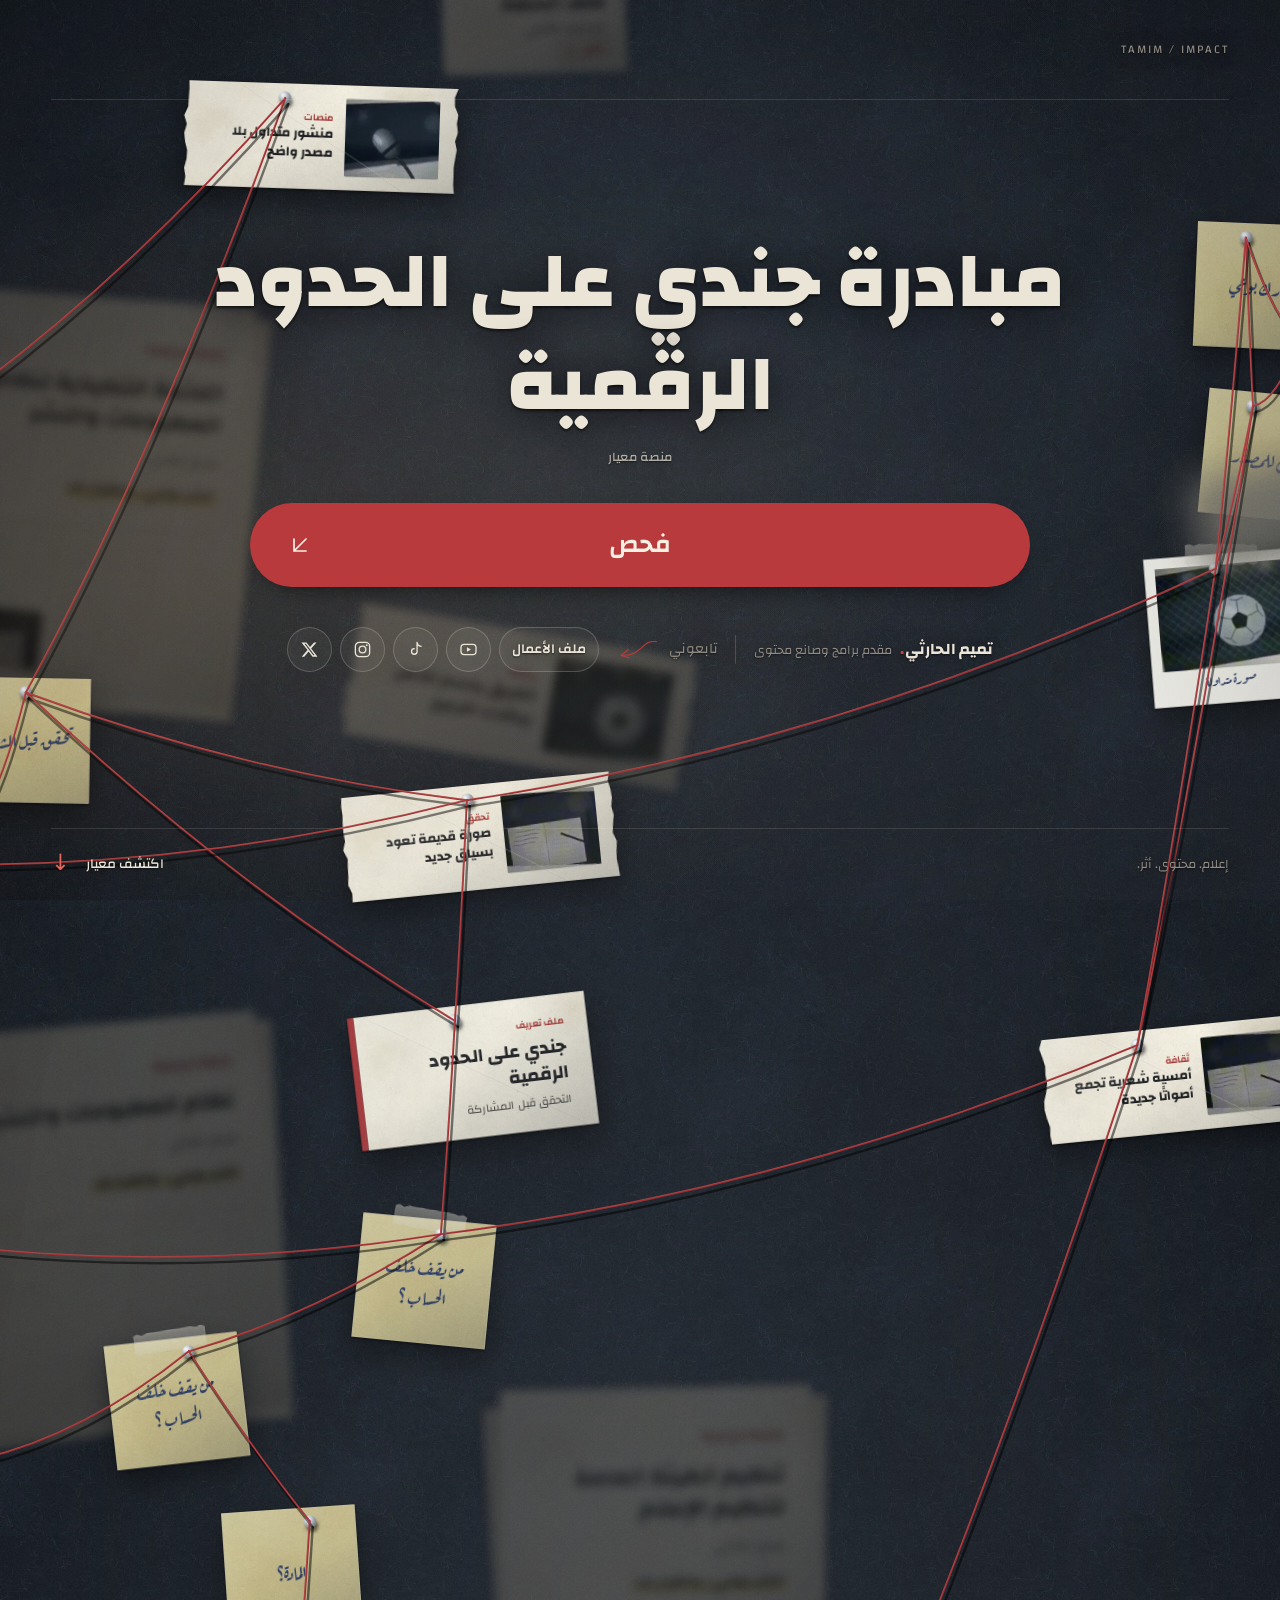
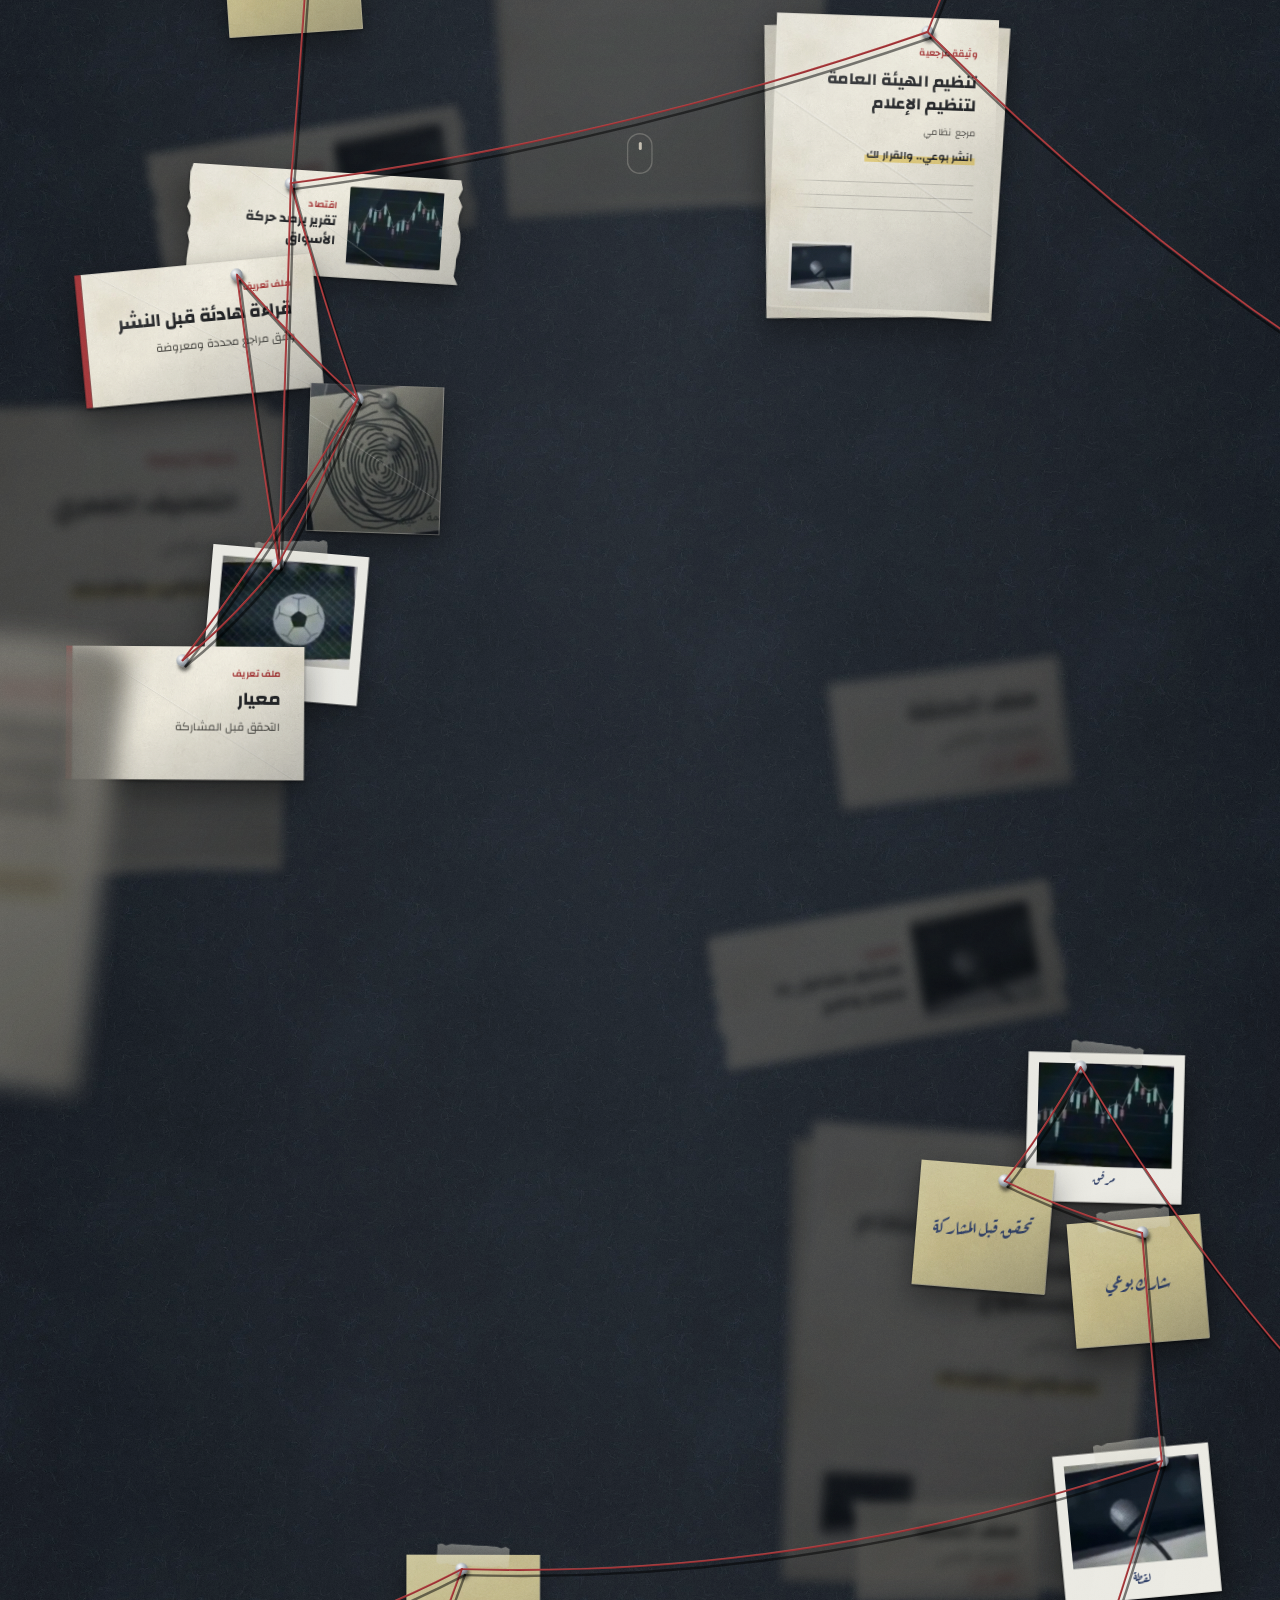
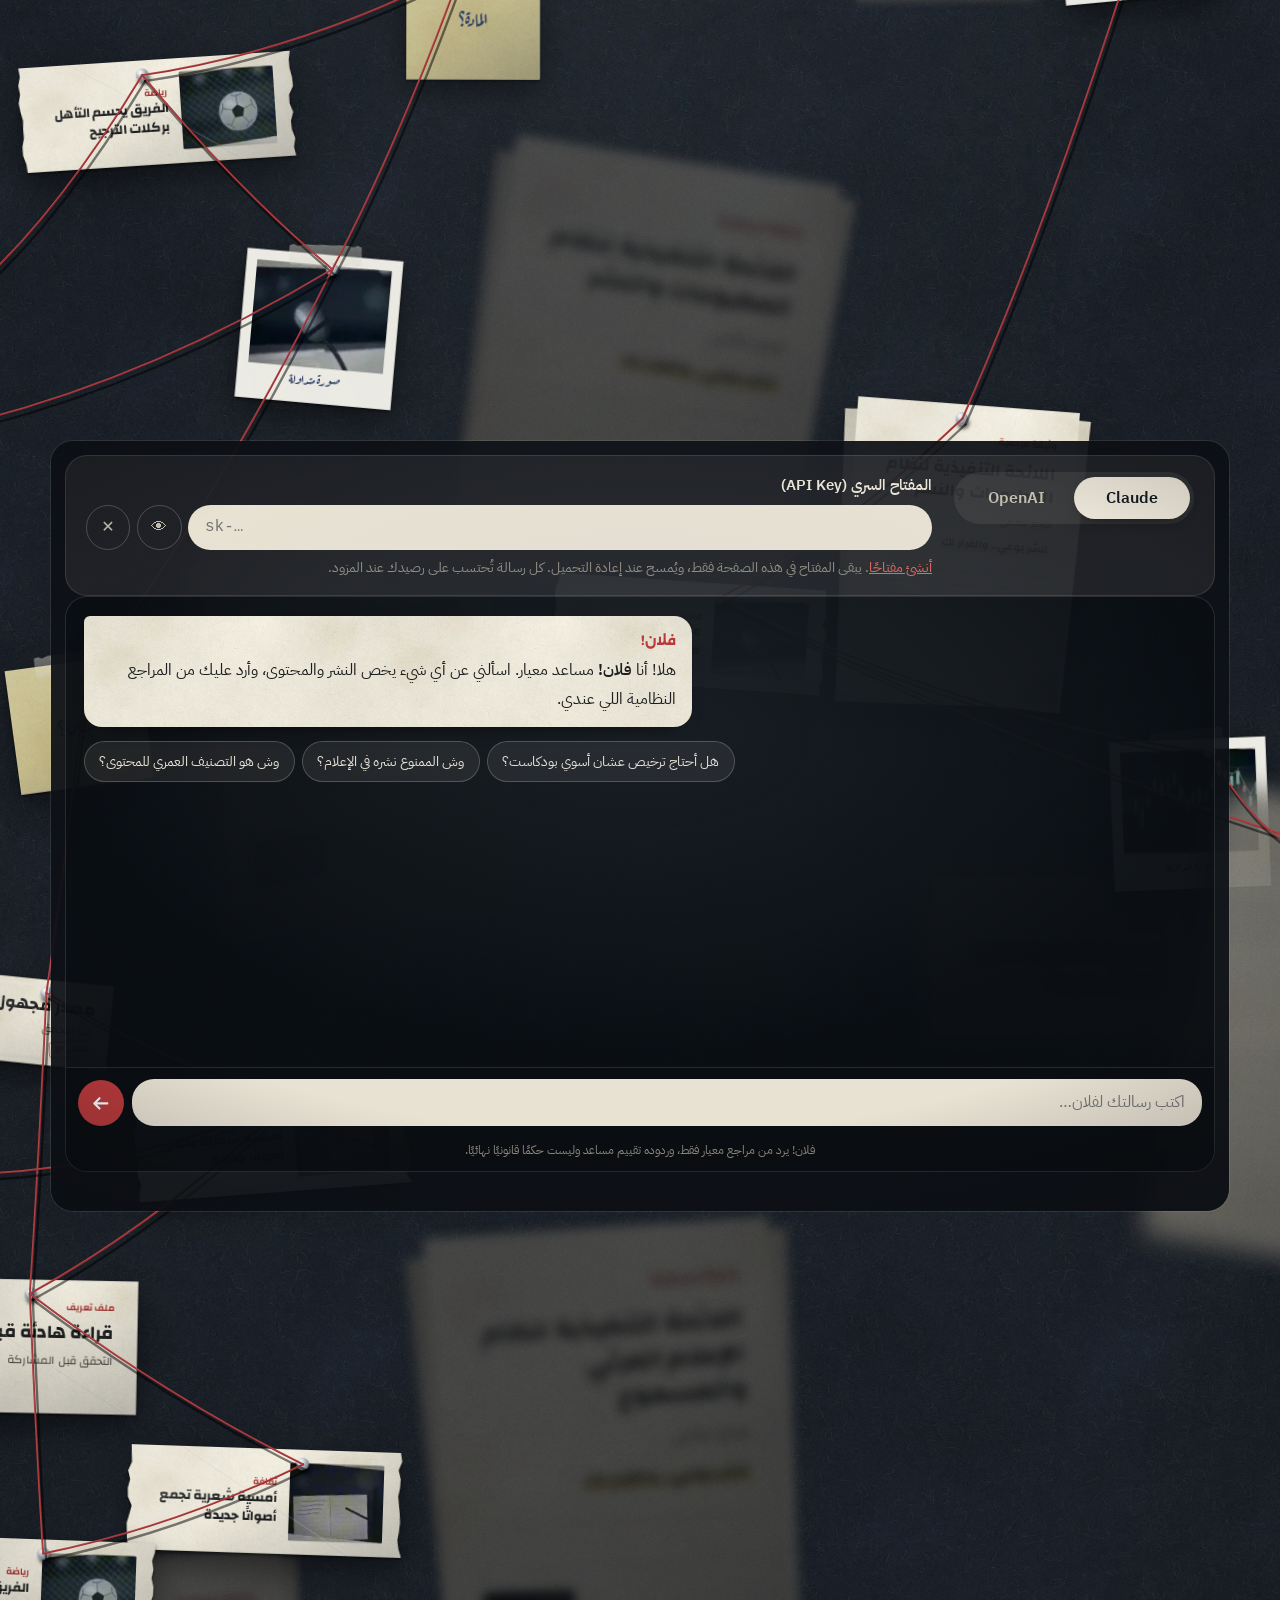
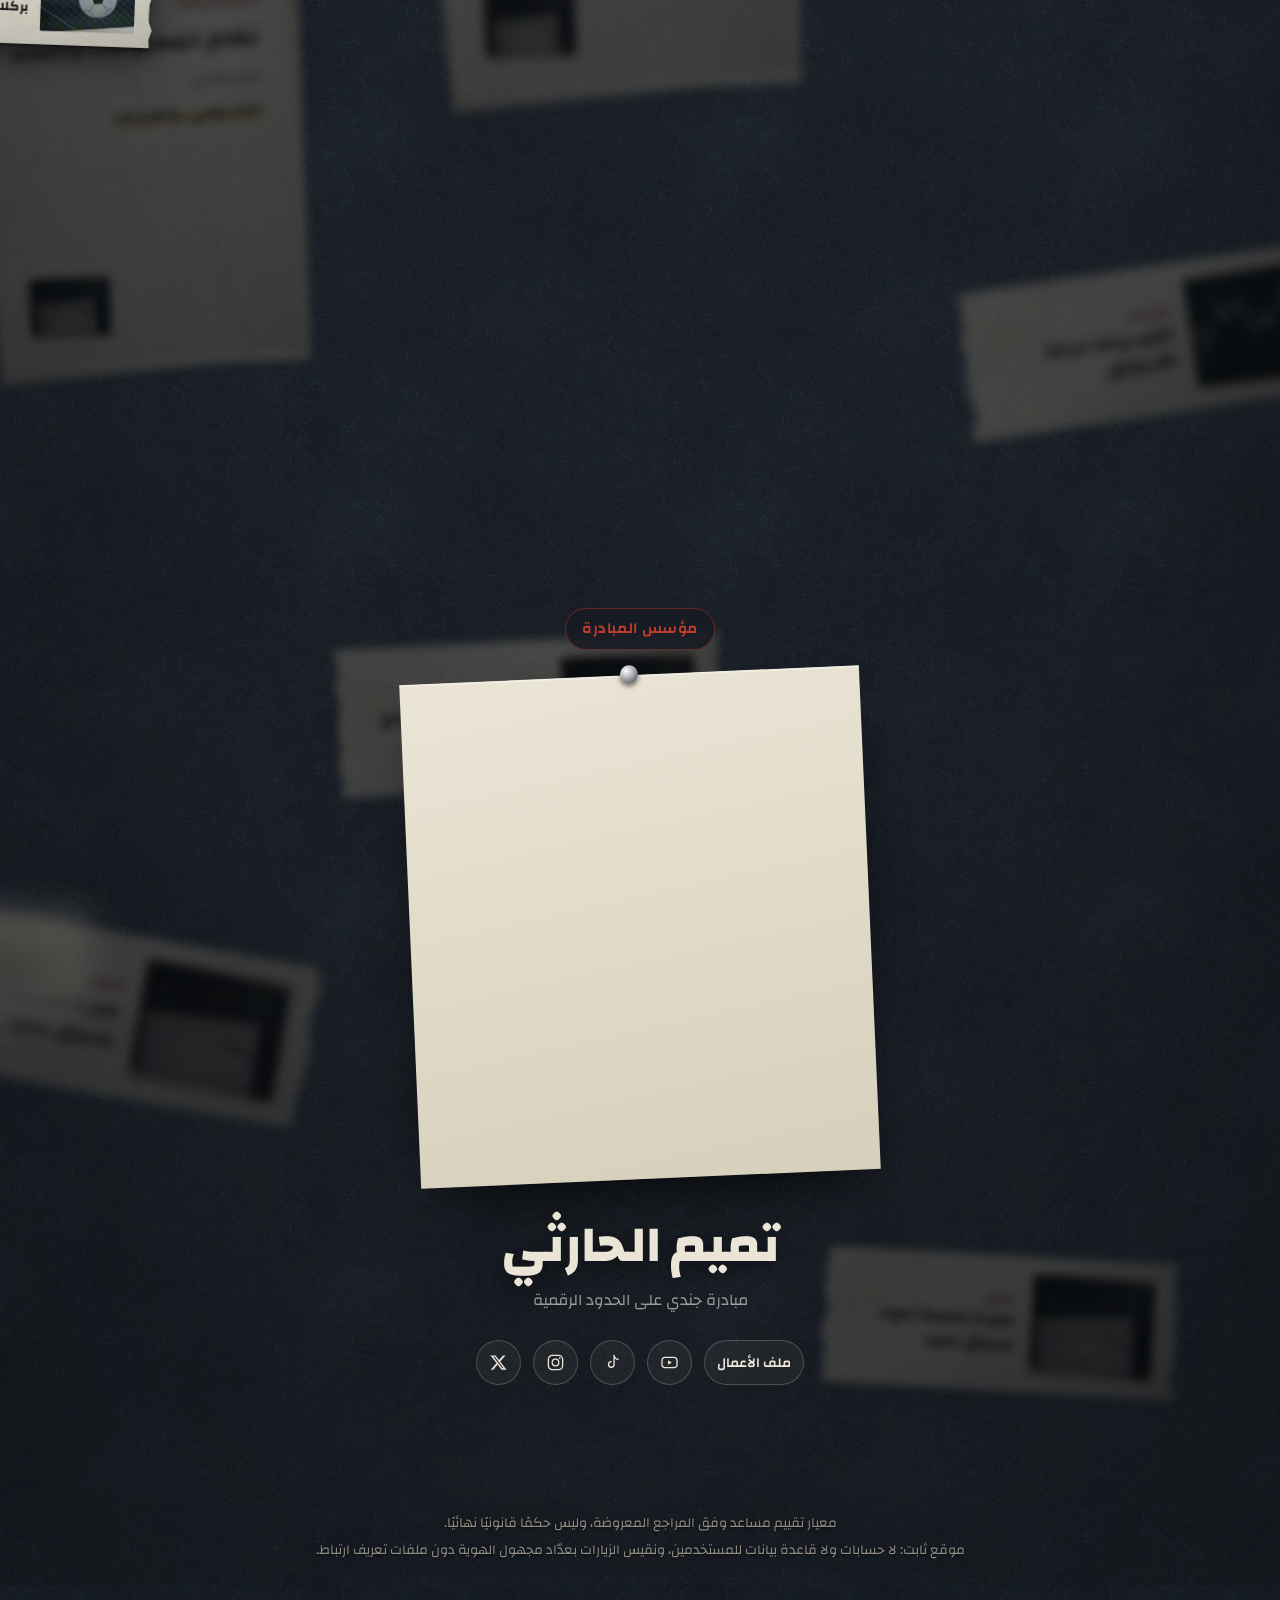
==== index.html @ b9c41e20 "معيار يقرأ ما وراء النص: الهاشتاقات المستهدفة للقيم، الإيحاءات، والنقد في السياق الحساس + حقل لوصف م" ====
<!doctype html>
<html lang="ar" dir="rtl">
  <head>
    <meta charset="UTF-8" />
    <meta name="viewport" content="width=device-width, initial-scale=1.0, viewport-fit=cover" />
    <meta http-equiv="Content-Security-Policy" content="default-src 'none'; script-src 'self'; style-src 'self'; img-src 'self' data: blob: https://tamim.goatcounter.com; font-src 'self'; connect-src 'self' https://api.anthropic.com https://api.openai.com; frame-src 'self'; media-src 'self'; object-src 'none'; base-uri 'none'; form-action 'none'">
    <meta name="referrer" content="no-referrer" />
    <meta name="color-scheme" content="light" />
    <meta name="theme-color" content="#141920" />
    <meta name="description" content="معيار: راجع نصك وافهم المراجع النظامية المرتبطة به قبل النشر. تقييم مساعد وفق مراجع محددة ومعروضة." />
    <title>معيار</title>
    <link rel="icon" type="image/svg+xml" href="./favicon.svg" />
    <link rel="preload" as="image" href="./media/gauge-poster.webp" type="image/webp" />
    <link rel="stylesheet" href="./tamim-intro.css" />
    <script src="./t.js" defer></script>
    <script src="./tamim-intro.js" defer></script>
    <script src="./ask-embed.js" defer></script>
    <link rel="stylesheet" href="./ask.css" />
    <script type="module" crossorigin src="./assets/index-Dm9rYr1c.js"></script>
    <link rel="stylesheet" crossorigin href="./assets/index-CPMTuU82.css">
  </head>
  <body>
    <a class="skip" href="#api">تخطَّ إلى أداة الفحص</a>

    <section class="tamim-intro" id="tamim-intro" aria-labelledby="tamim-intro-heading">
      <header class="tamim-masthead">
        <span class="tamim-edition" dir="ltr">TAMIM / IMPACT</span>
      </header>
      <div class="tamim-layout">
        <div class="tamim-copy">
          <h1 class="tamim-brand" id="tamim-intro-heading">مبادرة جندي على الحدود الرقمية</h1>
          <p class="tamim-initiative">منصة معيار</p>
          <div class="tamim-actions">
            <a class="tamim-action tamim-action-main" id="enter-miyaar" href="#top"><span>فحص</span><svg viewBox="0 0 24 24" aria-hidden="true"><path d="M18 6 6 18M6 6v12h12"/></svg></a>
          </div>
          <div class="tamim-follow">
            <span class="tamim-person">تميم الحارثي<em>.</em><small>مقدم برامج وصانع محتوى</small></span>
            <span class="tamim-follow-label">تابعوني<svg viewBox="0 0 52 28" aria-hidden="true"><path d="M49 5C30 2 32 23 6 22M14 15l-9 7 10 3"/></svg></span>
            <ul class="tamim-socials" aria-label="حسابات تميم">
              <li><a href="https://x.com/tamimimpact" target="_blank" rel="noopener noreferrer" aria-label="تميم على X"><svg viewBox="0 0 24 24" aria-hidden="true"><path class="fill" d="M17.8 3h3.1l-6.8 7.7 8 10.3h-6.3l-4.9-6.4L5.3 21H2.2l7.3-8.3L1.8 3h6.4l4.4 5.8L17.8 3Zm-1.1 16.2h1.7L7.4 4.7H5.6l11.1 14.5Z"/></svg></a></li>
              <li><a href="https://www.instagram.com/tamimimpact/" target="_blank" rel="noopener noreferrer" aria-label="تميم على Instagram"><svg viewBox="0 0 24 24" aria-hidden="true"><rect x="3" y="3" width="18" height="18" rx="5"/><circle cx="12" cy="12" r="4.2"/><circle fill="currentColor" stroke="none" cx="17.4" cy="6.6" r="1.1"/></svg></a></li>
              <li><a href="https://www.tiktok.com/@tamimimpact" target="_blank" rel="noopener noreferrer" aria-label="تميم على TikTok"><svg viewBox="0 0 24 24" aria-hidden="true"><path d="M14 3v11.5a3.5 3.5 0 1 1-3.5-3.5M14 3c.4 2.9 2.3 4.7 5 5"/></svg></a></li>
              <li><a href="https://www.youtube.com/@TamimImpact1" target="_blank" rel="noopener noreferrer" aria-label="تميم على YouTube"><svg viewBox="0 0 24 24" aria-hidden="true"><rect x="2.5" y="5.5" width="19" height="13" rx="4"/><path class="fill" d="M10 9.2v5.6l5-2.8z"/></svg></a></li>
              <li><a href="https://tamimbuteful1-prog.github.io/tamim-portfolio/" target="_blank" rel="noopener noreferrer" class="tamim-portfolio-link" dir="rtl">ملف الأعمال</a></li>
            </ul>
          </div>
        </div>
      </div>
      <div class="tamim-bottom">
        <p>إعلام. محتوى. أثر.</p>
        <a class="tamim-discover" href="#top">اكتشف معيار<span aria-hidden="true">↓</span></a>
      </div>
    </section>


    <header class="nav" id="nav">
      <a class="brand" href="#top" aria-label="معيار — أعلى الصفحة">معيار<span class="dot" aria-hidden="true"></span></a>
      <nav aria-label="أقسام الصفحة">
        <a href="#api">الفحص</a>
        <a href="#ask">اسأل فلان!</a>
        <a href="#files">الملفات</a>
      </nav>
    </header>


    <main id="main">
      <section class="hero" id="top" aria-labelledby="hero-h">
        <div class="hero-copy">
          <p class="hero-brand reveal">معيار</p>
          <h1 id="hero-h" class="reveal">انشر بوعي.</h1>
          <p class="lede reveal">راجع نصك وافهم المراجع النظامية المرتبطة به قبل النشر.</p>
          <div class="cta reveal">
            <a class="btn btn-primary" href="#api">فحص نص باستخدام API</a>
            <a class="btn btn-quiet" href="#ask">اسأل فلان!</a>
            <a class="btn btn-quiet" href="#files">تحميل الملفات ونسخ البرومبت</a>
          </div>
        </div>
        <a class="scroll-cue" href="#api" aria-label="تابع التمرير"><span></span></a>
      </section>

      <div id="anatomy" hidden></div>

      <!-- ============================================================ API path -->
      <section id="api" class="tool" aria-labelledby="api-h" tabindex="-1">
        <header class="section-head reveal">
          <p class="kicker">المسار الأول</p>
          <h2 id="api-h">افحص نصك عبر API</h2>
          <p>بمفتاحك لدى OpenAI أو Claude. يبحث معيار في المراجع داخل متصفحك، ثم يرسل المقاطع ذات الصلة فقط.</p>
          <p class="cost-note"><b>يتطلب دفع مبلغ مالي</b> لمنصة الذكاء الاصطناعي التي تختارها: Anthropic (Claude) أو OpenAI. أقل مبلغ للشحن ٥ دولارات.</p>
          <div class="videos">
            <p class="videos-label">شاهد الشرح: كيف تحصل على مفتاح API وتشحن رصيدك</p>
            <ul class="video-list">
              <li><button type="button" class="video-btn" data-video="claude-desktop"><svg viewBox="0 0 24 24" aria-hidden="true"><path d="M8 5.5v13l11-6.5z"/></svg><span>Claude<small>على الكمبيوتر</small></span></button></li>
              <li><button type="button" class="video-btn" data-video="claude-mobile" data-short=""><svg viewBox="0 0 24 24" aria-hidden="true"><path d="M8 5.5v13l11-6.5z"/></svg><span>Claude<small>على الجوال</small></span></button></li>
              <li><button type="button" class="video-btn" data-video="openai-desktop"><svg viewBox="0 0 24 24" aria-hidden="true"><path d="M8 5.5v13l11-6.5z"/></svg><span>OpenAI<small>على الكمبيوتر</small></span></button></li>
              <li><button type="button" class="video-btn" data-video="openai-mobile" data-short=""><svg viewBox="0 0 24 24" aria-hidden="true"><path d="M8 5.5v13l11-6.5z"/></svg><span>OpenAI<small>على الجوال</small></span></button></li>
            </ul>
          </div>
        </header>

        <dialog class="video-modal" id="video-modal" aria-label="فيديو الشرح">
          <div class="video-frame" id="video-frame"></div>
          <button type="button" class="video-close" id="video-close" aria-label="إغلاق الفيديو"><svg viewBox="0 0 24 24" aria-hidden="true"><path d="M6 6l12 12M18 6 6 18"/></svg></button>
        </dialog>

        <div class="bench reveal">
          <div class="setup">
            <div class="seg" role="radiogroup" aria-label="نوع المهمة" id="task-group" hidden>
              <button type="button" role="radio" aria-checked="true" data-task="check">فحص نص</button>
            </div>

            <div class="seg seg-provider" role="radiogroup" aria-label="مزود الذكاء الاصطناعي" id="provider-group">
              <button type="button" role="radio" aria-checked="false" data-provider="openai">OpenAI</button>
              <button type="button" role="radio" aria-checked="true" data-provider="anthropic">Claude</button>
            </div>

            <div class="field key-field">
              <label for="api-key">المفتاح السري (API Key)</label>
              <div class="key-row">
                <input id="api-key" type="password" autocomplete="off" autocapitalize="off" spellcheck="false" dir="ltr"
                  placeholder="sk-…" aria-describedby="key-help" />
                <button type="button" class="icon-btn" id="toggle-key" aria-pressed="false" aria-label="إظهار المفتاح" title="إظهار المفتاح">
                  <svg viewBox="0 0 24 24" aria-hidden="true"><path d="M2 12s3.6-7 10-7 10 7 10 7-3.6 7-10 7S2 12 2 12Z"/><circle cx="12" cy="12" r="3"/></svg>
                </button>
                <button type="button" class="icon-btn" id="clear-key" aria-label="مسح المفتاح" title="مسح المفتاح">
                  <svg viewBox="0 0 24 24" aria-hidden="true"><path d="M6 6l12 12M18 6 6 18"/></svg>
                </button>
              </div>
              <p class="hint" id="key-help">
                <a id="key-link" href="https://platform.claude.com/settings/keys" target="_blank" rel="noopener noreferrer">أنشئ مفتاحًا لدى Anthropic</a>
                · يبقى في هذه الصفحة فقط، ويُمسح عند إعادة التحميل.
              </p>
              <details class="more">
                <summary>ما المفتاح؟ وكيف تُحتسب التكلفة؟</summary>
                <div class="more-body">
                  <p>المفتاح يسمح لهذه الصفحة بإرسال طلبك إلى المزود عبر حسابك أنت. يُنشأ من لوحة المطورين لدى المزود، ويحتاج غالبًا إلى تفعيل الفوترة أو إضافة رصيد.</p>
                  <p>فوترة API منفصلة عن اشتراك ChatGPT أو Claude؛ الاشتراك وحده لا يكفي. كل طلب يُحتسب على حسابك لدى المزود.</p>
                  <p>لا يُحفظ المفتاح في المتصفح ولا في الروابط، ولا يُرسل إلا في ترويسة المصادقة إلى عنوان المزود الرسمي. يختار معيار النموذج تلقائيًا.</p>
                </div>
              </details>
            </div>
          </div>

          <div class="sheet">
            <label for="user-text" id="input-label" class="sheet-label">الصق النص الذي تنوي نشره</label>
            <textarea id="user-text" rows="9" maxlength="6000" placeholder="اكتب أو الصق النص هنا…"></textarea>
            <div class="field attach-field">
              <label for="ctx-attach">يرافق النص صورة أو فيديو أو هاشتاق أو ترند؟ صِفه باختصار (اختياري)</label>
              <input id="ctx-attach" type="text" maxlength="500" placeholder="مثال: صورة طفل · ضمن هاشتاق ترند · رد على تغريدة عن…" />
            </div>
            <div class="sheet-meta">
              <span class="counter" id="counter" aria-live="polite"></span>
              <details class="more context" id="context">
                <summary>سياق اختياري</summary>
                <div class="more-body grid3">
                  <div class="field">
                    <label for="ctx-venue">مكان النشر</label>
                    <select id="ctx-venue">
                      <option value="">غير محدد</option>
                      <option value="social">منصة تواصل اجتماعي</option>
                      <option value="web">موقع إلكتروني أو مدونة</option>
                      <option value="print">صحيفة أو مجلة أو مطبوعة</option>
                      <option value="broadcast">قناة تلفزيونية أو إذاعية</option>
                      <option value="audio">بودكاست أو محتوى صوتي</option>
                      <option value="video">فيلم أو فيديو</option>
                      <option value="outdoor">إعلان في مكان عام أو لوحة</option>
                      <option value="other">أخرى</option>
                    </select>
                  </div>
                  <div class="field">
                    <label for="ctx-ad">يتضمن إعلانًا تجاريًا؟</label>
                    <select id="ctx-ad">
                      <option value="">غير محدد</option>
                      <option value="yes">نعم</option>
                      <option value="no">لا</option>
                      <option value="unsure">غير متأكد</option>
                    </select>
                  </div>
                  <div class="field">
                    <label for="ctx-license">لديك إذن أو ترخيص ذو صلة؟</label>
                    <select id="ctx-license">
                      <option value="">غير محدد</option>
                      <option value="yes">نعم</option>
                      <option value="no">لا</option>
                      <option value="unsure">غير متأكد</option>
                      <option value="na">لا ينطبق</option>
                    </select>
                  </div>
                  <p class="hint full">لا تُدخل معلومات شخصية. تُرسل هذه الإجابات كما هي، ولا يتحقق منها معيار.</p>
                </div>
              </details>
            </div>

            <div class="runbar">
              <div class="estimate" id="estimate" aria-live="polite"></div>
              <label class="check" id="consent-box">
                <input type="checkbox" id="consent" />
                <span>أوافق على إرسال النص والمراجع المختارة إلى المزود الذي اخترته.</span>
              </label>
              <div class="actions">
                <button type="button" class="btn btn-primary" id="run">افحص النص</button>
                <button type="button" class="btn btn-quiet" id="cancel" hidden>إلغاء</button>
              </div>
              <p class="hint" id="cancel-note" hidden>الإلغاء يوقف الانتظار، ولا يضمن إلغاء تكلفة ما عالجه المزود بالفعل.</p>
            </div>
          </div>
        </div>

        <div id="output" class="output" aria-live="polite"></div>
      </section>

      <!-- ============================================================ Ask Fulan -->
      <section id="ask" class="tool ask" aria-labelledby="ask-h" tabindex="-1">
        <header class="section-head reveal">
          <p class="kicker">المسار الثاني</p>
          <h2 id="ask-h">اسأل فلان!</h2>
          <p>«فلان!» مساعد معيار. اسأله عن أي شيء يخص النشر والمحتوى، ويجاوبك من المراجع النظامية المعروضة.</p>
          <p class="hint">دردشة: ترسل رسالتك ويرد عليك. يعمل بمفتاح API (أدخله هنا مرة ثانية)، ويمكنك فتحه في <a href="./ask.html">صفحة مستقلة</a>.</p>
        </header>
        <iframe id="ask-frame" class="ask-frame" src="./ask.html" title="اسأل فلان!" loading="lazy"></iframe>
      </section>

      <!-- ============================================================ Files path -->
      <section id="files" class="tool files" aria-labelledby="files-h" tabindex="-1">
        <header class="section-head reveal">
          <p class="kicker">المسار الثالث</p>
          <h2 id="files-h">استخدم معيار داخل مساعدك</h2>
          <p>دون مفتاح API: أرفق المراجع والبرومبت في ChatGPT أو Claude.</p>
        </header>

        <ol class="steps">
          <li class="step reveal">
            <span class="num" aria-hidden="true">١</span>
            <h3>حمّل الملفات وانسخ البرومبت.</h3>
            <div class="step-actions">
              <a class="btn btn-primary" id="zip-link" href="./miyaar-references.zip" download>تحميل ملف ZIP</a>
              <button type="button" class="btn btn-quiet" id="copy-prompt">نسخ البرومبت</button>
            </div>
            <p class="hint" id="zip-meta">ستة ملفات PDF والبرومبت، في ملف واحد.</p>
          </li>
          <li class="step reveal">
            <span class="num" aria-hidden="true">٢</span>
            <h3>فك ضغط ZIP، وأرفق ملفات PDF والبرومبت في دردشة ChatGPT أو Claude.</h3>
            <div class="step-actions">
              <a class="btn btn-quiet" href="https://chatgpt.com/" target="_blank" rel="noopener noreferrer">فتح ChatGPT</a>
              <a class="btn btn-quiet" href="https://claude.ai/" target="_blank" rel="noopener noreferrer">فتح Claude</a>
            </div>
          </li>
          <li class="step reveal">
            <span class="num" aria-hidden="true">٣</span>
            <h3>اكتب النص الذي تريد فحصه أو السؤال الذي تريد طرحه.</h3>
            <p class="hint">تظهر الإجابة داخل المساعد الذي اخترته، ويخضع الاستخدام لحدود حسابك وخطته. معيار لا ينقل الملفات تلقائيًا، ولا تعود الإجابة إلى هذه الصفحة.</p>
          </li>
        </ol>

        <details class="more prompt-view reveal">
          <summary>قراءة البرومبت كاملًا</summary>
          <div class="more-body">
            <pre id="prompt-text" dir="rtl"></pre>
          </div>
        </details>
      </section>

      <section id="founder" class="founder" aria-labelledby="founder-h">
        <p class="founder-kicker">مؤسس المبادرة</p>
        <figure class="founder-photo">
          <img src="./media/founder.jpg" width="720" height="720" loading="lazy" decoding="async" alt="تميم الحارثي" />
        </figure>
        <h2 id="founder-h" class="founder-name">تميم الحارثي</h2>
        <p class="founder-role">مبادرة جندي على الحدود الرقمية</p>
        <ul class="tamim-socials founder-socials" aria-label="حسابات تميم">
              <li><a href="https://x.com/tamimimpact" target="_blank" rel="noopener noreferrer" aria-label="تميم على X"><svg viewBox="0 0 24 24" aria-hidden="true"><path class="fill" d="M17.8 3h3.1l-6.8 7.7 8 10.3h-6.3l-4.9-6.4L5.3 21H2.2l7.3-8.3L1.8 3h6.4l4.4 5.8L17.8 3Zm-1.1 16.2h1.7L7.4 4.7H5.6l11.1 14.5Z"/></svg></a></li>
              <li><a href="https://www.instagram.com/tamimimpact/" target="_blank" rel="noopener noreferrer" aria-label="تميم على Instagram"><svg viewBox="0 0 24 24" aria-hidden="true"><rect x="3" y="3" width="18" height="18" rx="5"/><circle cx="12" cy="12" r="4.2"/><circle fill="currentColor" stroke="none" cx="17.4" cy="6.6" r="1.1"/></svg></a></li>
              <li><a href="https://www.tiktok.com/@tamimimpact" target="_blank" rel="noopener noreferrer" aria-label="تميم على TikTok"><svg viewBox="0 0 24 24" aria-hidden="true"><path d="M14 3v11.5a3.5 3.5 0 1 1-3.5-3.5M14 3c.4 2.9 2.3 4.7 5 5"/></svg></a></li>
              <li><a href="https://www.youtube.com/@TamimImpact1" target="_blank" rel="noopener noreferrer" aria-label="تميم على YouTube"><svg viewBox="0 0 24 24" aria-hidden="true"><rect x="2.5" y="5.5" width="19" height="13" rx="4"/><path class="fill" d="M10 9.2v5.6l5-2.8z"/></svg></a></li>
              <li><a href="https://tamimbuteful1-prog.github.io/tamim-portfolio/" target="_blank" rel="noopener noreferrer" class="tamim-portfolio-link" dir="rtl">ملف الأعمال</a></li>
            </ul>
      </section>

    </main>

    <footer class="foot">
      <p>معيار تقييم مساعد وفق المراجع المعروضة، وليس حكمًا قانونيًا نهائيًا.</p>
      <p>موقع ثابت: لا حسابات ولا قاعدة بيانات للمستخدمين، ونقيس الزيارات بعدّاد مجهول الهوية دون ملفات تعريف ارتباط.</p>
    </footer>

    <noscript><p class="noscript">تعمل روابط التحميل والمساعدين دون JavaScript، أما أداة الفحص عبر API فتحتاج إلى تفعيله.</p></noscript>
  </body>
</html>
---- tamim-intro.css ----
@font-face{font-family:"Changa";font-style:normal;font-weight:400;font-display:swap;src:url(./assets/fonts/changa-arabic-400-normal.woff2) format("woff2");unicode-range:U+0600-06FF,U+0750-077F,U+0870-088E,U+0890-0891,U+0897-08E1,U+08E3-08FF,U+200C-200E,U+2010-2011,U+204F,U+2E41,U+FB50-FDFF,U+FE70-FE74,U+FE76-FEFC}
@font-face{font-family:"Changa";font-style:normal;font-weight:400;font-display:swap;src:url(./assets/fonts/changa-latin-400-normal.woff2) format("woff2");unicode-range:U+0000-00FF,U+0131,U+0152-0153,U+02BB-02BC,U+02C6,U+02DA,U+02DC,U+0304,U+0308,U+0329,U+2000-206F,U+20AC,U+2122,U+2191,U+2193,U+2212,U+2215,U+FEFF,U+FFFD}
@font-face{font-family:"Changa";font-style:normal;font-weight:500;font-display:swap;src:url(./assets/fonts/changa-arabic-500-normal.woff2) format("woff2");unicode-range:U+0600-06FF,U+0750-077F,U+0870-088E,U+0890-0891,U+0897-08E1,U+08E3-08FF,U+200C-200E,U+2010-2011,U+204F,U+2E41,U+FB50-FDFF,U+FE70-FE74,U+FE76-FEFC}
@font-face{font-family:"Changa";font-style:normal;font-weight:500;font-display:swap;src:url(./assets/fonts/changa-latin-500-normal.woff2) format("woff2");unicode-range:U+0000-00FF,U+0131,U+0152-0153,U+02BB-02BC,U+02C6,U+02DA,U+02DC,U+0304,U+0308,U+0329,U+2000-206F,U+20AC,U+2122,U+2191,U+2193,U+2212,U+2215,U+FEFF,U+FFFD}
@font-face{font-family:"Changa";font-style:normal;font-weight:600;font-display:swap;src:url(./assets/fonts/changa-arabic-600-normal.woff2) format("woff2");unicode-range:U+0600-06FF,U+0750-077F,U+0870-088E,U+0890-0891,U+0897-08E1,U+08E3-08FF,U+200C-200E,U+2010-2011,U+204F,U+2E41,U+FB50-FDFF,U+FE70-FE74,U+FE76-FEFC}
@font-face{font-family:"Changa";font-style:normal;font-weight:600;font-display:swap;src:url(./assets/fonts/changa-latin-600-normal.woff2) format("woff2");unicode-range:U+0000-00FF,U+0131,U+0152-0153,U+02BB-02BC,U+02C6,U+02DA,U+02DC,U+0304,U+0308,U+0329,U+2000-206F,U+20AC,U+2122,U+2191,U+2193,U+2212,U+2215,U+FEFF,U+FFFD}
@font-face{font-family:"Changa";font-style:normal;font-weight:700;font-display:swap;src:url(./assets/fonts/changa-arabic-700-normal.woff2) format("woff2");unicode-range:U+0600-06FF,U+0750-077F,U+0870-088E,U+0890-0891,U+0897-08E1,U+08E3-08FF,U+200C-200E,U+2010-2011,U+204F,U+2E41,U+FB50-FDFF,U+FE70-FE74,U+FE76-FEFC}
@font-face{font-family:"Changa";font-style:normal;font-weight:700;font-display:swap;src:url(./assets/fonts/changa-latin-700-normal.woff2) format("woff2");unicode-range:U+0000-00FF,U+0131,U+0152-0153,U+02BB-02BC,U+02C6,U+02DA,U+02DC,U+0304,U+0308,U+0329,U+2000-206F,U+20AC,U+2122,U+2191,U+2193,U+2212,U+2215,U+FEFF,U+FFFD}
@font-face{font-family:"Changa";font-style:normal;font-weight:800;font-display:swap;src:url(./assets/fonts/changa-arabic-800-normal.woff2) format("woff2");unicode-range:U+0600-06FF,U+0750-077F,U+0870-088E,U+0890-0891,U+0897-08E1,U+08E3-08FF,U+200C-200E,U+2010-2011,U+204F,U+2E41,U+FB50-FDFF,U+FE70-FE74,U+FE76-FEFC}
@font-face{font-family:"Changa";font-style:normal;font-weight:800;font-display:swap;src:url(./assets/fonts/changa-latin-800-normal.woff2) format("woff2");unicode-range:U+0000-00FF,U+0131,U+0152-0153,U+02BB-02BC,U+02C6,U+02DA,U+02DC,U+0304,U+0308,U+0329,U+2000-206F,U+20AC,U+2122,U+2191,U+2193,U+2212,U+2215,U+FEFF,U+FFFD}
.tamim-intro{position:relative;z-index:3;isolation:isolate;overflow:hidden;min-height:100svh;background:transparent;color:#ebe5d8;padding:0 var(--gutter);display:flex;flex-direction:column;font-family:var(--body);text-shadow:0 1px 2px rgba(0,0,0,.55),0 0 18px rgba(8,10,14,.55)}
.tamim-intro::before{content:"";position:absolute;inset:0;z-index:-1;background:radial-gradient(ellipse at 22% 62%,rgba(214,170,120,.13) 0,transparent 51%),linear-gradient(125deg,transparent 52%,rgba(190,205,225,.05));pointer-events:none}
.tamim-masthead{height:100px;display:flex;align-items:center;justify-content:space-between;border-bottom:1px solid rgba(235,229,216,.13);gap:1rem}
.tamim-signature{font-family:var(--display);font-size:1rem;font-weight:650;text-decoration:none}
.tamim-edition{margin-inline-start:auto;font-size:.74rem;letter-spacing:.17em;color:#918c83;font-family:var(--display)}
.tamim-layout{flex:1;display:grid;grid-template-columns:1fr;justify-items:center;text-align:center;align-items:center;gap:4vw;max-width:1440px;width:100%;margin:auto;min-height:610px}
.tamim-copy{position:relative;z-index:2;padding:55px 0 80px;width:100%;max-width:980px;display:flex;flex-direction:column;align-items:center}
.tamim-kicker{color:#e2675f;font-weight:500;display:flex;align-items:center;gap:.65rem;margin-bottom:1.6rem;font-size:1rem}
.tamim-kicker::before{content:"";width:7px;height:7px;border-radius:50%;background:#b83a3c}
.tamim-name{font-family:var(--display);font-weight:650;font-size:clamp(1.5rem,2.3vw,2.1rem);line-height:1.35;letter-spacing:0;margin:0 0 1.5rem;text-shadow:0 2px 3px rgba(0,0,0,.6),0 0 40px rgba(8,10,14,.7)}
.tamim-brand{display:block;font-family:var(--display);font-weight:700;font-size:clamp(3.6rem,7vw,7rem);line-height:1.15;margin:0 0 .6rem;text-shadow:0 2px 3px rgba(0,0,0,.6),0 0 40px rgba(8,10,14,.7)}.tamim-brand em{color:#c9433f;font-style:normal}
.tamim-initiative{font-size:clamp(1.3rem,2.4vw,2rem);font-weight:500;line-height:1.6;color:#ebe5d8;margin:0 0 2.6rem}
.tamim-name span{display:inline}.tamim-name span+span::before{content:" "}.tamim-name em{color:#c9433f;font-style:normal}
.tamim-description{font-size:clamp(1.05rem,1.6vw,1.3rem);color:#c4beb1;margin:0 0 2.1rem}
.tamim-actions{display:flex;gap:.7rem;flex-wrap:wrap;align-items:center;justify-content:center;width:100%}
.tamim-action{display:inline-flex;align-items:center;justify-content:center;gap:2rem;min-height:58px;padding:.75rem 1.55rem;border-radius:999px;text-decoration:none;font-size:1.05rem;font-weight:600;transition:transform .25s,background .25s;min-width:170px;text-shadow:none}
.tamim-action:hover{transform:translateY(-3px)}.tamim-action svg{width:24px;height:24px;fill:none;stroke:currentColor;stroke-width:1.7;stroke-linecap:round;stroke-linejoin:round}
.tamim-action-main{width:min(100%,780px);min-width:0;min-height:84px;padding:1rem 2.4rem;font-size:1.6rem;justify-content:space-between;background:#b83a3c;color:#f6efe2;box-shadow:0 10px 28px -14px rgba(0,0,0,.85)}.tamim-action-main:hover{background:#a03034}
.tamim-action-fame{border:1px solid rgba(235,229,216,.28);background:transparent;color:#ebe5d8}.tamim-action-fame:hover{background:rgba(235,229,216,.08)}
.tamim-follow{margin-top:2.5rem;display:flex;align-items:center;justify-content:center;flex-wrap:wrap;gap:1.1rem}
.tamim-person{display:inline-flex;align-items:baseline;gap:.5rem;font-family:var(--display);font-weight:650;font-size:1rem;color:#ebe5d8;padding-inline-end:1.1rem;border-inline-end:1px solid rgba(235,229,216,.18)}.tamim-person em{color:#c9433f;font-style:normal;margin-inline-start:-.45rem}.tamim-person small{font-family:var(--body);font-weight:400;font-size:.8rem;color:#918c83}
.tamim-follow-label{font-size:.9rem;color:#918c83;display:inline-flex;align-items:center;gap:.6rem}.tamim-follow-label svg{width:42px;height:24px;fill:none;stroke:#b83a3c;stroke-width:1.5;stroke-linecap:round;stroke-linejoin:round}
.tamim-socials{display:flex;gap:.5rem;list-style:none;padding:0;margin:0;direction:ltr}
.tamim-socials a{display:grid;place-items:center;width:45px;height:45px;border:1px solid rgba(235,229,216,.22);border-radius:50%;transition:background .2s,transform .2s;text-decoration:none;background:rgba(235,229,216,.05);color:#ebe5d8}
.tamim-socials a:hover{background:rgba(235,229,216,.15);transform:translateY(-3px)}
.tamim-socials svg{width:19px;height:19px;stroke:currentColor;stroke-width:1.65;fill:none;stroke-linecap:round;stroke-linejoin:round}.tamim-socials .fill{stroke:none;fill:currentColor}
.tamim-portrait{align-self:stretch;position:relative;min-height:620px;margin:0;display:flex;align-items:flex-end;justify-content:center;z-index:0}
.tamim-portrait::before{content:"";position:absolute;bottom:0;width:90%;height:80%;border-radius:48% 48% 0 0;background:radial-gradient(70% 55% at 50% 30%,rgba(196,210,228,.2),rgba(196,210,228,0) 75%),linear-gradient(150deg,rgba(38,48,61,.85),rgba(16,21,27,.9));border:1px solid rgba(235,229,216,.12);box-shadow:0 30px 60px -20px rgba(0,0,0,.7);z-index:-2}
.tamim-orbit{position:absolute;width:96%;aspect-ratio:1;border:1.5px solid rgba(184,58,60,.55);border-radius:50%;bottom:8%;z-index:-1;transform:rotate(-17deg) scaleY(.84)}
.tamim-orbit::after{content:"";position:absolute;width:14px;height:14px;border-radius:50%;background:radial-gradient(circle at 34% 30%,#fff 0,#e3e6ea 16%,#9aa1a9 52%,#444a52 100%);top:12%;right:10%;box-shadow:2px 5px 5px rgba(0,0,0,.55)}
.tamim-portrait img{width:100%;height:100%;max-height:780px;position:absolute;bottom:-1px;object-fit:contain;object-position:center bottom;filter:drop-shadow(0 18px 35px rgba(0,0,0,.55))}
.tamim-credit{position:absolute;bottom:32px;left:0;font-size:.67rem;letter-spacing:.15em;writing-mode:vertical-rl;direction:ltr;color:#8b867d;z-index:2}
.tamim-bottom{min-height:72px;border-top:1px solid rgba(235,229,216,.13);display:flex;align-items:center;justify-content:space-between;gap:1rem;position:relative;z-index:2;background:transparent}
.tamim-bottom p{font-size:.8rem;color:#918c83;margin:0}.tamim-discover{display:flex;align-items:center;gap:1rem;text-decoration:none;font-size:.85rem;font-weight:500;min-height:48px}.tamim-discover span{font-size:1.4rem;color:#e2675f;transition:transform .2s}.tamim-discover:hover span{transform:translateY(4px)}
html.tamim-intro-visible .nav{opacity:0;visibility:hidden;pointer-events:none}
.tamim-intro-ready .tamim-copy{animation:tamim-enter .8s cubic-bezier(.2,.7,.1,1) both}.tamim-intro-ready .tamim-portrait{animation:tamim-enter 1s .1s cubic-bezier(.2,.7,.1,1) both}
@keyframes tamim-enter{from{opacity:0;transform:translateY(22px)}to{opacity:1;transform:translateY(0)}}
@media(min-width:1600px){.tamim-layout{min-height:760px}}
@media(max-width:900px){.tamim-layout{gap:1rem;min-height:570px}.tamim-name{font-size:clamp(1.4rem,3vw,1.9rem)}.tamim-portrait{min-height:560px}.tamim-actions{gap:.6rem}.tamim-action{min-width:145px;gap:1.3rem}.tamim-follow{gap:.6rem}.tamim-follow-label svg{width:28px}}
@media(max-width:620px){.tamim-masthead{height:74px}.tamim-signature{font-size:.85rem}.tamim-edition{font-size:.62rem;letter-spacing:.1em}.tamim-layout{display:flex;flex-direction:column;gap:0;min-height:0}.tamim-copy{align-self:stretch;padding:35px 0 0}.tamim-kicker{font-size:.9rem;margin-bottom:.7rem}.tamim-name{font-size:clamp(1.35rem,6vw,1.7rem);line-height:1.3;margin-bottom:.9rem}.tamim-name span{display:inline}.tamim-name span+span::before{content:" "}.tamim-description{font-size:1rem;margin-bottom:1.3rem}.tamim-actions{flex-wrap:nowrap}.tamim-action{flex:1;min-width:0;min-height:70px;font-size:1.35rem;padding:.7rem 1rem;justify-content:space-between}.tamim-follow{margin-top:1.4rem;justify-content:center;gap:.8rem}.tamim-person{flex-basis:100%;justify-content:center;border:0;padding:0}.tamim-socials a{width:42px;height:42px}.tamim-portrait{align-self:center;width:min(100%,410px);min-height:340px;height:clamp(340px,88vw,440px);margin-top:15px}.tamim-portrait::before{width:88%;height:90%}.tamim-portrait img{width:100%;max-height:110%;height:110%;object-position:bottom}.tamim-orbit{bottom:0;width:100%}.tamim-credit{left:0;bottom:30px;font-size:.55rem}.tamim-bottom{min-height:65px}.tamim-bottom p{font-size:.72rem}.tamim-discover{font-size:.78rem;gap:.6rem}}
@media(max-width:620px){.tamim-name{font-size:clamp(1.35rem,6vw,1.7rem)}.tamim-brand{font-size:clamp(3rem,15vw,4.4rem)}.tamim-initiative{font-size:1rem;margin-bottom:1.4rem}}
@media(prefers-reduced-motion:reduce){.tamim-intro *{animation:none!important;transition:none!important}}

/* hero: initiative title, small platform label, centered check button */
.tamim-brand{font-size:clamp(2.2rem,4.6vw,4.6rem);line-height:1.3}
.tamim-initiative{font-size:clamp(.8rem,1vw,.95rem);font-weight:500;color:rgba(235,229,216,.7);letter-spacing:.02em;margin:0 0 2.2rem}
.tamim-action-main{position:relative;justify-content:center}
.tamim-action-main svg{position:absolute;left:2.4rem;top:50%;transform:translateY(-50%)}
@media(max-width:620px){.tamim-brand{font-size:clamp(1.9rem,8.6vw,2.6rem)}.tamim-initiative{font-size:.78rem;margin-bottom:1.3rem}.tamim-actions .tamim-action-main{justify-content:center}.tamim-action-main svg{left:1.2rem}}

/* gauge removed: single-column hero */
.hero{grid-template-columns:minmax(0,1fr)}
.hero .hero-copy{max-width:44rem}

/* founder (last section) */
.founder{position:relative;z-index:2;display:flex;flex-direction:column;align-items:center;text-align:center;padding:clamp(4rem,10vh,7rem) 1.5rem clamp(4rem,10vh,6rem)}
.founder-kicker{font-family:var(--display, "Alexandria", sans-serif);font-weight:600;font-size:.95rem;letter-spacing:.04em;color:#c23d2e;margin:0 0 1.6rem}
.founder-photo{position:relative;margin:0;width:min(62vw,300px);padding:12px 12px 46px;background:linear-gradient(170deg,#ebe5d6,#d6cfbb);box-shadow:0 30px 60px -24px rgba(0,0,0,.85),0 2px 0 rgba(255,255,255,.35) inset;transform:rotate(-2.5deg);transition:transform .5s cubic-bezier(.2,.8,.2,1)}
.founder-photo:hover{transform:rotate(0) translateY(-6px)}
.founder-photo::before{content:"";position:absolute;top:-10px;left:50%;width:18px;height:18px;border-radius:50%;transform:translateX(-50%);background:radial-gradient(circle at 35% 30%,#fff,#a9abb0 45%,#5d6066 80%);box-shadow:0 3px 5px rgba(0,0,0,.55);z-index:2}
.founder-photo img{display:block;width:100%;height:auto;aspect-ratio:1;object-fit:cover;filter:saturate(.95) contrast(1.03)}
.founder-name{font-family:var(--display, "Alexandria", sans-serif);font-weight:800;font-size:clamp(2rem,5vw,3.2rem);line-height:1.2;color:#ebe5d8;margin:2rem 0 .35rem}
.founder-role{color:rgba(235,229,216,.62);font-size:1rem;margin:0 0 1.6rem}
.founder-socials{display:flex;gap:.75rem;justify-content:center;list-style:none;margin:0;padding:0}
.founder-kicker{position:relative;z-index:3;background:rgba(23,27,35,.88);padding:.4rem 1rem;border-radius:999px;border:1px solid rgba(194,61,46,.45)}
.founder-photo,.founder-name,.founder-role,.founder-socials{position:relative;z-index:3}
.founder-name{text-shadow:0 4px 24px rgba(0,0,0,.6)}

/* one typeface everywhere (handwritten notes keep Aref Ruqaa) */
html:root{--display:"Changa",system-ui,sans-serif;--body:"Changa",system-ui,sans-serif}
.tamim-brand,.founder-name{font-family:"Changa",sans-serif;font-weight:800;line-height:1.35;letter-spacing:0}
.fame h2{font-family:"Changa",sans-serif}
/* founder: bigger portrait */
.founder-photo{width:min(84vw,460px);padding:16px 16px 60px}
.tamim-brand{font-size:clamp(2.6rem,6.2vw,6.2rem);line-height:1.3}
@media(max-width:620px){.tamim-brand{font-size:clamp(2.2rem,10.5vw,3rem)}}

.tamim-socials a.tamim-portfolio-link{width:auto;padding-inline:.75rem;border-radius:999px;white-space:nowrap;font-size:.85rem;font-weight:600}
---- ask.css ----
/* «اسأل فلان!» section and page */
.ask-frame { display: block; width: 100%; height: 48rem; border: 0; background: transparent; }
.tool.ask { padding-bottom: clamp(2rem, 6vh, 4rem); }

/* standalone page: only the tool */
html.ask-page .tamim-intro,
html.ask-page .hero,
html.ask-page #anatomy,
html.ask-page #files,
html.ask-page #founder { display: none !important; }
html.ask-page #api { padding-top: clamp(6rem, 12vh, 8rem); }

/* embedded inside the home page: no page chrome, transparent background */
html.ask-embed body { background: transparent; }
html.ask-embed body::before { display: none; }
html.ask-embed #board,
html.ask-embed .nav,
html.ask-embed .foot,
html.ask-embed .skip,
html.ask-embed #api > .section-head,
html.ask-embed #gauge-canvas { display: none !important; }
html.ask-embed #api { padding: 0; max-width: none; }
html.ask-embed .setup { position: static; }
html.ask-embed .reveal { opacity: 1 !important; transform: none !important; filter: none !important; }
.tool.ask { position: relative; z-index: 2; }
.ask-frame { background: rgba(14, 18, 23, .94); border-radius: 22px; padding: 0; box-shadow: 0 0 0 1px rgba(235, 229, 216, .1); }
.fix-reason { margin: .45rem 0 .6rem; font-size: .92rem; line-height: 1.75; color: #3e5547; }
.fix-reason b { color: #2c7a50; }
.why-short { font-weight: 600; font-size: 1.08rem; line-height: 1.8; }
.why-more { margin-top: .35rem; }
.why-more summary { cursor: pointer; color: #8f1d21; font-weight: 600; font-size: .92rem; list-style: none; }
.why-more summary::-webkit-details-marker { display: none; }
.why-more[open] summary { margin-bottom: .35rem; }
.why-more p { font-size: .95rem; line-height: 1.8; }
.attach-field { margin: .6rem 0 .2rem; }
.attach-field label { display: block; font-size: .88rem; font-weight: 600; margin-bottom: .3rem; }
.attach-field input { width: 100%; min-height: 2.6rem; border-radius: 12px; border: 1px solid rgba(24,36,43,.25); background: rgba(255,255,255,.55); padding: 0 .9rem; font: inherit; font-size: .95rem; color: inherit; }
---- assets/index-CPMTuU82.css ----
@font-face{font-family:IBM Plex Sans Arabic;font-style:normal;font-display:swap;font-weight:400;src:url(./ibm-plex-sans-arabic-arabic-400-normal-CyU-ddYS.woff2) format("woff2"),url(./ibm-plex-sans-arabic-arabic-400-normal-EA1o-u_Q.woff) format("woff");unicode-range:U+0600-06FF,U+0750-077F,U+0870-088E,U+0890-0891,U+0897-08E1,U+08E3-08FF,U+200C-200E,U+2010-2011,U+204F,U+2E41,U+FB50-FDFF,U+FE70-FE74,U+FE76-FEFC,U+102E0-102FB,U+10E60-10E7E,U+10EC2-10EC4,U+10EFC-10EFF,U+1EE00-1EE03,U+1EE05-1EE1F,U+1EE21-1EE22,U+1EE24,U+1EE27,U+1EE29-1EE32,U+1EE34-1EE37,U+1EE39,U+1EE3B,U+1EE42,U+1EE47,U+1EE49,U+1EE4B,U+1EE4D-1EE4F,U+1EE51-1EE52,U+1EE54,U+1EE57,U+1EE59,U+1EE5B,U+1EE5D,U+1EE5F,U+1EE61-1EE62,U+1EE64,U+1EE67-1EE6A,U+1EE6C-1EE72,U+1EE74-1EE77,U+1EE79-1EE7C,U+1EE7E,U+1EE80-1EE89,U+1EE8B-1EE9B,U+1EEA1-1EEA3,U+1EEA5-1EEA9,U+1EEAB-1EEBB,U+1EEF0-1EEF1}@font-face{font-family:IBM Plex Sans Arabic;font-style:normal;font-display:swap;font-weight:400;src:url(./ibm-plex-sans-arabic-cyrillic-ext-400-normal-KAuemXZb.woff2) format("woff2"),url(./ibm-plex-sans-arabic-cyrillic-ext-400-normal-BnfWueTs.woff) format("woff");unicode-range:U+0460-052F,U+1C80-1C8A,U+20B4,U+2DE0-2DFF,U+A640-A69F,U+FE2E-FE2F}@font-face{font-family:IBM Plex Sans Arabic;font-style:normal;font-display:swap;font-weight:400;src:url(./ibm-plex-sans-arabic-latin-ext-400-normal-BpLfq-63.woff2) format("woff2"),url(./ibm-plex-sans-arabic-latin-ext-400-normal-BeVLg08x.woff) format("woff");unicode-range:U+0100-02BA,U+02BD-02C5,U+02C7-02CC,U+02CE-02D7,U+02DD-02FF,U+0304,U+0308,U+0329,U+1D00-1DBF,U+1E00-1E9F,U+1EF2-1EFF,U+2020,U+20A0-20AB,U+20AD-20C0,U+2113,U+2C60-2C7F,U+A720-A7FF}@font-face{font-family:IBM Plex Sans Arabic;font-style:normal;font-display:swap;font-weight:400;src:url(./ibm-plex-sans-arabic-latin-400-normal-Bo5KPYvw.woff2) format("woff2"),url(./ibm-plex-sans-arabic-latin-400-normal-CFZh1unN.woff) format("woff");unicode-range:U+0000-00FF,U+0131,U+0152-0153,U+02BB-02BC,U+02C6,U+02DA,U+02DC,U+0304,U+0308,U+0329,U+2000-206F,U+20AC,U+2122,U+2191,U+2193,U+2212,U+2215,U+FEFF,U+FFFD}@font-face{font-family:IBM Plex Sans Arabic;font-style:normal;font-display:swap;font-weight:500;src:url(./ibm-plex-sans-arabic-arabic-500-normal-C4MQITzh.woff2) format("woff2"),url(./ibm-plex-sans-arabic-arabic-500-normal-DPXcppbm.woff) format("woff");unicode-range:U+0600-06FF,U+0750-077F,U+0870-088E,U+0890-0891,U+0897-08E1,U+08E3-08FF,U+200C-200E,U+2010-2011,U+204F,U+2E41,U+FB50-FDFF,U+FE70-FE74,U+FE76-FEFC,U+102E0-102FB,U+10E60-10E7E,U+10EC2-10EC4,U+10EFC-10EFF,U+1EE00-1EE03,U+1EE05-1EE1F,U+1EE21-1EE22,U+1EE24,U+1EE27,U+1EE29-1EE32,U+1EE34-1EE37,U+1EE39,U+1EE3B,U+1EE42,U+1EE47,U+1EE49,U+1EE4B,U+1EE4D-1EE4F,U+1EE51-1EE52,U+1EE54,U+1EE57,U+1EE59,U+1EE5B,U+1EE5D,U+1EE5F,U+1EE61-1EE62,U+1EE64,U+1EE67-1EE6A,U+1EE6C-1EE72,U+1EE74-1EE77,U+1EE79-1EE7C,U+1EE7E,U+1EE80-1EE89,U+1EE8B-1EE9B,U+1EEA1-1EEA3,U+1EEA5-1EEA9,U+1EEAB-1EEBB,U+1EEF0-1EEF1}@font-face{font-family:IBM Plex Sans Arabic;font-style:normal;font-display:swap;font-weight:500;src:url(./ibm-plex-sans-arabic-cyrillic-ext-500-normal-OtpNIXEE.woff2) format("woff2"),url(./ibm-plex-sans-arabic-cyrillic-ext-500-normal-B_79k98k.woff) format("woff");unicode-range:U+0460-052F,U+1C80-1C8A,U+20B4,U+2DE0-2DFF,U+A640-A69F,U+FE2E-FE2F}@font-face{font-family:IBM Plex Sans Arabic;font-style:normal;font-display:swap;font-weight:500;src:url(./ibm-plex-sans-arabic-latin-ext-500-normal-Ck_W4G78.woff2) format("woff2"),url(./ibm-plex-sans-arabic-latin-ext-500-normal-eJxPnL1P.woff) format("woff");unicode-range:U+0100-02BA,U+02BD-02C5,U+02C7-02CC,U+02CE-02D7,U+02DD-02FF,U+0304,U+0308,U+0329,U+1D00-1DBF,U+1E00-1E9F,U+1EF2-1EFF,U+2020,U+20A0-20AB,U+20AD-20C0,U+2113,U+2C60-2C7F,U+A720-A7FF}@font-face{font-family:IBM Plex Sans Arabic;font-style:normal;font-display:swap;font-weight:500;src:url(./ibm-plex-sans-arabic-latin-500-normal-Cd6jVIg7.woff2) format("woff2"),url(./ibm-plex-sans-arabic-latin-500-normal-BletK1Hp.woff) format("woff");unicode-range:U+0000-00FF,U+0131,U+0152-0153,U+02BB-02BC,U+02C6,U+02DA,U+02DC,U+0304,U+0308,U+0329,U+2000-206F,U+20AC,U+2122,U+2191,U+2193,U+2212,U+2215,U+FEFF,U+FFFD}@font-face{font-family:IBM Plex Sans Arabic;font-style:normal;font-display:swap;font-weight:600;src:url(./ibm-plex-sans-arabic-arabic-600-normal-0pRdybE_.woff2) format("woff2"),url(./ibm-plex-sans-arabic-arabic-600-normal-MJZ0liF5.woff) format("woff");unicode-range:U+0600-06FF,U+0750-077F,U+0870-088E,U+0890-0891,U+0897-08E1,U+08E3-08FF,U+200C-200E,U+2010-2011,U+204F,U+2E41,U+FB50-FDFF,U+FE70-FE74,U+FE76-FEFC,U+102E0-102FB,U+10E60-10E7E,U+10EC2-10EC4,U+10EFC-10EFF,U+1EE00-1EE03,U+1EE05-1EE1F,U+1EE21-1EE22,U+1EE24,U+1EE27,U+1EE29-1EE32,U+1EE34-1EE37,U+1EE39,U+1EE3B,U+1EE42,U+1EE47,U+1EE49,U+1EE4B,U+1EE4D-1EE4F,U+1EE51-1EE52,U+1EE54,U+1EE57,U+1EE59,U+1EE5B,U+1EE5D,U+1EE5F,U+1EE61-1EE62,U+1EE64,U+1EE67-1EE6A,U+1EE6C-1EE72,U+1EE74-1EE77,U+1EE79-1EE7C,U+1EE7E,U+1EE80-1EE89,U+1EE8B-1EE9B,U+1EEA1-1EEA3,U+1EEA5-1EEA9,U+1EEAB-1EEBB,U+1EEF0-1EEF1}@font-face{font-family:IBM Plex Sans Arabic;font-style:normal;font-display:swap;font-weight:600;src:url(./ibm-plex-sans-arabic-cyrillic-ext-600-normal-ABNWglN6.woff2) format("woff2"),url(./ibm-plex-sans-arabic-cyrillic-ext-600-normal-CFFPHiVs.woff) format("woff");unicode-range:U+0460-052F,U+1C80-1C8A,U+20B4,U+2DE0-2DFF,U+A640-A69F,U+FE2E-FE2F}@font-face{font-family:IBM Plex Sans Arabic;font-style:normal;font-display:swap;font-weight:600;src:url(./ibm-plex-sans-arabic-latin-ext-600-normal-DjDAeNQD.woff2) format("woff2"),url(./ibm-plex-sans-arabic-latin-ext-600-normal-DT29Q8HW.woff) format("woff");unicode-range:U+0100-02BA,U+02BD-02C5,U+02C7-02CC,U+02CE-02D7,U+02DD-02FF,U+0304,U+0308,U+0329,U+1D00-1DBF,U+1E00-1E9F,U+1EF2-1EFF,U+2020,U+20A0-20AB,U+20AD-20C0,U+2113,U+2C60-2C7F,U+A720-A7FF}@font-face{font-family:IBM Plex Sans Arabic;font-style:normal;font-display:swap;font-weight:600;src:url(./ibm-plex-sans-arabic-latin-600-normal-KrqB56Mw.woff2) format("woff2"),url(./ibm-plex-sans-arabic-latin-600-normal-Dk5eISD_.woff) format("woff");unicode-range:U+0000-00FF,U+0131,U+0152-0153,U+02BB-02BC,U+02C6,U+02DA,U+02DC,U+0304,U+0308,U+0329,U+2000-206F,U+20AC,U+2122,U+2191,U+2193,U+2212,U+2215,U+FEFF,U+FFFD}@font-face{font-family:Alexandria Variable;font-style:normal;font-display:swap;font-weight:100 900;src:url(./alexandria-arabic-wght-normal-BMWQQIfH.woff2) format("woff2-variations");unicode-range:U+0600-06FF,U+0750-077F,U+0870-088E,U+0890-0891,U+0897-08E1,U+08E3-08FF,U+200C-200E,U+2010-2011,U+204F,U+2E41,U+FB50-FDFF,U+FE70-FE74,U+FE76-FEFC,U+102E0-102FB,U+10E60-10E7E,U+10EC2-10EC4,U+10EFC-10EFF,U+1EE00-1EE03,U+1EE05-1EE1F,U+1EE21-1EE22,U+1EE24,U+1EE27,U+1EE29-1EE32,U+1EE34-1EE37,U+1EE39,U+1EE3B,U+1EE42,U+1EE47,U+1EE49,U+1EE4B,U+1EE4D-1EE4F,U+1EE51-1EE52,U+1EE54,U+1EE57,U+1EE59,U+1EE5B,U+1EE5D,U+1EE5F,U+1EE61-1EE62,U+1EE64,U+1EE67-1EE6A,U+1EE6C-1EE72,U+1EE74-1EE77,U+1EE79-1EE7C,U+1EE7E,U+1EE80-1EE89,U+1EE8B-1EE9B,U+1EEA1-1EEA3,U+1EEA5-1EEA9,U+1EEAB-1EEBB,U+1EEF0-1EEF1}@font-face{font-family:Alexandria Variable;font-style:normal;font-display:swap;font-weight:100 900;src:url(./alexandria-vietnamese-wght-normal-DvU6pLYV.woff2) format("woff2-variations");unicode-range:U+0102-0103,U+0110-0111,U+0128-0129,U+0168-0169,U+01A0-01A1,U+01AF-01B0,U+0300-0301,U+0303-0304,U+0308-0309,U+0323,U+0329,U+1EA0-1EF9,U+20AB}@font-face{font-family:Alexandria Variable;font-style:normal;font-display:swap;font-weight:100 900;src:url(./alexandria-latin-ext-wght-normal-CJ9LaFMc.woff2) format("woff2-variations");unicode-range:U+0100-02BA,U+02BD-02C5,U+02C7-02CC,U+02CE-02D7,U+02DD-02FF,U+0304,U+0308,U+0329,U+1D00-1DBF,U+1E00-1E9F,U+1EF2-1EFF,U+2020,U+20A0-20AB,U+20AD-20C0,U+2113,U+2C60-2C7F,U+A720-A7FF}@font-face{font-family:Alexandria Variable;font-style:normal;font-display:swap;font-weight:100 900;src:url(./alexandria-latin-wght-normal-9GNYQ01K.woff2) format("woff2-variations");unicode-range:U+0000-00FF,U+0131,U+0152-0153,U+02BB-02BC,U+02C6,U+02DA,U+02DC,U+0304,U+0308,U+0329,U+2000-206F,U+20AC,U+2122,U+2191,U+2193,U+2212,U+2215,U+FEFF,U+FFFD}@font-face{font-family:Aref Ruqaa;font-style:normal;font-display:swap;font-weight:400;src:url(./aref-ruqaa-arabic-400-normal-AKnCEuAE.woff2) format("woff2"),url(./aref-ruqaa-arabic-400-normal-DTcVTQXE.woff) format("woff")}:root{--board: #161c23;--ivory: #141920;--paper: #ddd6c4;--sheet: #e8e2d3;--paper-ink: #1d1e20;--ink: #ebe5d8;--ink-2: #c4beb1;--ink-hover: #fffaf0;--muted: #918c83;--line: rgba(235, 229, 216, .13);--line-2: rgba(235, 229, 216, .24);--tint: rgba(235, 229, 216, .08);--tint-2: rgba(235, 229, 216, .15);--orange: #b83a3c;--orange-ink: #e2675f;--hl: rgba(226, 196, 92, .5);--text-shadow: 0 1px 2px rgba(0, 0, 0, .55), 0 0 18px rgba(8, 10, 14, .55);--green: #2c8a57;--green-soft: #e3f1e8;--red: #c23d2e;--red-soft: #f7e3df;--sand: #a88e62;--sand-soft: #e8dfc8;--stage: #0b0e12;--stage-ink: #efe8da;--radius: 22px;--display: "Alexandria Variable", "IBM Plex Sans Arabic", "Noto Sans Arabic", system-ui, sans-serif;--body: "IBM Plex Sans Arabic", "Noto Sans Arabic", "Segoe UI", system-ui, sans-serif;--ease: cubic-bezier(.2, .7, .1, 1);--gutter: clamp(1.1rem, 4vw, 3.5rem);color-scheme:light}*,*:before,*:after{box-sizing:border-box}html{-webkit-text-size-adjust:100%;text-size-adjust:100%;scroll-behavior:smooth;scroll-padding-top:5rem}@media(prefers-reduced-motion:reduce){html{scroll-behavior:auto}}body{margin:0;background:var(--board) url(./felt-DKW3_qkX.webp) repeat;background-size:384px 384px;color:var(--ink);font-family:var(--body);font-size:1.0625rem;line-height:1.8;text-rendering:optimizeLegibility;-webkit-font-smoothing:antialiased;overflow-x:hidden}body:before{content:"";position:fixed;inset:0;pointer-events:none;z-index:0;background:radial-gradient(70% 60% at 50% 38%,rgba(150,168,190,.1),transparent 70%),radial-gradient(130% 100% at 50% 45%,transparent 45%,rgba(4,6,9,.7) 100%)}h1,h2,h3{font-family:var(--display);font-weight:650;line-height:1.2;margin:0;letter-spacing:0}p{margin:0 0 .8em}a{color:inherit}img{max-width:100%;display:block}button,input,select,textarea{font:inherit;color:inherit}:focus-visible{outline:2.5px solid var(--orange);outline-offset:3px;border-radius:8px}[hidden]{display:none!important}.skip{position:absolute;inset-inline-start:1rem;top:-4rem;z-index:50;background:var(--ink);color:var(--ivory);padding:.6rem 1rem;border-radius:999px;text-decoration:none}.skip:focus{top:1rem}.nav{position:fixed;inset:0 0 auto;z-index:20;display:flex;align-items:center;justify-content:space-between;gap:1rem;padding:.9rem var(--gutter);transition:background .5s var(--ease),color .5s var(--ease),box-shadow .5s var(--ease)}.nav.scrolled{background:#0e1217b8;backdrop-filter:blur(14px) saturate(1.2);-webkit-backdrop-filter:blur(14px) saturate(1.2);box-shadow:0 1px 0 var(--line)}.nav.on-dark{color:var(--stage-ink);background:#080a0d8c;box-shadow:none}.brand{font-family:var(--display);font-weight:700;font-size:1.45rem;text-decoration:none;display:inline-flex;align-items:baseline;gap:.3rem}.brand .dot{width:.42rem;height:.42rem;border-radius:50%;background:var(--orange)}.nav nav{display:flex;gap:clamp(.9rem,2.5vw,2rem)}.nav nav a{text-decoration:none;font-weight:500;font-size:.98rem;opacity:.78;padding:.35rem 0;transition:opacity .3s}.nav nav a:hover{opacity:1}#gauge-canvas{position:fixed;inset:0;width:100vw;height:100vh;z-index:1;pointer-events:none;visibility:hidden}.gl-ready #gauge-canvas{visibility:visible}.gauge-slot{position:relative;aspect-ratio:1;width:100%}.gauge-slot .poster{width:100%;height:100%;object-fit:contain;filter:drop-shadow(0 30px 40px rgba(0,0,0,.5));transition:opacity .8s var(--ease)}.gl-ready .gauge-slot .poster{opacity:0}.btn{--bg: var(--ink);--fg: var(--ivory);display:inline-flex;align-items:center;justify-content:center;gap:.55rem;min-height:3.1rem;padding:.7rem 1.5rem;border-radius:999px;border:0;background:var(--bg);color:var(--fg);font-weight:600;font-size:1rem;line-height:1.3;text-decoration:none;cursor:pointer;transition:background .35s var(--ease),color .35s var(--ease),transform .35s var(--ease),box-shadow .35s var(--ease);-webkit-tap-highlight-color:transparent}.btn:hover{transform:translateY(-1px)}.btn:active{transform:translateY(1px) scale(.99)}.btn-primary{box-shadow:0 10px 24px -12px #000c}.btn-primary:before{content:"";width:.45rem;height:.45rem;border-radius:50%;background:var(--orange);transition:transform .35s var(--ease)}.btn-primary:hover{--bg: var(--ink-hover)}.btn-primary:hover:before{transform:scale(1.35)}.btn-quiet{--bg: var(--tint);--fg: var(--ink)}.btn-quiet:hover{--bg: var(--tint-2)}.btn[disabled]{opacity:.55;cursor:progress;transform:none}.btn.small{min-height:2.4rem;padding:.4rem 1rem;font-size:.92rem}.btn.small:before{display:none}.icon-btn{display:inline-grid;place-items:center;width:2.9rem;height:2.9rem;flex:none;border:0;border-radius:14px;background:var(--tint);cursor:pointer;transition:background .3s}.icon-btn:hover{background:var(--tint-2)}.icon-btn svg{width:1.2rem;height:1.2rem;fill:none;stroke:currentColor;stroke-width:1.8;stroke-linecap:round}.icon-btn[aria-pressed=true]{background:var(--ink);color:var(--ivory)}.text-link{color:var(--orange-ink);text-decoration:underline;text-decoration-thickness:1px;text-underline-offset:.3em}.hero{position:relative;min-height:100svh;display:grid;grid-template-columns:minmax(0,1.05fr) minmax(0,1fr);align-items:center;gap:clamp(1rem,4vw,4rem);padding:clamp(6rem,12vh,8rem) var(--gutter) clamp(3rem,8vh,5rem)}.hero-copy{position:relative;z-index:2;max-width:40rem}.hero-brand{font-family:var(--display);font-weight:600;font-size:clamp(1.2rem,2vw,1.5rem);color:var(--orange-ink);margin-bottom:.6rem}.hero h1{font-size:clamp(3.4rem,8.2vw,8.4rem);font-weight:700;line-height:1.25;margin-bottom:1.4rem;white-space:nowrap}.lede{font-size:clamp(1.15rem,1.8vw,1.45rem);line-height:1.75;color:var(--ink-2);max-width:30ch;margin-bottom:2.2rem}.cta{display:flex;flex-wrap:wrap;gap:.75rem}.hero-visual{position:relative;z-index:0;margin:0;justify-self:center;width:min(100%,40rem)}.caption{position:relative;z-index:2;text-align:center;font-size:.82rem;color:var(--muted);margin-top:.6rem}.scroll-cue{position:absolute;bottom:1.6rem;inset-inline-start:50%;transform:translate(50%);width:1.6rem;height:2.6rem;border-radius:999px;box-shadow:inset 0 0 0 1.5px var(--line-2);z-index:2}.scroll-cue span{position:absolute;top:.55rem;inset-inline-start:50%;width:3px;height:.55rem;margin-inline-start:-1.5px;border-radius:3px;background:var(--ink-2);animation:cue 2.2s var(--ease) infinite}@keyframes cue{0%{transform:translateY(0);opacity:0}30%{opacity:1}80%,to{transform:translateY(.9rem);opacity:0}}.stage{position:relative;background:linear-gradient(#0b0e1200 0,#0b0e12a8 22vh calc(100% - 22vh),#0b0e1200);color:var(--stage-ink);padding:7rem var(--gutter)}.stage:before,.stage:after{content:"";position:absolute;inset-inline:0;height:22vh;pointer-events:none}.stage:before{top:0;background:none}.stage:after{bottom:0;background:none}.stage-pin{display:grid;grid-template-columns:minmax(0,.9fr) minmax(0,1.1fr);align-items:center;gap:clamp(1rem,4vw,4rem)}.stage-pin:before{content:"";position:absolute;inset:0;background:radial-gradient(48% 46% at 32% 52%,#e2aa782b,#e2aa7800 70%),radial-gradient(30% 30% at 70% 30%,rgba(190,205,225,.07),transparent 70%);pointer-events:none}.stage-copy{position:relative;z-index:2}.stage-title{font-size:clamp(2.2rem,5vw,4.4rem);font-weight:650;margin-bottom:2rem}.stage-steps{list-style:none;margin:0;padding:0;display:grid;gap:1.3rem}.stage-steps li{display:grid;gap:.15rem;padding-inline-start:1.4rem;position:relative}.stage-steps li:before{content:"";position:absolute;inset-inline-start:0;top:.75rem;width:.55rem;height:.55rem;border-radius:50%;background:#f4ece080}.stage-steps .z-green:before{background:#4cc184}.stage-steps .z-neutral:before{background:#d6c29a}.stage-steps .z-red:before{background:#ee6b58}.stage-steps b{font-family:var(--display);font-weight:600;font-size:clamp(1.25rem,2.2vw,1.7rem)}.stage-steps span{color:#f4ece0ad}.stage .gauge-slot{width:min(88%,34rem,66svh);justify-self:center}.has-motion .stage{height:380vh;padding:0 var(--gutter)}.has-motion .stage-pin{position:sticky;top:0;height:100svh}.has-motion .stage-steps{display:block;position:relative;min-height:7.5rem}.has-motion .stage-steps li{position:absolute;inset-inline:0;top:0;opacity:0;transform:translateY(18px);filter:blur(6px);transition:opacity .7s var(--ease),transform .7s var(--ease),filter .7s var(--ease)}.has-motion .stage-steps li.is-on{opacity:1;transform:none;filter:none}.has-motion .stage-title{transition:opacity .6s var(--ease)}.tool,.refs{position:relative;z-index:2;padding:clamp(5rem,12vh,8rem) var(--gutter);max-width:82rem;margin:0 auto}.tool:focus,.refs:focus{outline:none}.section-head{max-width:46rem;margin-bottom:clamp(2rem,5vh,3.2rem)}.section-head h2{font-size:clamp(2.1rem,4.6vw,3.8rem);margin-bottom:.9rem}.section-head p{color:var(--ink-2);font-size:1.12rem}.kicker{font-family:var(--display);color:var(--orange-ink);font-weight:600;font-size:.98rem;margin-bottom:.7rem}.hint{font-size:.9rem;color:var(--muted);line-height:1.75}.hint a{color:var(--orange-ink);font-weight:500}.bench{display:grid;grid-template-columns:minmax(17rem,21rem) minmax(0,1fr);gap:clamp(1.4rem,3vw,3rem);align-items:start}.setup{display:grid;gap:1.1rem;position:sticky;top:5.5rem}.seg{display:grid;grid-auto-flow:column;grid-auto-columns:1fr;padding:.3rem;border-radius:999px;background:var(--tint)}.seg button{border:0;background:transparent;min-height:2.6rem;padding:.3rem .9rem;border-radius:999px;font-weight:600;cursor:pointer;transition:background .35s var(--ease),color .35s var(--ease),box-shadow .35s var(--ease)}.seg button[aria-checked=true]{background:var(--ink);color:var(--ivory);box-shadow:0 6px 16px -10px #000000e6}.seg-provider button[aria-checked=true]{background:var(--sheet) url(./paper-DBxO3Du3.webp);color:var(--paper-ink);box-shadow:0 1px 2px #0000004d,0 6px 16px -10px #000c}.field label,.sheet-label{display:block;font-weight:600;font-size:.95rem;margin-bottom:.4rem}.key-row{display:flex;gap:.4rem}.key-row input{flex:1;min-width:0;height:2.9rem;padding:0 .9rem;border-radius:14px;border:1px solid var(--line-2);background:var(--sheet) url(./paper-DBxO3Du3.webp);color:var(--paper-ink);font-family:ui-monospace,SFMono-Regular,Menlo,monospace;font-size:.92rem}.key-row input:focus{border-color:var(--ink);outline:none;box-shadow:0 0 0 3px #b83a3c73}.key-field .hint{margin:.55rem 0 .2rem}details.more>summary{cursor:pointer;list-style:none;font-size:.92rem;font-weight:500;color:var(--ink-2);display:inline-flex;align-items:center;gap:.45rem;padding:.3rem 0}details.more>summary::-webkit-details-marker{display:none}details.more>summary:before,.coverage .doc>summary .doc-title:before,.finding>summary:after{content:"+";display:inline-grid;place-items:center;width:1.25rem;height:1.25rem;border-radius:50%;background:var(--tint);font-family:var(--body);font-size:.95rem;font-weight:500;line-height:1;flex:none;transition:transform .35s var(--ease),background .35s}details.more[open]>summary:before,.coverage .doc[open]>summary .doc-title:before,.finding[open]>summary:after{content:"−";background:#b83a3c47}.coverage .doc>summary .doc-title:before{float:inline-start;margin:.25rem 0 0 .6rem}.finding>summary:after{margin-inline-start:auto}.more-body{padding:.5rem 0 .4rem;font-size:.95rem;color:var(--ink-2)}details.more[open] .more-body{animation:open .45s var(--ease)}@keyframes open{0%{opacity:0;transform:translateY(-6px)}}.sheet{background:var(--sheet);border-radius:calc(var(--radius) + 6px);padding:clamp(1.2rem,2.6vw,2.2rem);box-shadow:0 1px #ffffff80 inset,0 2px 4px #00000073,0 40px 80px -30px #000000d9}.sheet-label{font-family:var(--display);font-size:1.15rem;font-weight:600;margin-bottom:.8rem}.sheet textarea{display:block;width:100%;min-height:15rem;resize:vertical;border:0;background:transparent;font-size:1.18rem;line-height:1.95;padding:0;outline:none}.sheet textarea::placeholder{color:#1c1a1752}.sheet-meta{display:flex;flex-wrap:wrap;align-items:flex-start;justify-content:space-between;gap:.5rem 1.2rem;border-top:1px solid var(--line);margin-top:1rem;padding-top:.7rem}.counter{font-size:.85rem;color:var(--muted);font-variant-numeric:tabular-nums;padding-top:.35rem}.counter.over{color:var(--red);font-weight:600}.context{order:-1;flex:1 1 auto}.grid3{display:grid;grid-template-columns:repeat(3,minmax(0,1fr));gap:.8rem}.grid3 .full{grid-column:1 / -1;margin:0}select{width:100%;height:2.75rem;border-radius:12px;border:1px solid var(--line-2);background:var(--paper);padding:0 .7rem}.runbar{display:grid;grid-template-columns:1fr auto;align-items:center;gap:.9rem 1.4rem;margin-top:1.2rem;padding:1.1rem 1.2rem;border-radius:var(--radius);background:var(--ivory)}.runbar .estimate{grid-column:1 / -1}.runbar .actions{display:flex;gap:.5rem}.runbar #cancel-note{grid-column:1 / -1;margin:0}.check{display:flex;gap:.6rem;align-items:flex-start;font-size:.92rem;color:var(--ink-2);line-height:1.6;cursor:pointer}.check input{width:1.15rem;height:1.15rem;margin-top:.2rem;accent-color:var(--ink);flex:none}.estimate{font-size:.95rem}.estimate .est-line{display:flex;flex-wrap:wrap;align-items:baseline;gap:.2rem .6rem}.estimate .est-label{color:var(--muted)}.estimate .est-value{font-family:var(--display);font-weight:600;font-size:1.15rem;font-variant-numeric:tabular-nums}.estimate details.more>summary{font-size:.85rem}.estimate dl{display:grid;grid-template-columns:auto 1fr;gap:.25rem 1rem;margin:.3rem 0 0;font-size:.88rem}.estimate dt{color:var(--muted)}.estimate dd{margin:0}.output:empty{display:none}.output{margin-top:2.2rem;display:grid;gap:1.4rem}.notice{border-radius:var(--radius);padding:1rem 1.25rem;background:var(--sheet);box-shadow:0 2px 4px #00000073,0 24px 50px -24px #000c;border-inline-start:4px solid var(--sand)}.notice.bad{border-color:var(--red)}.notice.warn{border-color:var(--orange)}.notice.info{border-color:var(--ink-2)}.notice p:last-child{margin-bottom:0}.notice .actions{display:flex;flex-wrap:wrap;gap:.5rem;margin-top:.6rem}.loading{display:flex;align-items:center;gap:1rem}.loading .spinner{width:2.2rem;height:2.2rem;flex:none}.loading .spinner circle{fill:none;stroke:var(--line-2);stroke-width:3}.loading .spinner path{fill:none;stroke:var(--orange);stroke-width:3;stroke-linecap:round;transform-origin:50% 50%;animation:spin 1.1s linear infinite}@keyframes spin{to{transform:rotate(360deg)}}.result{background:var(--sheet);border-radius:calc(var(--radius) + 6px);padding:clamp(1.3rem,3vw,2.4rem);box-shadow:0 2px 4px #00000073,0 40px 80px -30px #000000d9}.verdict{display:flex;align-items:center;gap:1.1rem;padding-bottom:1.3rem;margin-bottom:1.3rem;border-bottom:1px solid var(--line)}.verdict svg{width:4.6rem;height:4.6rem;flex:none}.verdict h2{font-size:clamp(1.4rem,2.6vw,2rem)}.verdict .sub{margin:.2rem 0 0;font-size:.9rem;color:var(--muted)}.verdict.no_conflict_found h2{color:var(--green)}.verdict.conflict_indicators h2{color:var(--red)}.verdict.needs_more_info h2,.verdict.insufficient_references h2{color:#7d6740}.block{margin:0 0 1.4rem}.block>h3{font-size:1.05rem;font-weight:600;color:var(--muted);margin-bottom:.4rem}.block ul{margin:0;padding-inline-start:1.2rem}.finding{border-top:1px solid var(--line);padding:1rem 0 .4rem}.finding>summary{cursor:pointer;list-style:none;display:flex;gap:.8rem;align-items:baseline;font-weight:600}.finding>summary::-webkit-details-marker{display:none}.finding .fnum{font-family:var(--display);color:var(--orange-ink);flex:none}.finding .fbody{display:grid;gap:.9rem;padding:.9rem 0 .6rem}.kv b{display:block;font-size:.84rem;color:var(--muted);font-weight:600;margin-bottom:.15rem}.excerpt{background:linear-gradient(transparent 52%,var(--hl) 52%);padding:0 .15rem}.citation{border-radius:16px;background:var(--paper);padding:.8rem 1rem;margin-top:.4rem}.cite-meta{font-size:.86rem;color:var(--ink-2);font-weight:500}.cite-meta a{color:var(--orange-ink)}blockquote.source{margin:.4rem 0 0;padding-inline-start:.9rem;border-inline-start:3px solid var(--sand);font-size:1rem;line-height:1.9}.rewrite{background:var(--green-soft);border-radius:14px;padding:.7rem .95rem;margin-bottom:.5rem}.tag{display:inline-block;font-size:.78rem;font-weight:600;padding:.05rem .6rem;border-radius:999px;background:var(--tint);color:var(--ink-2);margin-inline-start:.5rem;vertical-align:middle}.tag.bad{background:var(--red-soft);color:var(--red)}.unsupported{opacity:.86}.result-actions{display:flex;flex-wrap:wrap;gap:.5rem;padding-top:1rem;border-top:1px solid var(--line)}.usage{font-size:.85rem;color:var(--muted)}.reflist{padding:0 .3rem}.reflist>h3{font-size:1.1rem;margin-bottom:.3rem}.reflist details{border-top:1px solid var(--line);padding:.65rem 0}.reflist summary{cursor:pointer;font-weight:500}.reftext{white-space:pre-wrap;font-size:.95rem;line-height:1.9;margin-top:.5rem}.files .steps{list-style:none;margin:0 0 1.6rem;padding:0;display:grid;grid-template-columns:repeat(3,minmax(0,1fr));gap:clamp(1rem,2.5vw,2rem)}.step{position:relative;padding:1.6rem 0 0;border-top:1.5px solid var(--ink)}.step .num{display:block;font-family:var(--display);font-weight:300;font-size:clamp(3.4rem,6vw,5.2rem);line-height:1;color:var(--orange);margin-bottom:1rem}.step h3{font-size:clamp(1.15rem,1.7vw,1.4rem);font-weight:600;line-height:1.6;margin-bottom:1rem}.step-actions{display:flex;flex-wrap:wrap;gap:.5rem;margin-bottom:.6rem}.prompt-view pre{white-space:pre-wrap;word-break:break-word;font-family:var(--body);font-size:.95rem;line-height:1.95;background:var(--sheet);border-radius:var(--radius);padding:1.3rem 1.5rem;max-height:32rem;overflow:auto;margin:.4rem 0 0}.coverage .doc{border-top:1px solid var(--line)}.coverage .doc:last-of-type{border-bottom:1px solid var(--line)}.coverage .doc>summary{cursor:pointer;list-style:none;display:grid;grid-template-columns:minmax(0,1fr) auto;gap:.3rem 1rem;align-items:center;padding:1.1rem 0}.coverage .doc>summary::-webkit-details-marker{display:none}.doc-title{font-family:var(--display);font-weight:600;font-size:clamp(1.05rem,1.7vw,1.3rem)}.doc-type{display:block;font-size:.86rem;color:var(--muted);font-family:var(--body);font-weight:400}.badge{font-size:.8rem;font-weight:600;padding:.2rem .7rem;border-radius:999px;background:var(--sand-soft);color:#6f5a35;white-space:nowrap}.badge.ok{background:var(--green-soft);color:var(--green)}.doc-body{display:grid;gap:.6rem;padding:0 0 1.3rem;max-width:52rem;font-size:.95rem;color:var(--ink-2)}.doc-body dl{display:grid;grid-template-columns:7.5rem 1fr;gap:.35rem 1rem;margin:0}.doc-body dt{color:var(--muted)}.doc-body dd{margin:0}.excluded{margin-top:1.4rem}.about{position:relative;z-index:2;display:grid;grid-template-columns:minmax(0,.8fr) minmax(0,1.2fr);gap:clamp(1.5rem,5vw,5rem);align-items:center;max-width:72rem;margin:0 auto;padding:clamp(5rem,12vh,8rem) var(--gutter)}.portrait{position:relative;margin:0;aspect-ratio:4 / 5;border-radius:40% 40% var(--radius) var(--radius);background:radial-gradient(80% 70% at 50% 35%,#fffaee8c,#e8e0cd00 60%),var(--sheet) url(./paper-DBxO3Du3.webp);box-shadow:0 2px 4px #00000073,0 40px 70px -30px #000000d9;overflow:hidden}.portrait img{position:absolute;inset:auto 0 0;width:100%;height:100%;object-fit:cover;object-position:center bottom}.portrait .monogram{position:absolute;inset:0;display:none;place-items:center;font-family:var(--display);font-size:clamp(6rem,14vw,10rem);font-weight:700;color:#1c1a1724}.portrait.no-photo img{display:none}.portrait.no-photo .monogram{display:grid}.about-copy h2{font-size:clamp(2.3rem,5vw,4rem);margin-bottom:.6rem}.about-bio{font-size:1.2rem;color:var(--ink-2);max-width:34ch}.follow{display:flex;align-items:center;flex-wrap:wrap;gap:.2rem .6rem;margin-top:2rem}.follow-word{font-family:var(--display);font-weight:600;font-size:1.5rem;color:var(--orange-ink);transform:rotate(-4deg) translateY(-.6rem)}.follow-arrow{width:5.5rem;height:2.8rem;fill:none;stroke:var(--orange);stroke-width:2.2;stroke-linecap:round;stroke-linejoin:round}.follow-arrow path:first-child{stroke-dasharray:140;stroke-dashoffset:140;transition:stroke-dashoffset 1.4s var(--ease) .3s}.follow-arrow path:last-child{opacity:0;transition:opacity .4s 1.4s}.in .follow-arrow path:first-child,.no-js .follow-arrow path:first-child,.reduced .follow-arrow path:first-child{stroke-dashoffset:0}.in .follow-arrow path:last-child,.no-js .follow-arrow path:last-child,.reduced .follow-arrow path:last-child{opacity:1}.socials,.fame-links{list-style:none;margin:0;padding:0;display:flex;gap:.5rem;align-items:center}.socials a,.fame-links a[aria-label]{display:grid;place-items:center;width:3rem;height:3rem;border-radius:50%;background:var(--ink);color:var(--ivory);transition:transform .35s var(--ease),background .35s}.socials a:hover,.fame-links a[aria-label]:hover{transform:translateY(-3px);background:var(--orange-ink)}.socials svg,.fame-links svg{width:1.2rem;height:1.2rem;fill:none;stroke:currentColor;stroke-width:1.8;stroke-linecap:round}.socials svg .fill,.fame-links svg .fill{fill:currentColor;stroke:none}.fame{position:relative;z-index:2;max-width:72rem;margin:0 auto 3rem;padding:1.6rem var(--gutter);display:flex;flex-wrap:wrap;align-items:center;justify-content:space-between;gap:1rem 2rem;border-top:1px solid var(--line)}.fame h2{font-family:Alexandria Variable,system-ui,sans-serif;font-size:1.3rem;font-weight:700;margin-bottom:.2rem;text-align:right}.fame p{margin:0;color:var(--ink-2);font-size:.95rem}.fame .fame-links a[aria-label]{width:2.6rem;height:2.6rem;background:var(--tint);color:var(--ink)}.fame .fame-links a[aria-label]:hover{color:var(--ivory)}.foot{position:relative;z-index:2;text-align:center;font-size:.85rem;color:var(--muted);padding:2rem var(--gutter) 3rem}.foot p{margin:.2rem 0}.noscript{position:relative;z-index:3;text-align:center;padding:1rem;background:var(--sand-soft);color:var(--paper-ink)}.js .reveal{opacity:0;transform:translateY(26px);transition:opacity 1s var(--ease),transform 1s var(--ease);transition-delay:var(--d, 0s)}.js .reveal.in{opacity:1;transform:none}.js .hero .reveal{transition-duration:1.2s}.reduced .reveal,.js.reduced .reveal{opacity:1;transform:none;transition:none}@media(prefers-reduced-motion:reduce){*,*:before,*:after{animation-duration:.001ms!important;animation-iteration-count:1!important;transition-duration:.001ms!important}}@media(max-width:960px){.bench{grid-template-columns:1fr}.setup{position:static}.files .steps{grid-template-columns:1fr;gap:2.2rem}.step{display:grid;grid-template-columns:auto 1fr;column-gap:1.2rem}.step .num{grid-row:span 3;font-size:3.4rem;margin:0}}@media(max-width:760px){body{font-size:1rem}.nav nav a{font-size:.9rem}.hero{grid-template-columns:1fr;align-content:start;gap:0;padding-top:5rem;min-height:auto}.hero-visual{order:-1;width:min(78vw,22rem);margin-bottom:.5rem}.hero h1{margin-bottom:1rem;font-size:clamp(3.2rem,15vw,4.6rem)}.lede{margin-bottom:1.6rem}.cta{flex-direction:column;align-items:stretch}.scroll-cue{display:none}.stage-pin{grid-template-columns:1fr;gap:1rem}.stage .gauge-slot{width:min(70vw,20rem,40svh);order:-1}.has-motion .stage{height:320vh}.has-motion .stage-pin{align-content:center}.has-motion .stage-title{margin-bottom:1rem}.grid3{grid-template-columns:1fr}.runbar{grid-template-columns:1fr;padding:1rem}.runbar .actions .btn{flex:1}.about{grid-template-columns:1fr}.portrait{width:min(78vw,22rem);justify-self:center}.coverage .doc>summary{grid-template-columns:1fr}.coverage .badge{justify-self:start}.doc-body dl{grid-template-columns:1fr}.doc-body dt{margin-top:.4rem}}.ltr-r{text-align:right}.sheet,.result,.notice,.prompt-view pre,.portrait{--ink: #1d1e20;--ink-2: #46474a;--ink-hover: #2e3033;--muted: #6d6a63;--line: rgba(28, 26, 23, .13);--line-2: rgba(28, 26, 23, .24);--tint: rgba(28, 26, 23, .07);--tint-2: rgba(28, 26, 23, .12);--orange: #b23638;--orange-ink: #a3302f;--ivory: #ddd5c2;--paper: #dfd8c6;--sheet: #e8e2d3;color:var(--ink);text-shadow:none}.sheet,.result,.notice,.prompt-view pre{position:relative;background-color:var(--sheet);background-image:linear-gradient(160deg,#fffcf459,#fffcf400 40%,#3c321e14),linear-gradient(28deg,transparent 49.7%,rgba(70,60,40,.07) 49.9%,rgba(255,255,250,.35) 50.1%,transparent 50.5%),linear-gradient(-28deg,transparent 49.7%,rgba(70,60,40,.05) 49.9%,rgba(255,255,250,.3) 50.1%,transparent 50.5%),url(./paper-DBxO3Du3.webp)}.runbar{background-image:url(./paper-DBxO3Du3.webp);background-blend-mode:multiply}.citation{background-image:url(./paper-DBxO3Du3.webp);background-blend-mode:multiply}.sheet:before,.result:before{content:"";position:absolute;top:.75rem;inset-inline-start:50%;width:15px;height:15px;margin-inline-start:-7.5px;border-radius:50%;background:radial-gradient(circle at 34% 30%,#fff 0,#e3e6ea 16%,#9aa1a9 52%,#444a52);box-shadow:2px 5px 5px #00000073;pointer-events:none}.hero-copy,.caption,.stage-copy,.section-head,.setup .hint,.setup .field label,.setup details.more,.files .step,.prompt-view>summary,.coverage,.excluded,.about-copy,.fame,.foot,.reflist{text-shadow:var(--text-shadow)}.hero h1{text-shadow:0 2px 3px rgba(0,0,0,.6),0 0 40px rgba(8,10,14,.7)}.board{position:absolute;top:0;left:0;width:100%;z-index:0;overflow:hidden;pointer-events:none;contain:layout paint;direction:ltr}.b-layer{position:absolute;inset:0}.b-far,.b-near{will-change:transform}.b-strings{position:absolute;top:0;left:0;overflow:visible}.b-strings path{fill:none;stroke-linecap:round}.b-strings .s-shadow{stroke:#00000080;stroke-width:2.4;transform:translate(3px,6px)}.b-strings .s-thread{stroke:#9b2f33;stroke-width:1.9}.b-strings .s-sheen{stroke:#ff968c59;stroke-width:.6;transform:translate(-.4px,-.5px)}.b-mid .bi{z-index:0}.b-mid .b-strings{z-index:1}.b-mid .pin{z-index:2}.bi{position:absolute;direction:rtl;transform-origin:50% 50%;filter:drop-shadow(0 2px 2px rgba(0,0,0,.5)) drop-shadow(0 14px 18px rgba(0,0,0,.45));font-family:var(--body);color:#1d1e20;line-height:1.35}.bi .face{position:absolute;inset:0;overflow:hidden}.bi .paper,.bi .under{background:#ddd8ca url(./paper-DBxO3Du3.webp);background-size:300px}.bi .paper:after{content:"";position:absolute;inset:0;background:linear-gradient(150deg,rgba(255,255,250,.22),transparent 45%,rgba(20,24,30,.22)),linear-gradient(32deg,transparent 49.6%,rgba(60,55,40,.1) 49.9%,rgba(255,255,255,.25) 50.2%,transparent 50.6%);pointer-events:none}.bi img{display:block;object-fit:cover}.bi small{display:block;color:#a3302f;font-weight:600;font-size:11px}.bi b{display:block;font-family:var(--display);font-weight:700}.bi-doc .under{position:absolute;inset:0}.bi-doc .u1{transform:translate(-7px,9px) rotate(-2.4deg);filter:brightness(.86)}.bi-doc .u2{transform:translate(8px,5px) rotate(1.8deg);filter:brightness(.93)}.bi-doc .face{padding:13% 9% 0;display:flex;flex-direction:column;align-items:stretch;gap:4%}.bi-doc b{font-size:19px;line-height:1.35}.bi-doc .sub{font-size:11px;color:#55524c}.bi-doc .hl{align-self:flex-start;font-size:12.5px;font-weight:600;background:linear-gradient(transparent 40%,rgba(226,196,92,.75) 40%,rgba(226,196,92,.75) 92%,transparent 92%);padding:0 2px}.bi-doc .rule{height:54px;background:repeating-linear-gradient(transparent 0 9px,rgba(40,40,40,.2) 9px 10px,transparent 10px 15px);-webkit-mask:linear-gradient(to left,#000 85%,transparent);mask:linear-gradient(to left,#000 85%,transparent)}.bi-doc .face img{width:36%;aspect-ratio:4 / 3;border:3px solid #f1eee6;margin-top:auto;margin-bottom:9%;align-self:flex-end}.bi-clip .face{display:flex;align-items:center;gap:5%;padding:0 7%}.bi-clip .face img{width:40%;height:74%;flex:none;border-radius:2px}.bi-clip .tx{flex:1}.bi-clip b{font-size:15px;line-height:1.4}.bi-note .face{display:grid;place-items:center;padding:10%;text-align:center;background:#d9d2a6 url(./paper-DBxO3Du3.webp);background-blend-mode:multiply}.bi-note .face:after{content:"";position:absolute;inset:0;background:linear-gradient(150deg,rgba(255,255,230,.2),transparent 50%,rgba(20,24,30,.25))}.bi-note span{font-family:"Aref Ruqaa",var(--display);font-size:22px;line-height:1.5;color:#2a3a63}.bi-polaroid .face{background:#ecebe4;padding:7% 7% 0}.bi-polaroid .face img{width:100%;height:74%;filter:contrast(1.05) brightness(.95)}.bi-polaroid .face span{display:block;text-align:center;font-family:"Aref Ruqaa",var(--display);font-size:15px;color:#2a3a63;margin-top:2%}.bi-tag .face{padding:9% 10%;border:1px solid rgba(40,40,40,.25);outline:4px solid #e6e1d4;outline-offset:-9px}.bi-tag b{font-size:19px}.bi-tag span{font-size:12px;color:#4a4842}.bi-tag .stamp{position:absolute;inset-inline-start:8%;bottom:12%;font-style:normal;font-weight:700;font-size:12px;color:#b0302f;border:1.8px solid #b0302f;border-radius:3px;padding:0 6px;transform:rotate(-9deg);opacity:.85}.bi-print .face img{width:100%;height:100%;mix-blend-mode:multiply}.bi-card .face{padding:9% 10%;border-inline-end:7px solid #a5383b}.bi-card b{font-size:21px;margin:3% 0 2%}.bi-card span{font-size:13px;color:#4a4842}.bi-scrap .face{display:grid;place-items:center}.bi-scrap b{font-size:17px}.tape{position:absolute;top:-11px;left:50%;width:82px;height:24px;margin-left:-41px;transform:rotate(var(--tr, 0deg));background:linear-gradient(#ebe9dc6b,#d2d0c352);box-shadow:0 1px 2px #00000040;clip-path:polygon(0 8%,6% 0,12% 10%,20% 0,80% 0,88% 8%,94% 0,100% 10%,100% 92%,94% 100%,86% 90%,78% 100%,22% 100%,14% 92%,6% 100%,0 90%)}.pin{position:absolute;width:14px;height:14px;border-radius:50%;background:radial-gradient(circle at 34% 30%,#fff 0,#e3e6ea 16%,#9aa1a9 52%,#444a52);box-shadow:2px 5px 4px #0000008c}.bi.is-far{filter:blur(4px) brightness(.34) saturate(.8);opacity:.8}.bi.is-far .pin,.bi.is-far .tape{display:none}.bi.is-near{filter:blur(9px) brightness(.5);opacity:.92}.bi.is-near .pin,.bi.is-near .tape{display:none}.b-light{position:fixed;inset:0;pointer-events:none;background:radial-gradient(75% 55% at 50% 30%,rgba(170,186,205,.09),transparent 70%),radial-gradient(130% 105% at 50% 42%,transparent 42%,rgba(3,5,8,.78) 100%);animation:lamp 9s ease-in-out infinite alternate}@keyframes lamp{0%{opacity:.93}to{opacity:1}}.b-grain{position:fixed;inset:-50px;pointer-events:none;background:url(./grain-ipUuhSRE.png);opacity:.05;mix-blend-mode:overlay;animation:grain 1.2s steps(6) infinite}@keyframes grain{0%{transform:translate(0)}20%{transform:translate(-18px,12px)}40%{transform:translate(14px,-20px)}60%{transform:translate(-10px,22px)}80%{transform:translate(22px,6px)}to{transform:translate(0)}}.reduced .b-grain,.reduced .b-light{animation:none}@media(max-width:760px){.bi{filter:drop-shadow(0 2px 2px rgba(0,0,0,.5)) drop-shadow(0 10px 12px rgba(0,0,0,.4))}}.section-head .cost-note{margin-top:1rem;padding:.85rem 1.1rem;border-inline-start:3px solid var(--orange);background:#b83a3c1f;border-radius:6px;color:var(--ink);max-width:46rem}.section-head .cost-note b{color:var(--orange-ink)}.videos{margin-top:1.4rem}.section-head .videos-label{margin:0 0 .7rem;color:var(--ink-2);font-size:.95rem}.video-list{list-style:none;margin:0;padding:0;display:flex;flex-wrap:wrap;gap:.6rem}.video-btn{display:inline-flex;align-items:center;gap:.7rem;min-height:52px;padding:.55rem 1.1rem .55rem 1.25rem;border:1px solid var(--line-2);border-radius:999px;background:var(--tint);color:var(--ink);font:inherit;font-weight:600;cursor:pointer;transition:background .25s,transform .25s;text-shadow:none}.video-btn:hover{background:var(--tint-2);transform:translateY(-2px)}.video-btn svg{width:30px;height:30px;padding:7px;border-radius:50%;background:var(--orange);fill:#f6efe2;flex:none}.video-btn span{display:flex;flex-direction:column;align-items:flex-start;line-height:1.25}.video-btn small{font-weight:400;font-size:.78rem;color:var(--muted)}.video-modal{width:min(92vw,1000px);max-height:92vh;padding:0;border:0;border-radius:14px;background:#07090c;box-shadow:0 40px 100px -20px #000000e6;overflow:visible}.video-modal::backdrop{background:#05070ad1;backdrop-filter:blur(3px)}.video-frame{aspect-ratio:16 / 9;width:100%;border-radius:14px;overflow:hidden}.video-frame.is-short{aspect-ratio:9 / 16;width:min(100%,49.5vh);margin:0 auto}.video-modal:has(.is-short){width:fit-content;background:transparent;box-shadow:none}.video-frame iframe,.video-frame video{width:100%;height:100%;border:0;display:block;background:#000;object-fit:contain}.video-close{position:absolute;top:-14px;inset-inline-end:-14px;width:44px;height:44px;border:0;border-radius:50%;background:#ebe5d8;color:#1d1e20;display:grid;place-items:center;cursor:pointer;box-shadow:0 6px 16px #00000080}.video-close svg{width:18px;height:18px;fill:none;stroke:currentColor;stroke-width:2.2;stroke-linecap:round}@media(max-width:620px){.video-list{display:grid;grid-template-columns:1fr 1fr}.video-btn{width:100%}.video-close{top:-52px;inset-inline-end:0}}.report-head{display:grid;grid-template-columns:minmax(220px,300px) 1fr;align-items:center;gap:clamp(1rem,3vw,2.4rem)}.report-head.is-question{grid-template-columns:1fr}.report-verdict h2{margin:0 0 .4rem;font-family:var(--display);font-size:clamp(1.9rem,3.6vw,2.8rem);line-height:1.2}.report-verdict p{margin:0;font-size:1.1rem;color:var(--ink-2)}.tone-ok .report-verdict h2{color:#237a4b}.tone-mid .report-verdict h2{color:#a46f08}.tone-bad .report-verdict h2{color:#b02e2b}.tone-none .report-verdict h2{color:#5e5b55}.is-question .report-verdict p{font-size:1.15rem;line-height:1.9;color:var(--ink);white-space:pre-line}.meter svg{display:block;width:100%;height:auto;filter:drop-shadow(0 14px 22px rgba(0,0,0,.35))}.m-face{fill:#14171c}.m-rim{fill:none;stroke:#9ea4ab;stroke-width:5}.m-track path{fill:none;stroke-width:15}.m-ticks line{stroke:#ece7dc}.m-ticks line.minor{stroke-width:1;opacity:.45}.m-ticks line.major{stroke-width:2.4}.m-num{fill:#ece7dc;font-family:var(--display);font-size:13px;font-weight:600;text-anchor:middle;direction:ltr}.m-needle-body{fill:#e8452f;filter:drop-shadow(0 2px 2px rgba(0,0,0,.6))}.m-hub{fill:#c9ced4;stroke:#6d737a;stroke-width:1.5}.m-hub-dot{fill:#3a3f46}.m-value{fill:#fffaf0;font-family:var(--display);font-size:34px;font-weight:700;text-anchor:middle;direction:ltr}.m-caption{fill:#a5a9ae;font-family:var(--body);font-size:12px;text-anchor:middle}.meter.is-dim .m-value{fill:#8d9095}.fixes{list-style:none;margin:1.8rem 0 0;padding:0;display:grid;gap:1rem}.fix{border:1px solid var(--line-2);border-radius:16px;padding:1rem 1.1rem 1.1rem;background:#ffffff40}.fix-head{display:flex;align-items:flex-start;gap:.7rem;margin-bottom:.75rem}.fix-head .fnum{flex:none}.fix-why{margin:0;font-weight:600;line-height:1.6}.fix-row{border-radius:10px;padding:.65rem .9rem;border-inline-start:4px solid}.fix-row+.fix-row{margin-top:.55rem}.fix-row b{display:block;font-size:.8rem;margin-bottom:.2rem}.fix-row p{margin:0;line-height:1.8;font-size:1.05rem}.fix-row.now{background:#c8322d17;border-color:#c3372f}.fix-row.now b{color:#a8302b}.fix-row.alt{background:#2c8a571c;border-color:#2c8a57}.fix-row.alt b{color:#237a4b}.fix-row.alt .btn{margin-top:.6rem}.report-note{margin:1.4rem 0 .4rem;font-size:.85rem;color:var(--muted)}@media(max-width:700px){.report-head{grid-template-columns:1fr;justify-items:center;text-align:center}.report-head .meter{width:min(100%,280px)}}.report-line{font-weight:600}.report-summary{margin-top:.6rem!important;font-size:1rem!important;line-height:1.8;color:var(--ink-2)}.fix-title{display:flex;flex-wrap:wrap;align-items:center;gap:.5rem .8rem}.fix-title b{font-family:var(--display);font-size:1.15rem}.sev{font-size:.78rem;font-weight:600;padding:.2rem .65rem;border-radius:999px;white-space:nowrap}.sev-crit{background:#b02e2b;color:#fff6f0}.sev-high{background:#d4642a;color:#fff8f0}.sev-mid{background:#e3b341;color:#2a2208}.sev-low{background:#6f9b6a;color:#f4faf2}.fix-row.why{background:#2828280d;border-color:#8a857b}.fix-row.why b{color:#55524c}.fix-basis{margin:.55rem 0 0;font-size:.85rem;color:var(--ink-2);line-height:1.7}.fix-basis b{color:var(--ink)}
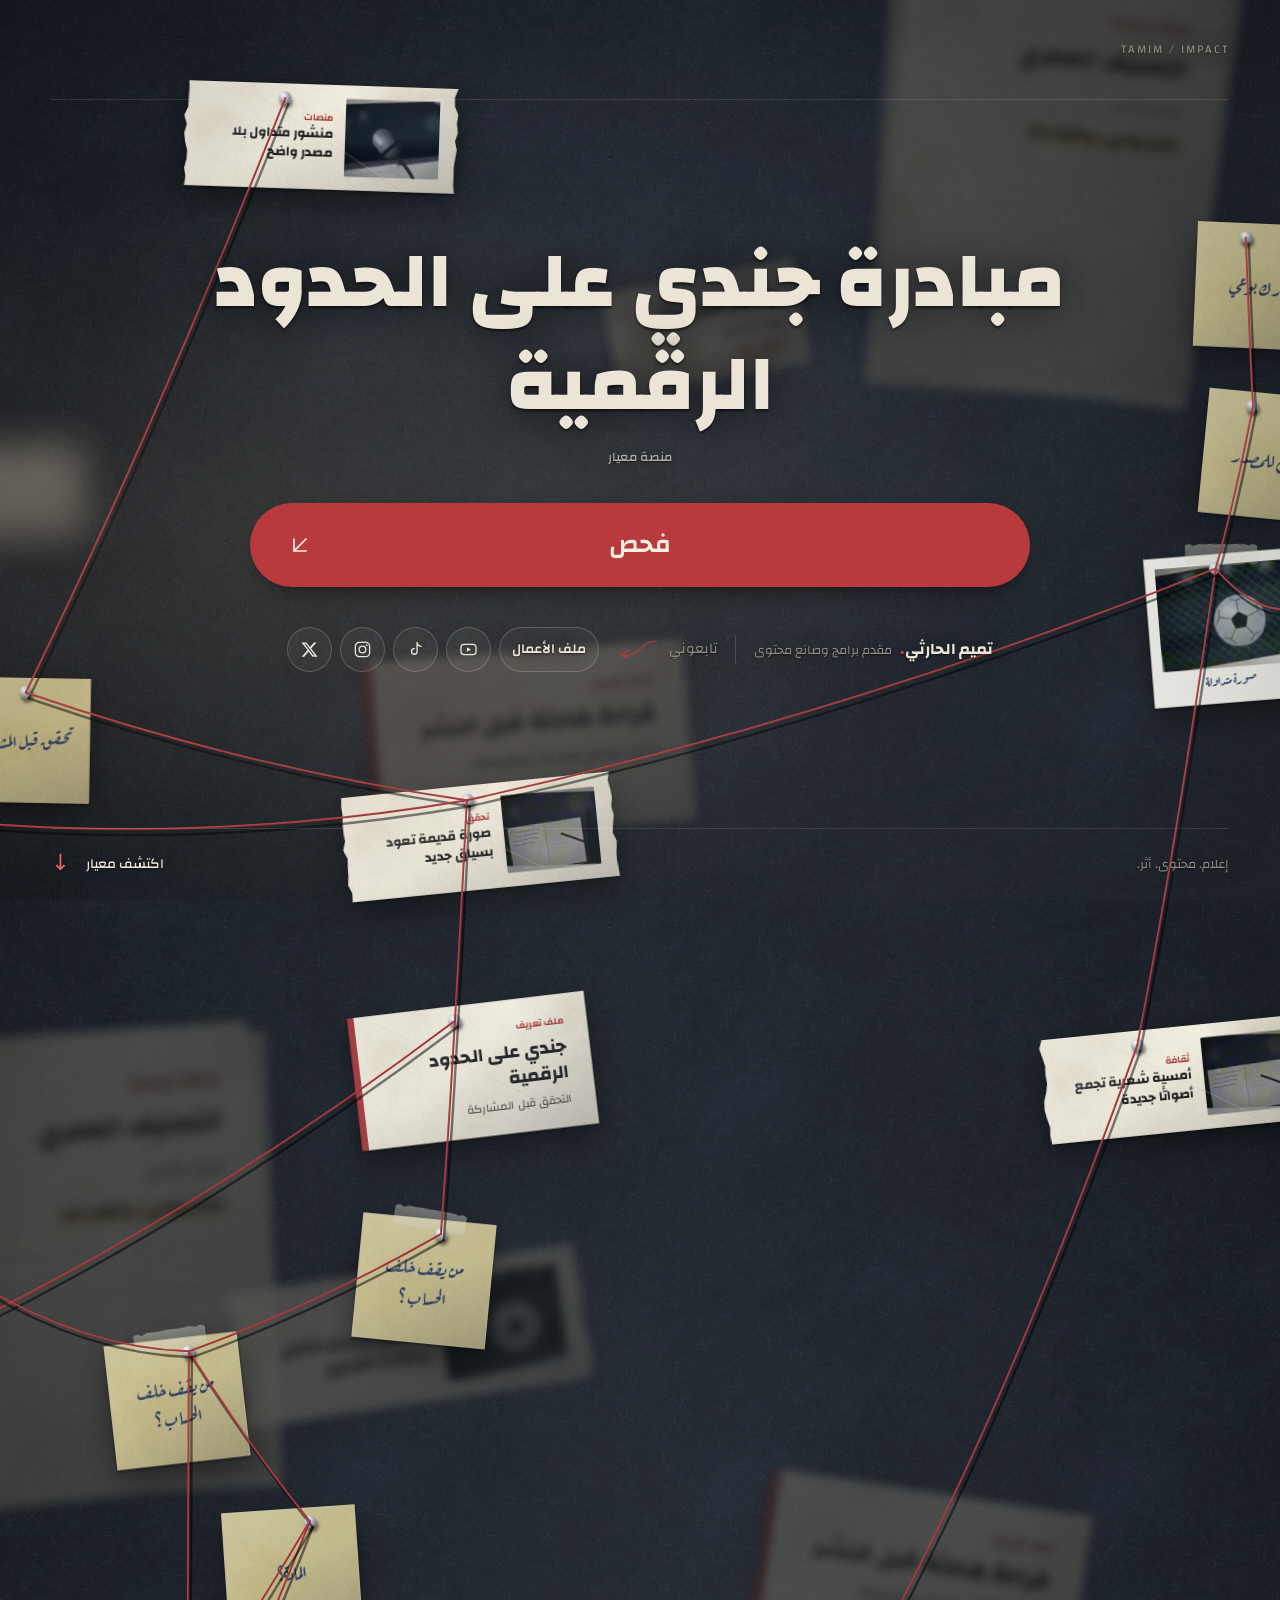
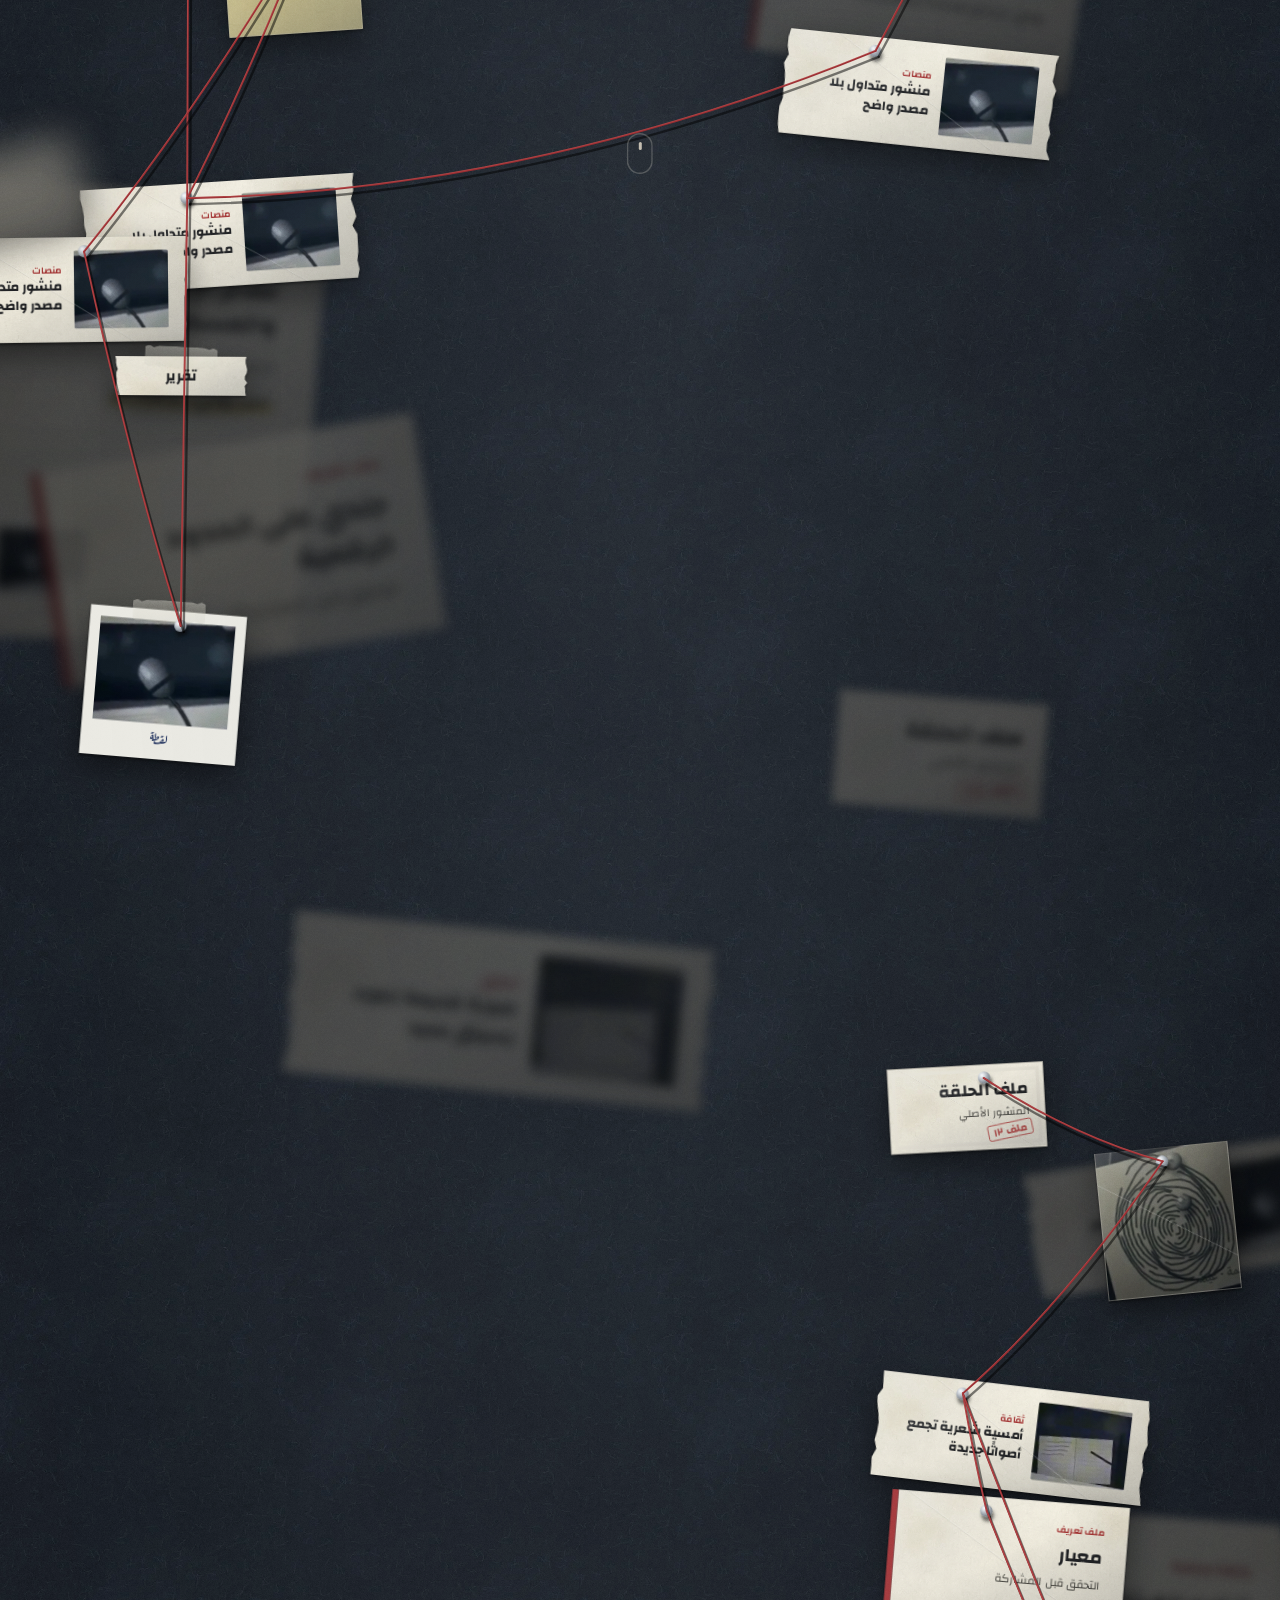
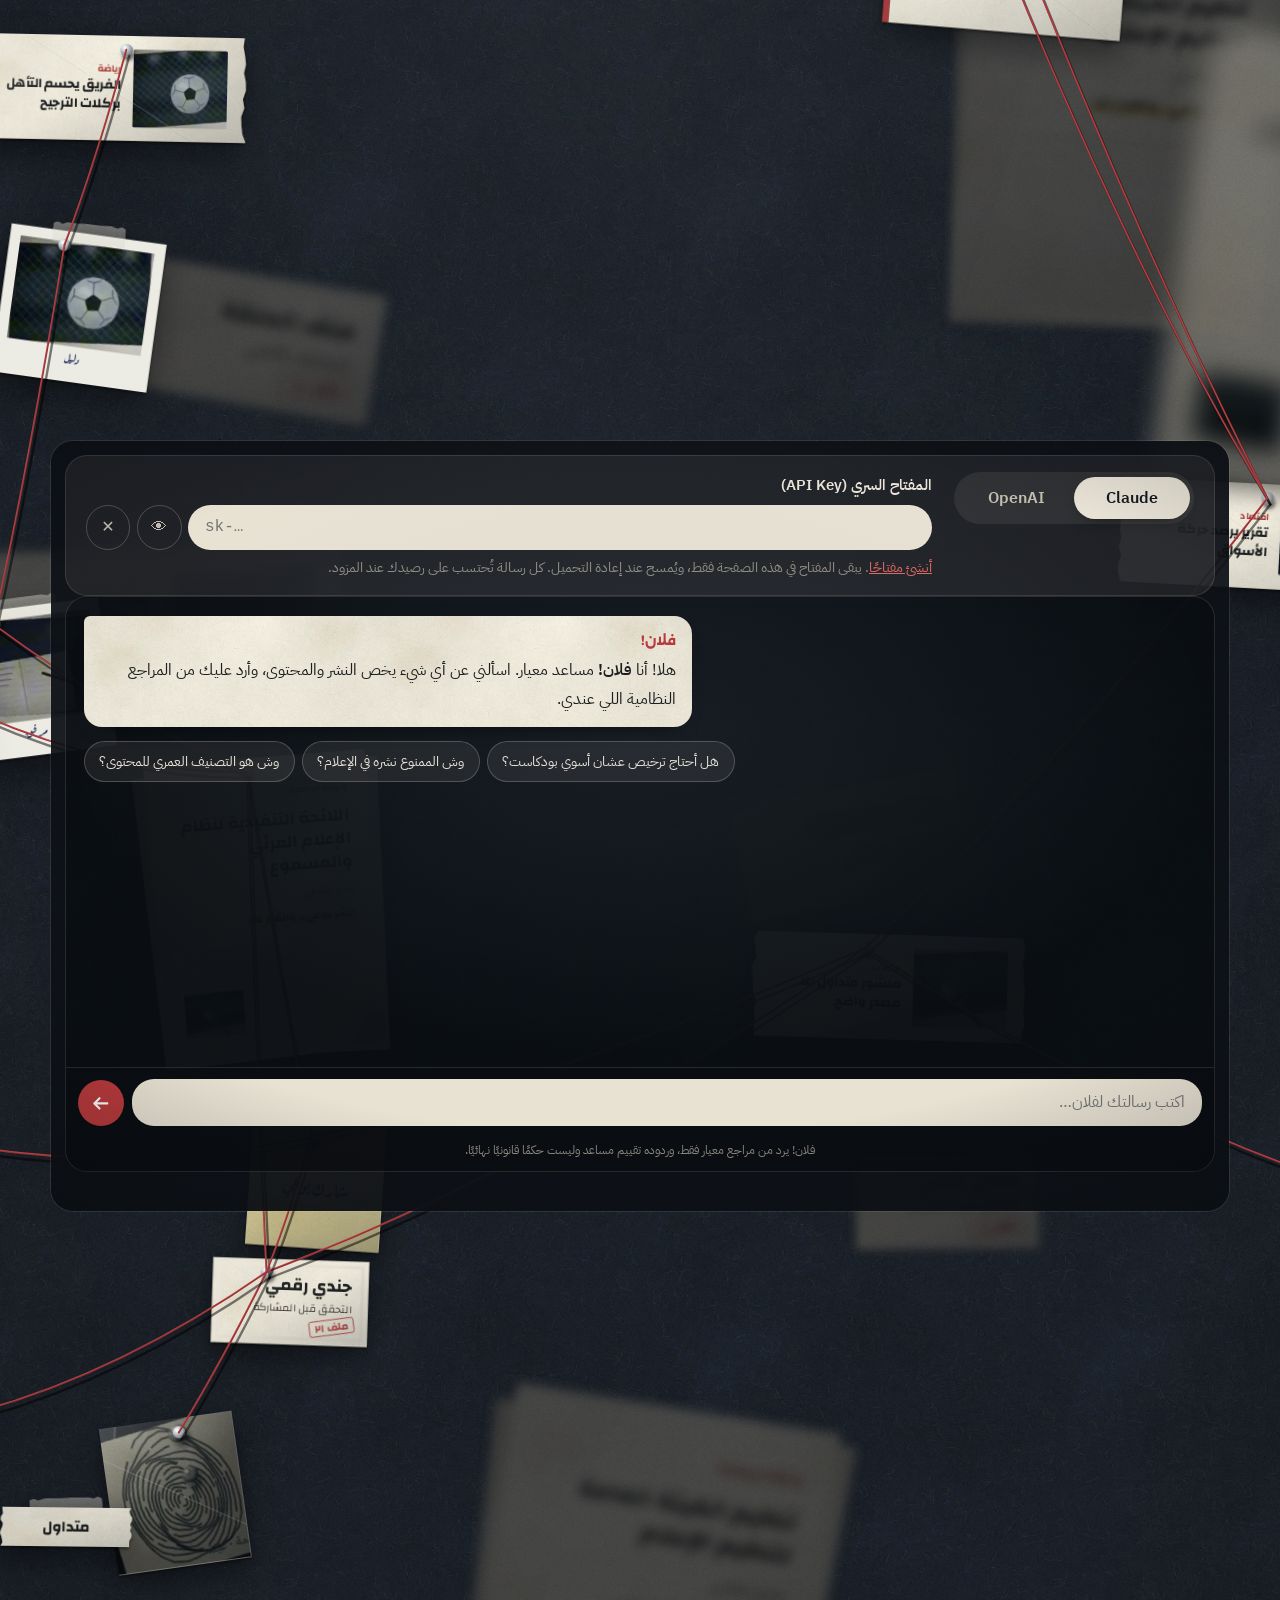
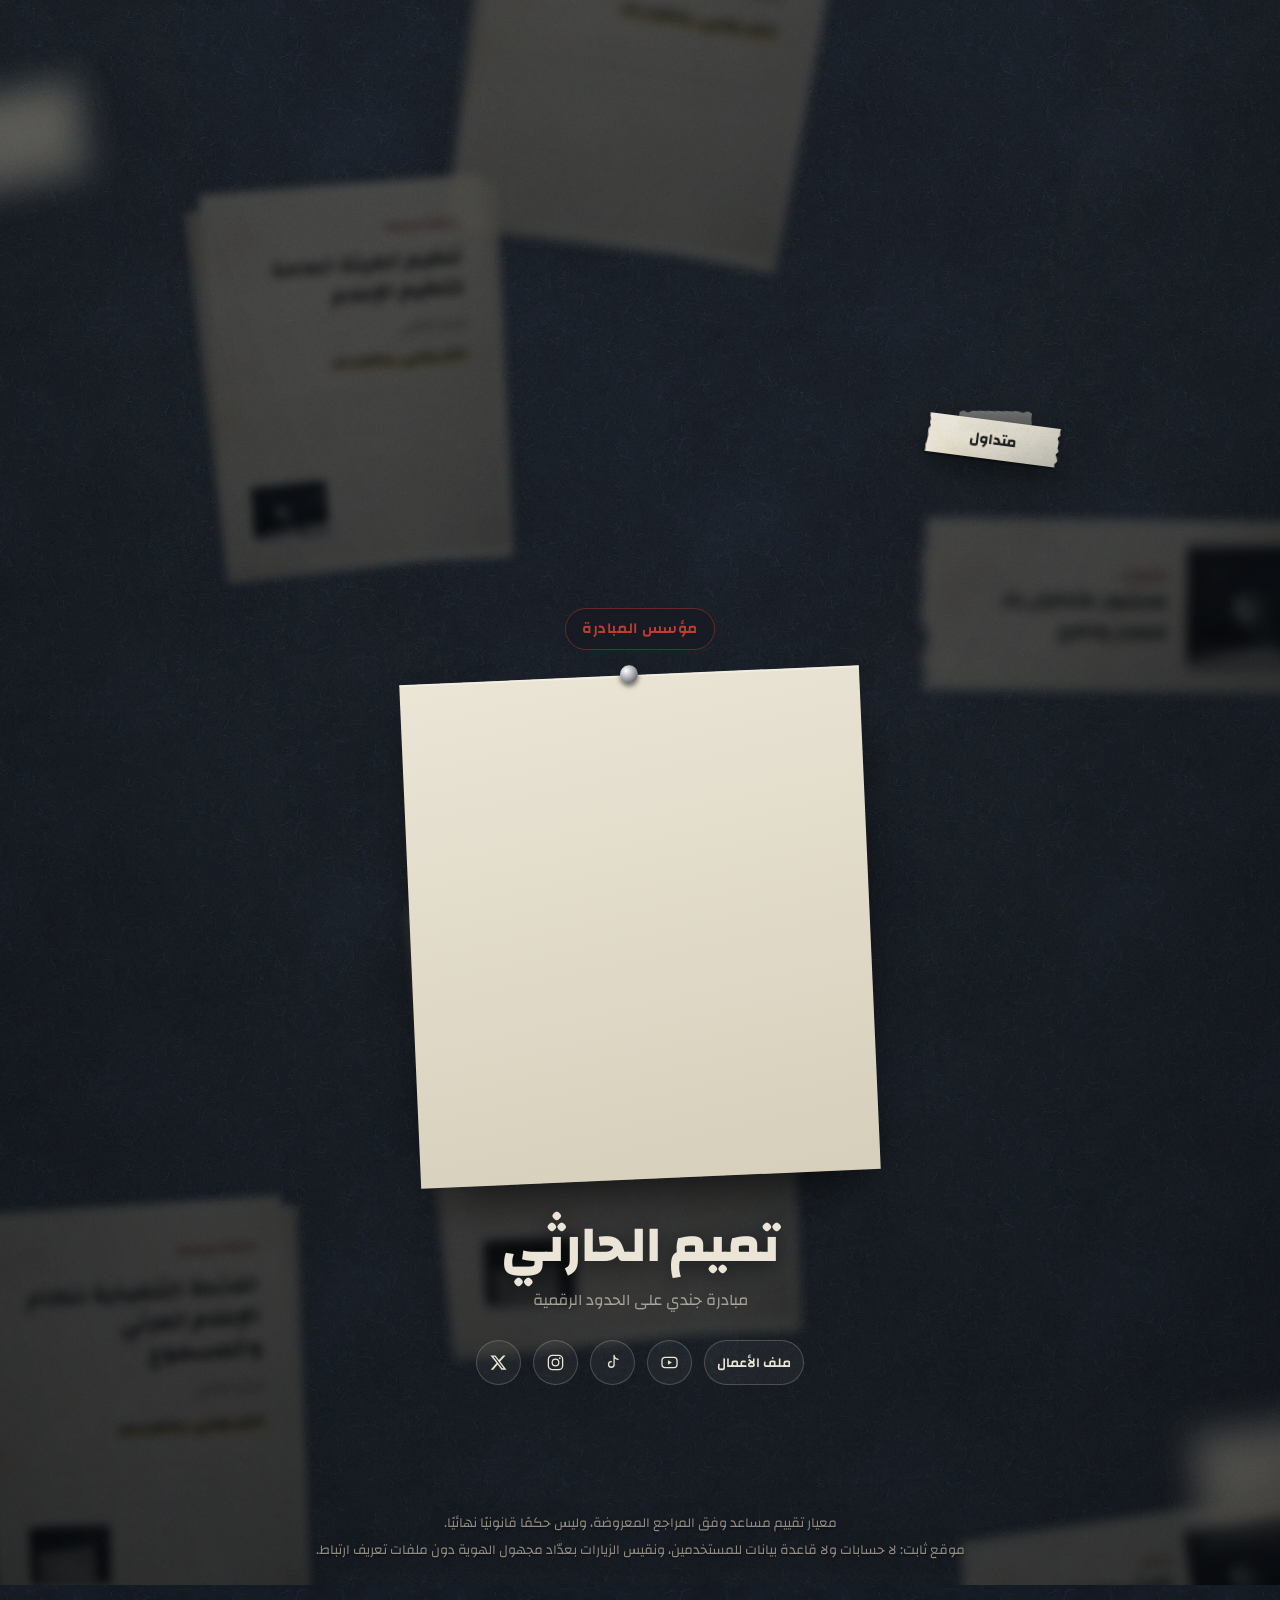
==== commit 5d122b05: "مثال إلزامي لأسلوب البديل القصير المادح Co-Authored-By: Claude Opus 5.5 <noreply@anthropic.com> Clau" ====
--- a/index.html
+++ b/index.html
@@ -16,7 +16,7 @@
     <script src="./tamim-intro.js" defer></script>
     <script src="./ask-embed.js" defer></script>
     <link rel="stylesheet" href="./ask.css" />
-    <script type="module" crossorigin src="./assets/index-Dm9rYr1c.js"></script>
+    <script type="module" crossorigin src="./assets/index-Fq7Lp2xa.js"></script>
     <link rel="stylesheet" crossorigin href="./assets/index-CPMTuU82.css">
   </head>
   <body>
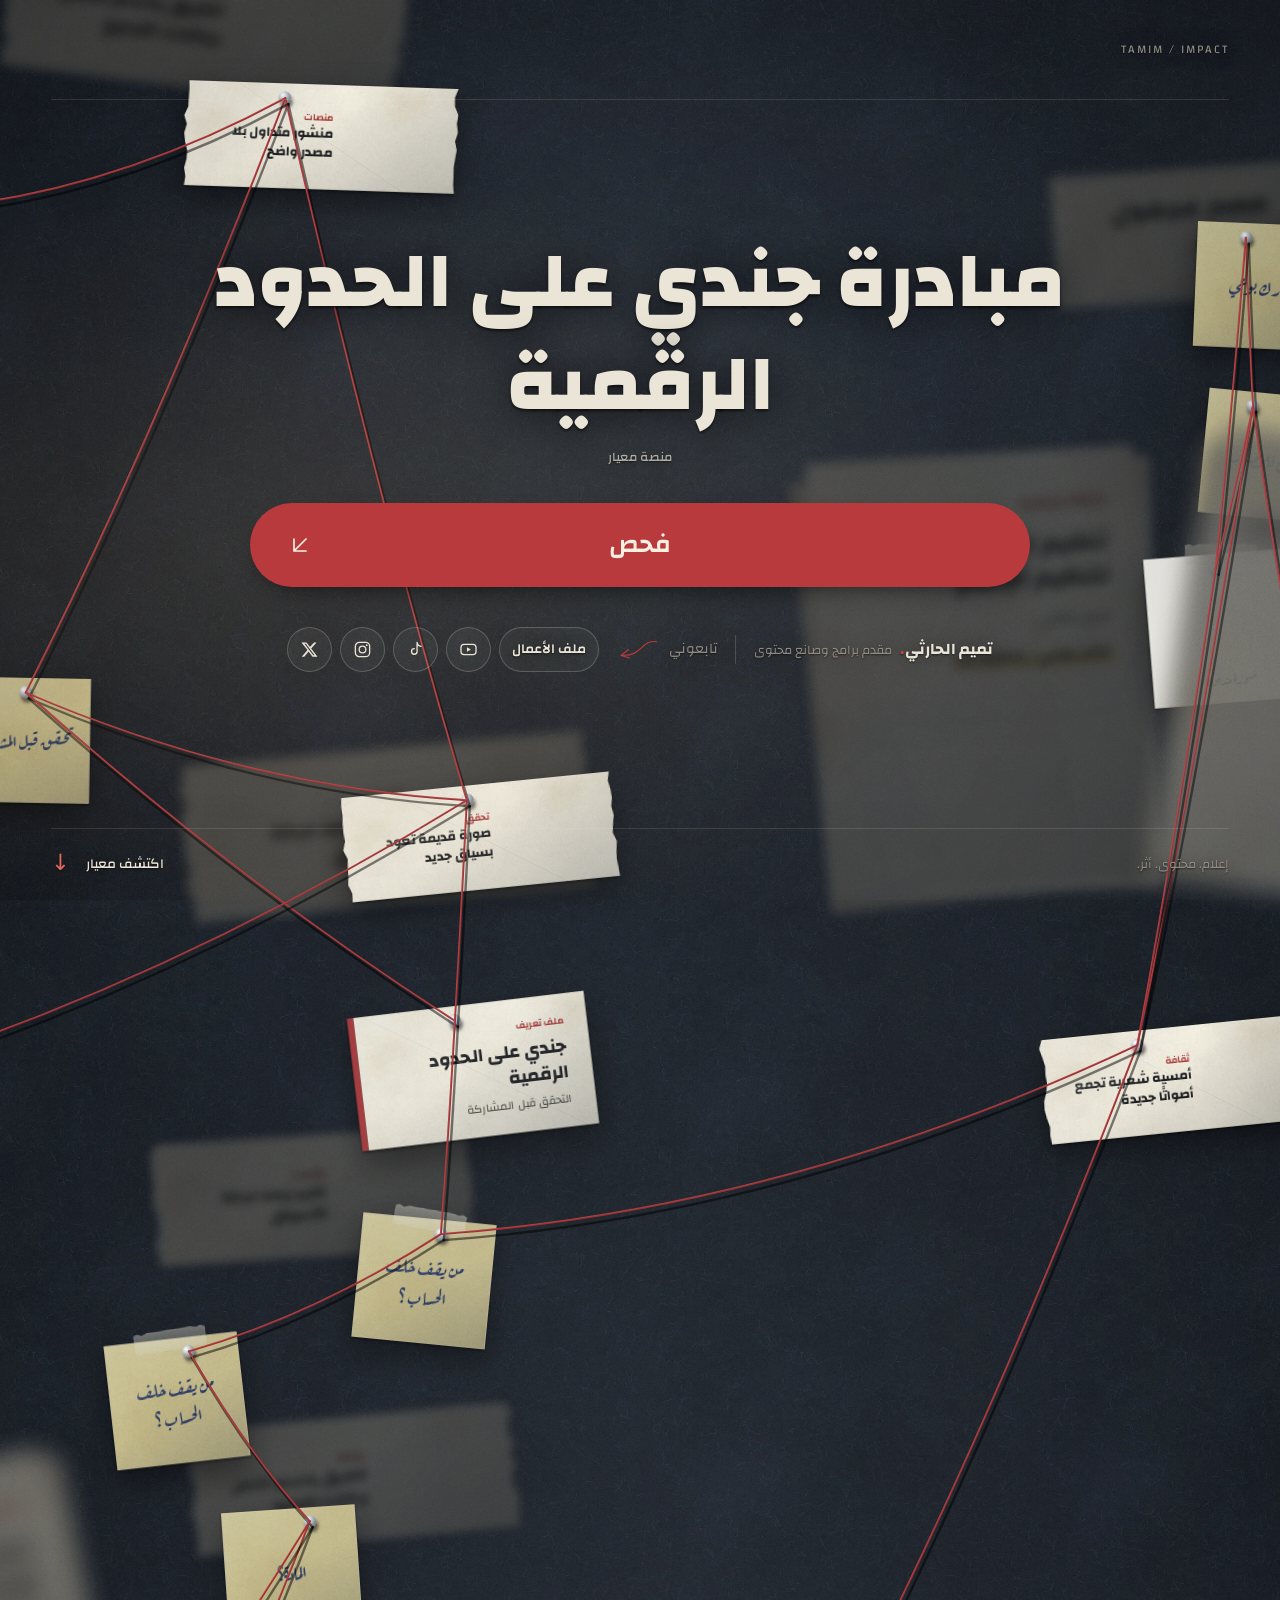
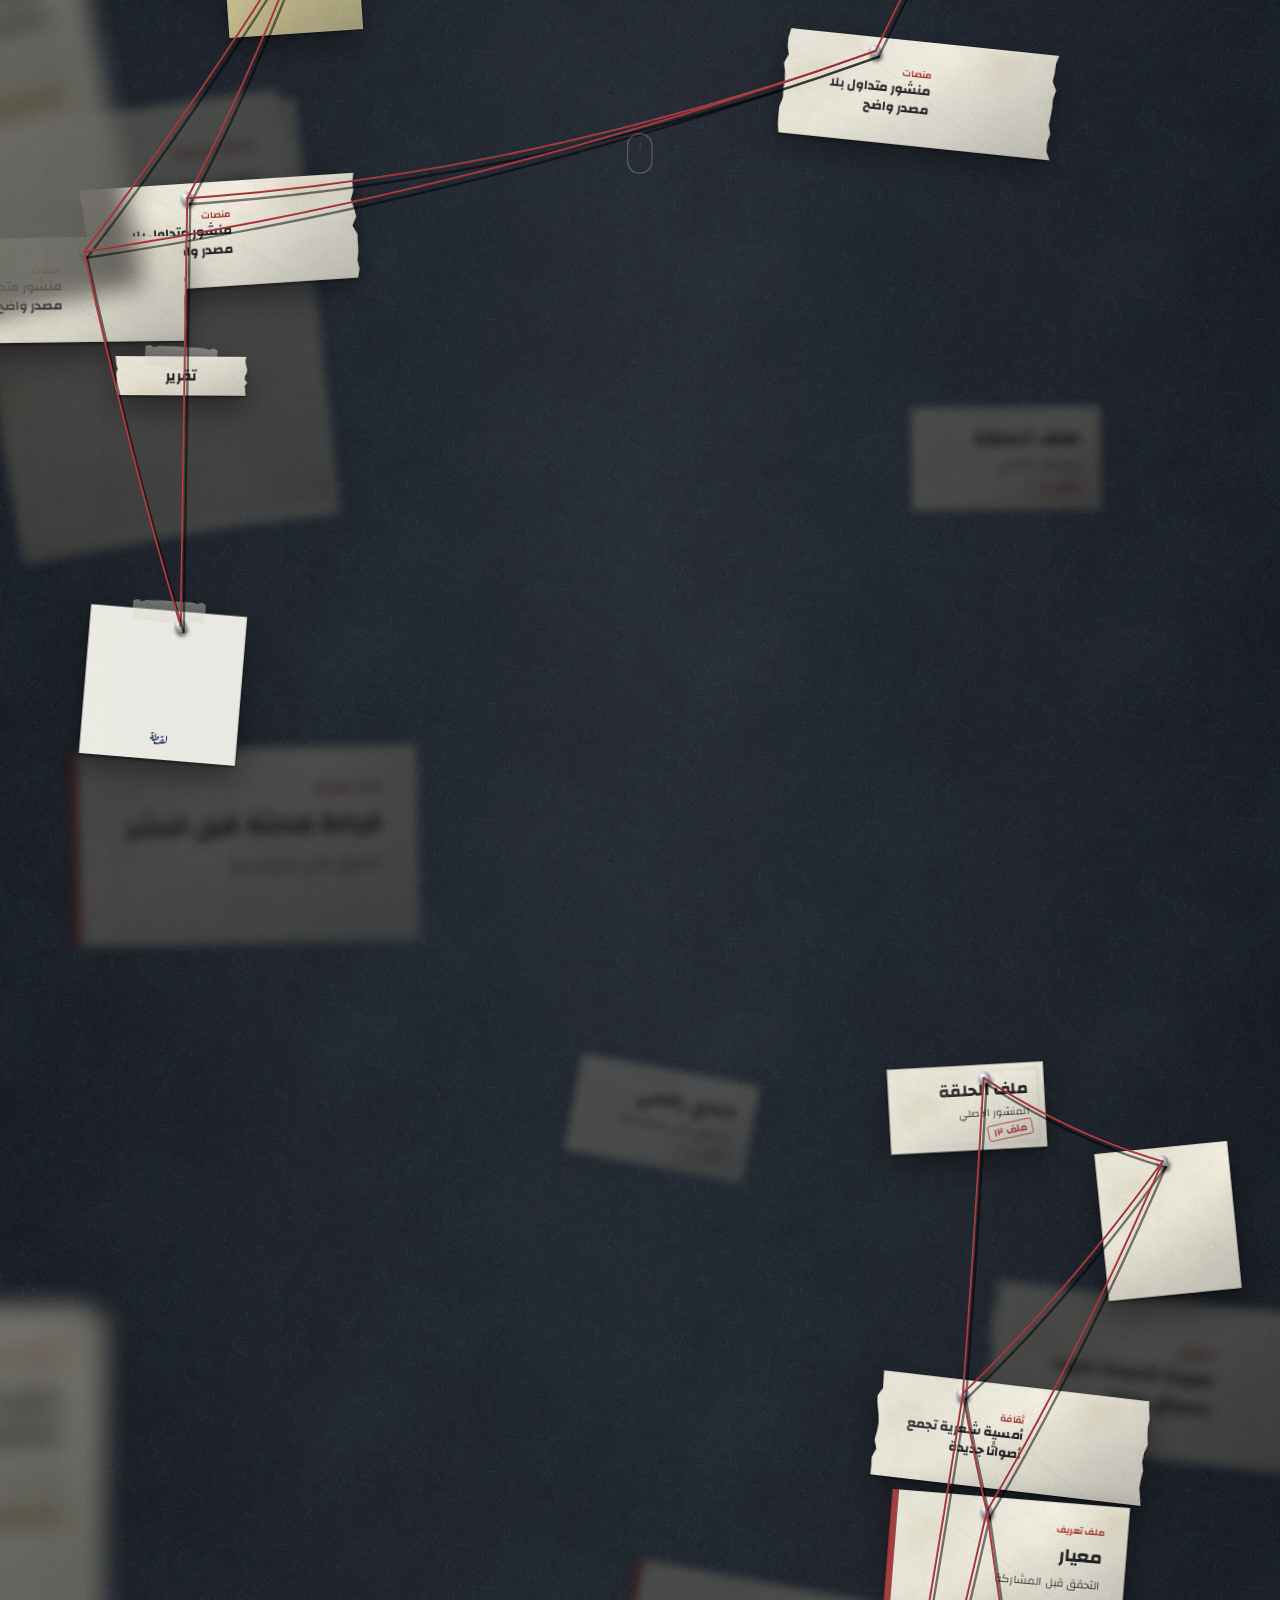
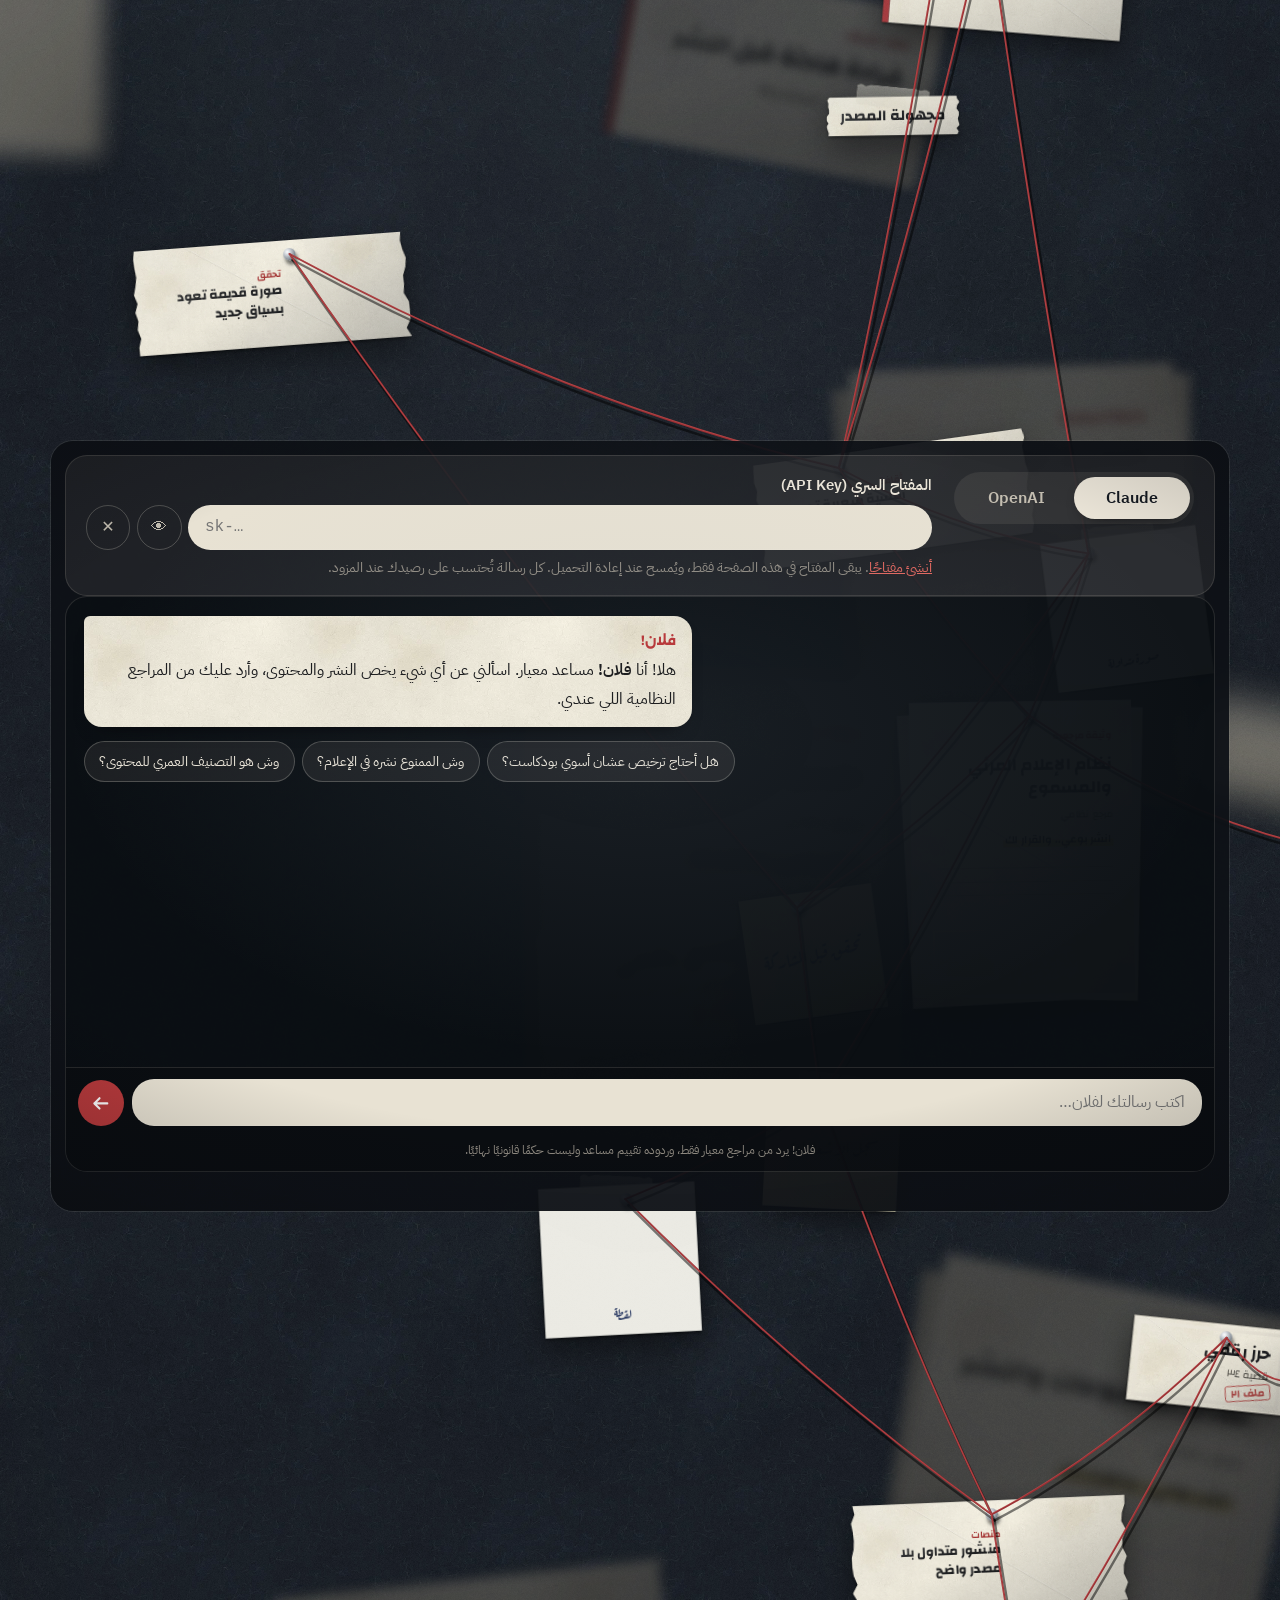
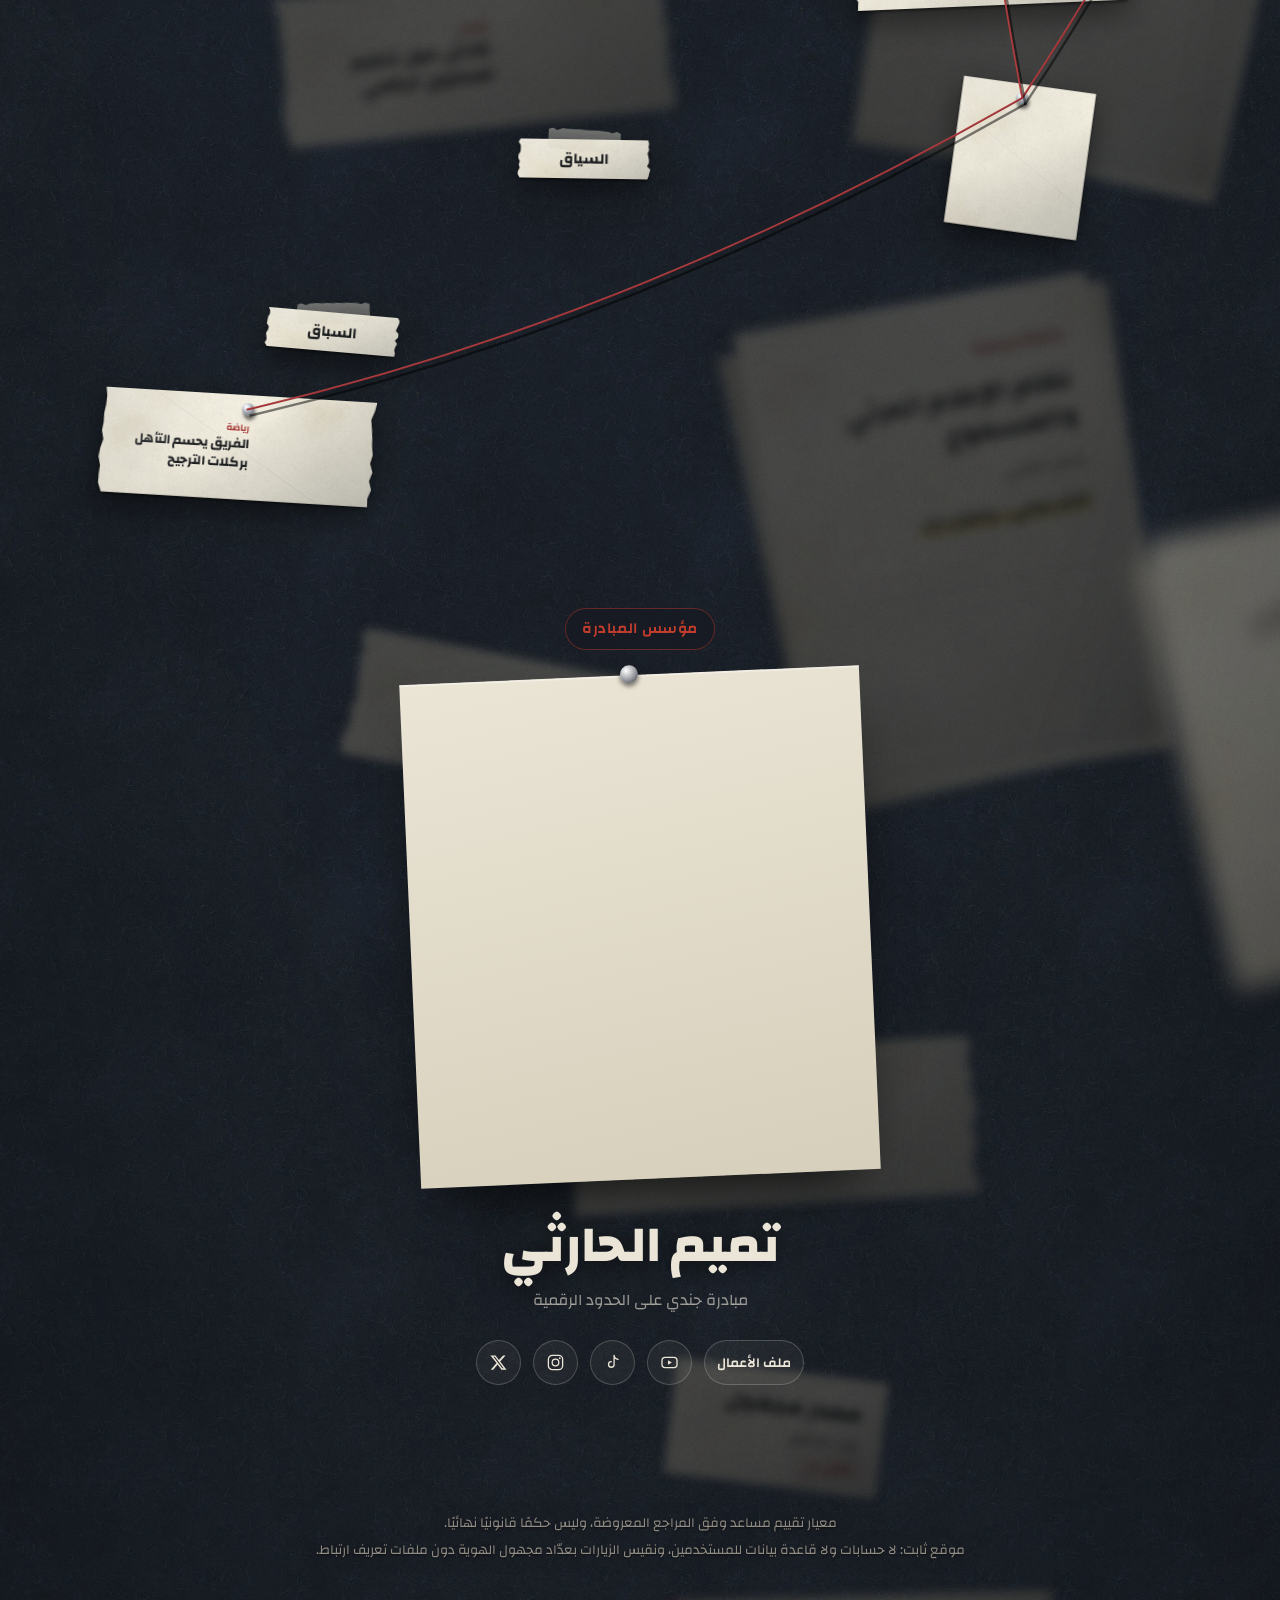
==== commit 694c3080: "الكلام عن الجهات السعودية الرسمية: الخطأ أولًا، ثم توضيح أنها جهة رسمية، ثم بديل مادح Co-Authored-By" ====
--- a/index.html
+++ b/index.html
@@ -16,7 +16,7 @@
     <script src="./tamim-intro.js" defer></script>
     <script src="./ask-embed.js" defer></script>
     <link rel="stylesheet" href="./ask.css" />
-    <script type="module" crossorigin src="./assets/index-Fq7Lp2xa.js"></script>
+    <script type="module" crossorigin src="./assets/index-Hs3Vb8wq.js"></script>
     <link rel="stylesheet" crossorigin href="./assets/index-CPMTuU82.css">
   </head>
   <body>
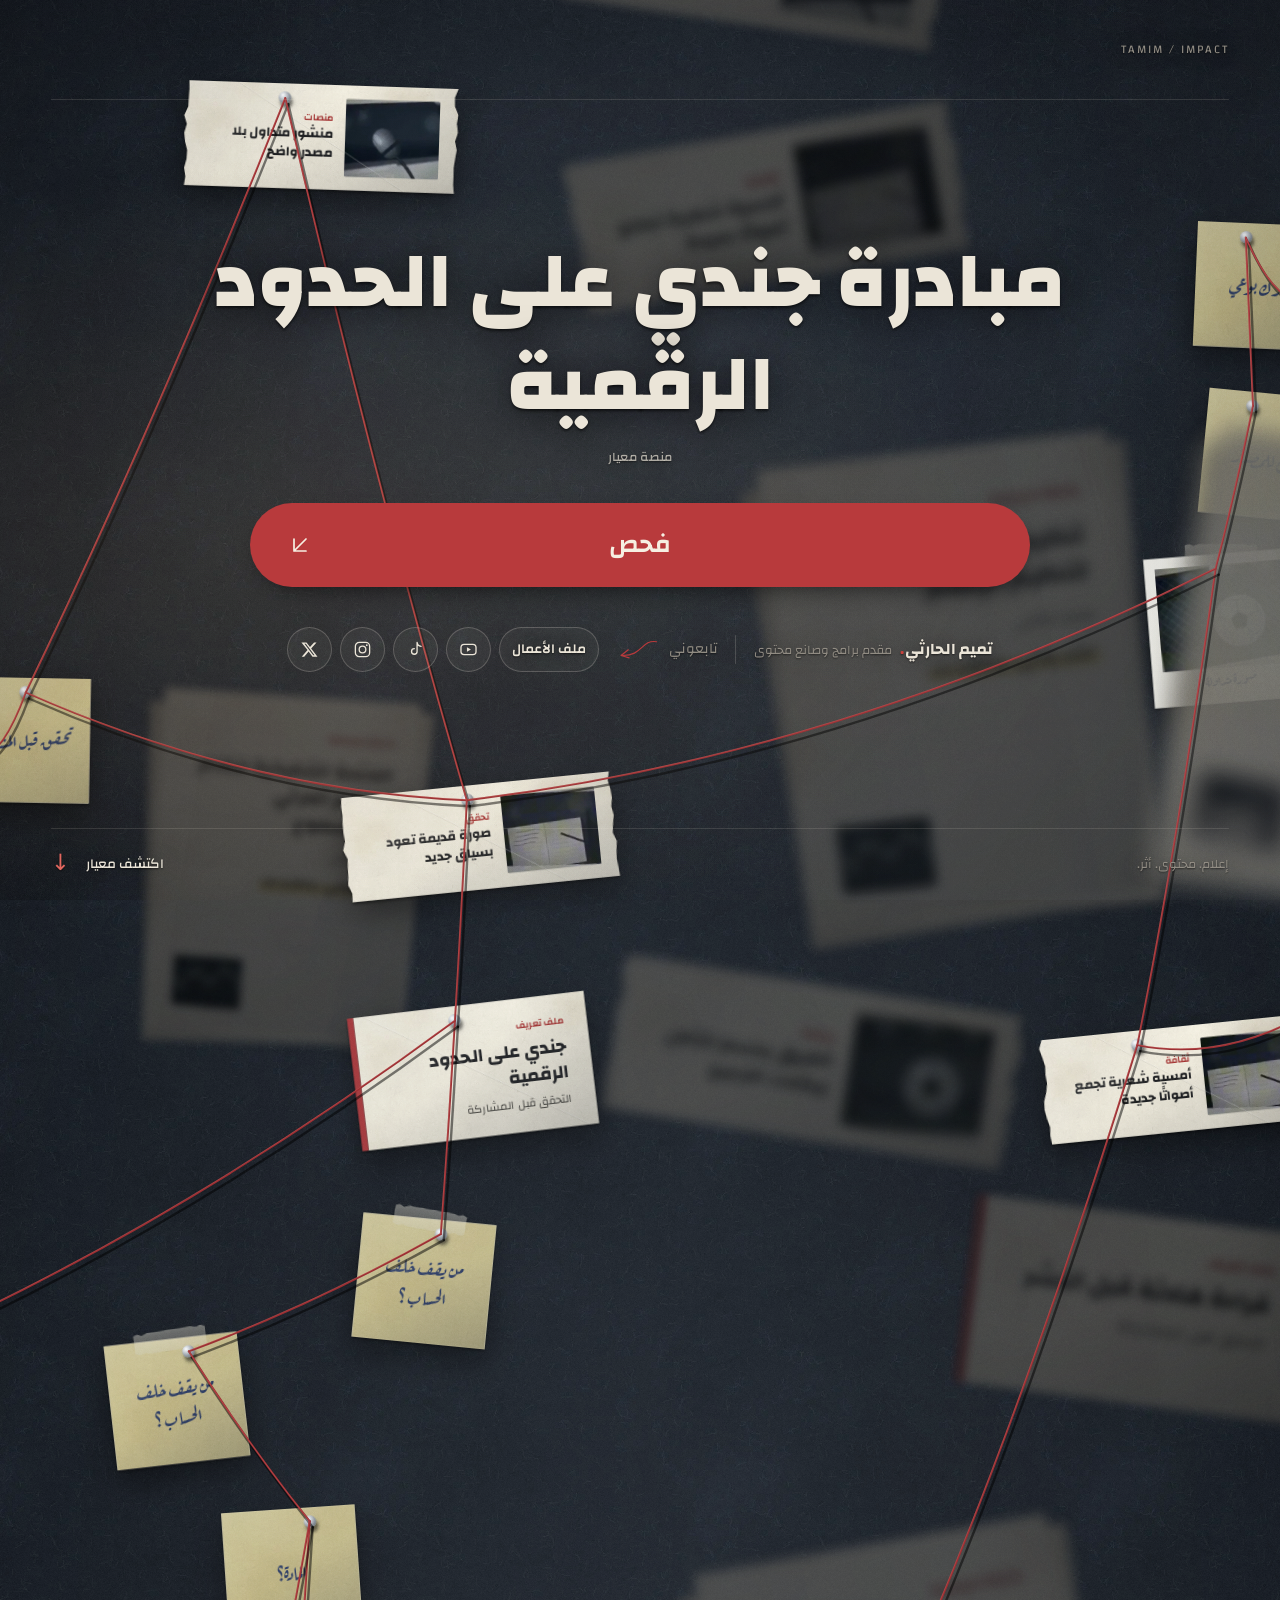
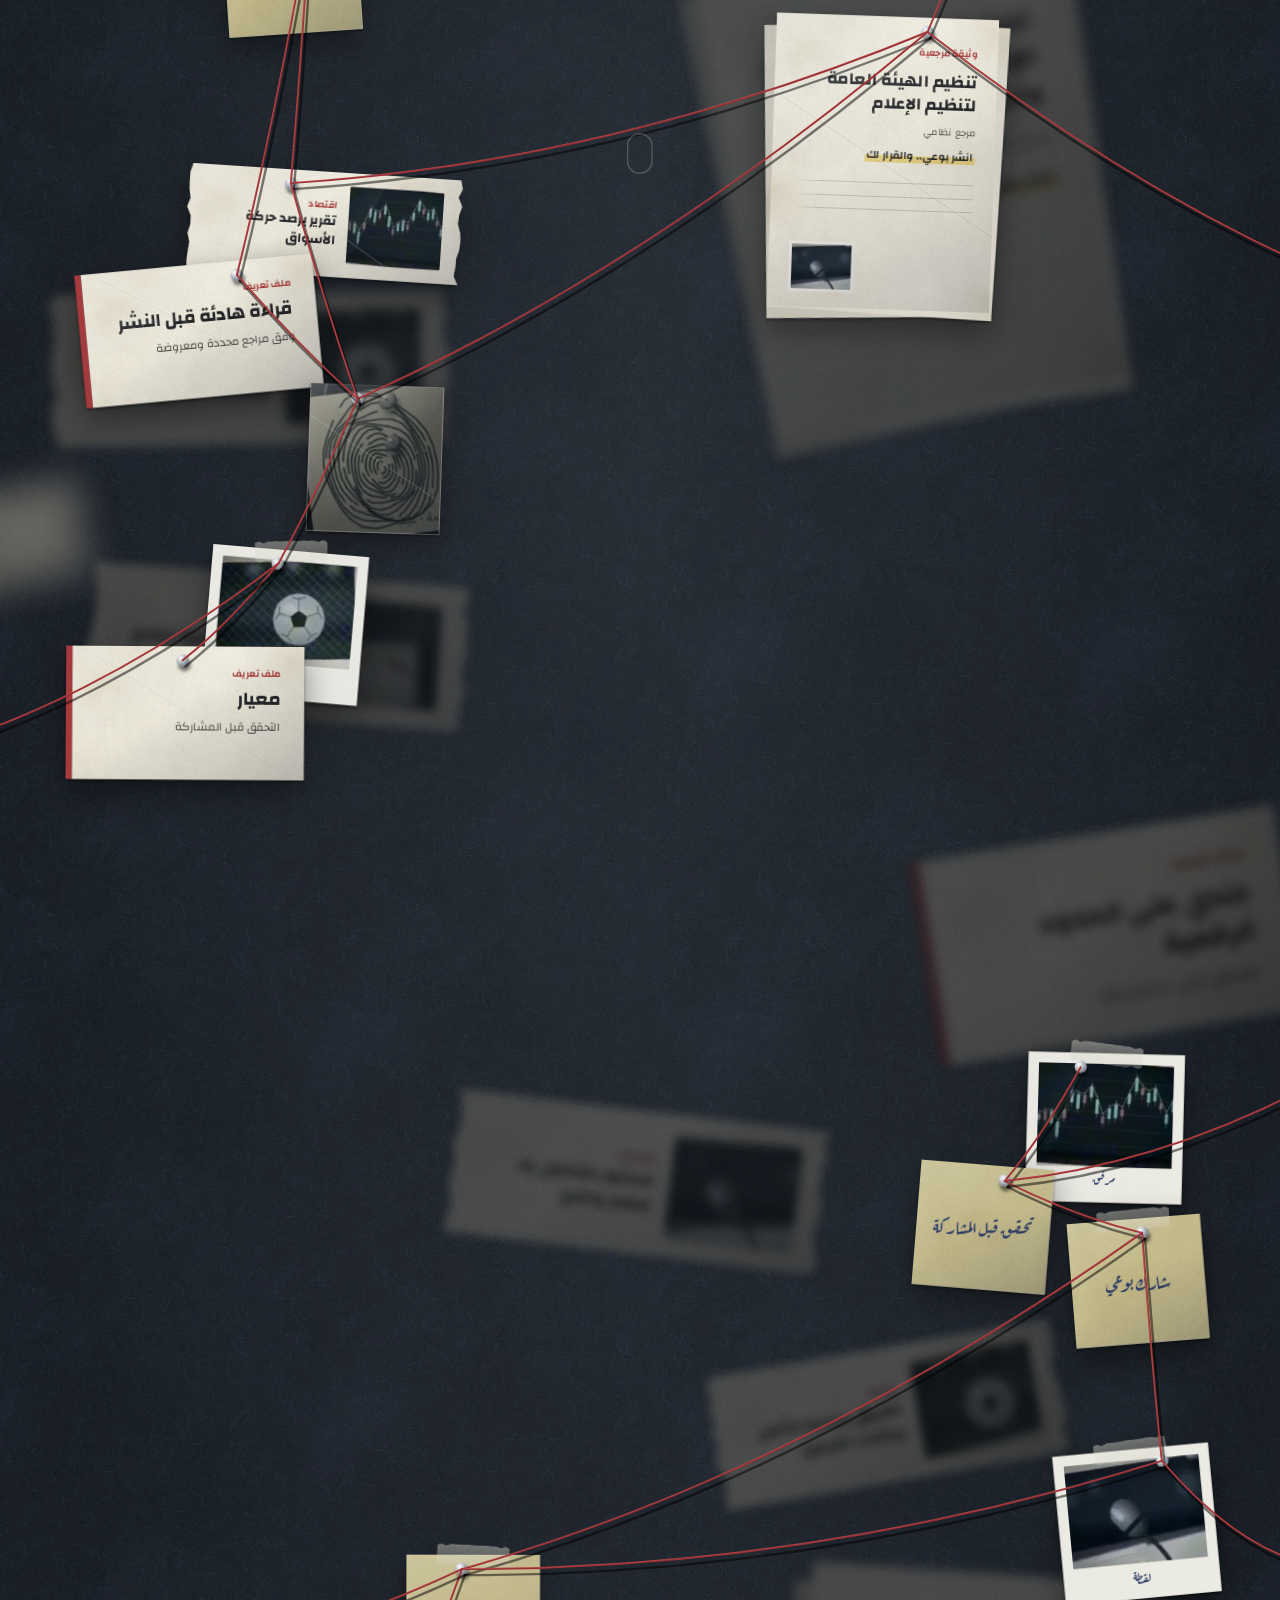
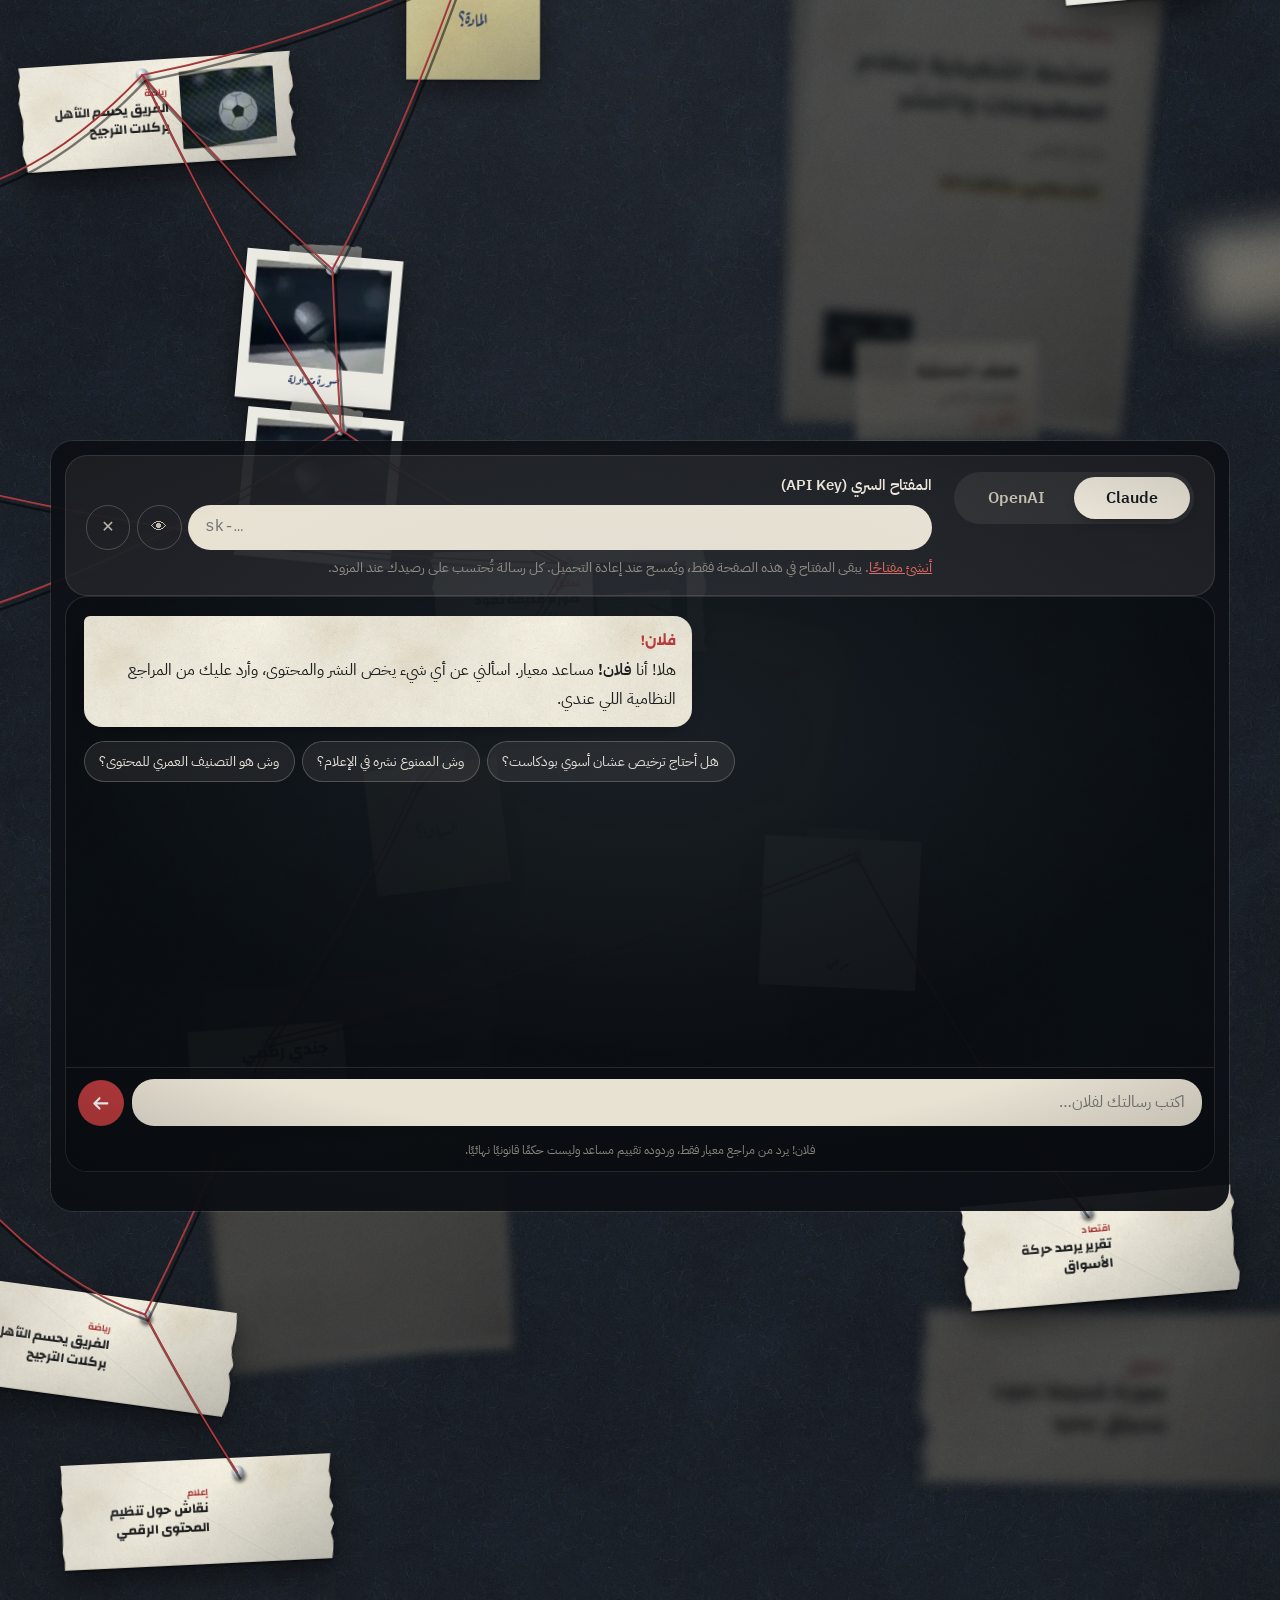
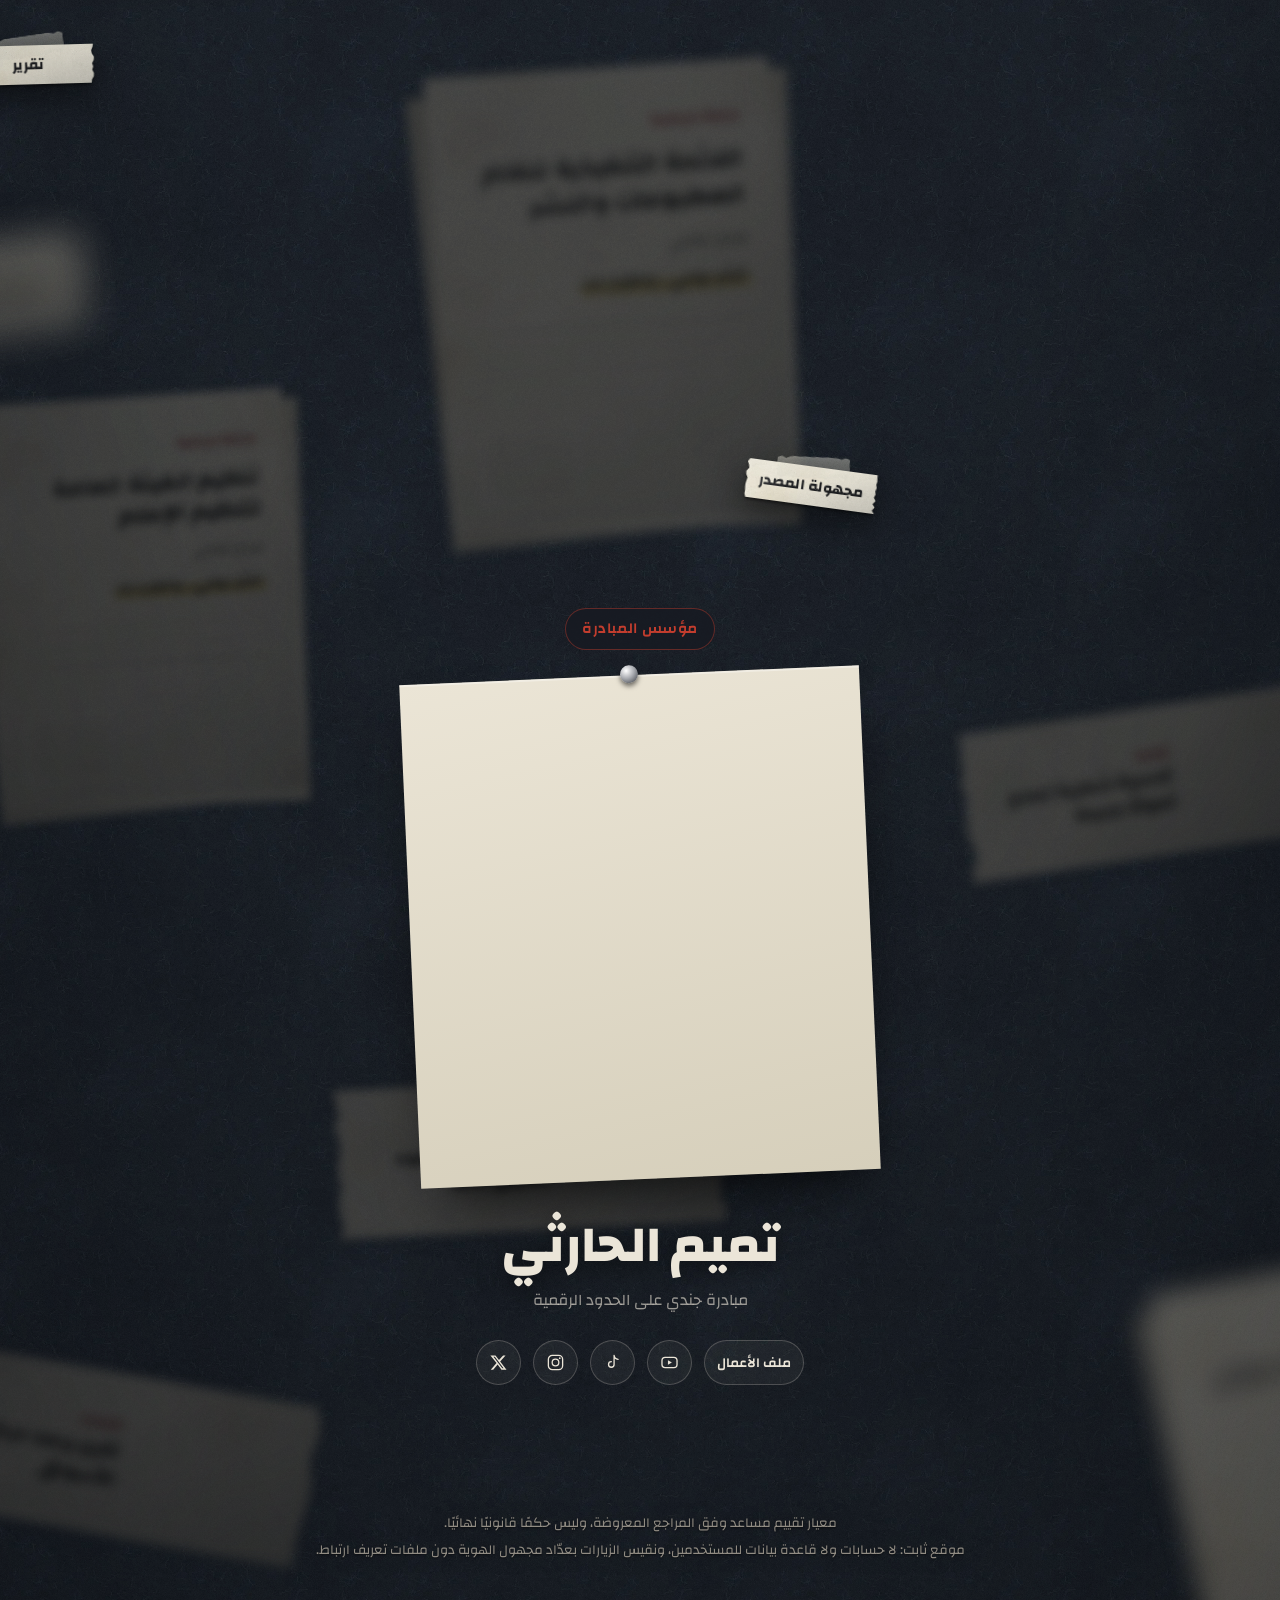
==== commit 5e698cb8: "البديل بصوت صاحب النص ولهجته (بلا عبارات جاهزة)، والكنسلة ليست مخالفة بذاتها Co-Authored-By: Claude " ====
--- a/index.html
+++ b/index.html
@@ -16,7 +16,7 @@
     <script src="./tamim-intro.js" defer></script>
     <script src="./ask-embed.js" defer></script>
     <link rel="stylesheet" href="./ask.css" />
-    <script type="module" crossorigin src="./assets/index-Hs3Vb8wq.js"></script>
+    <script type="module" crossorigin src="./assets/index-Kp4Nw7ty.js"></script>
     <link rel="stylesheet" crossorigin href="./assets/index-CPMTuU82.css">
   </head>
   <body>
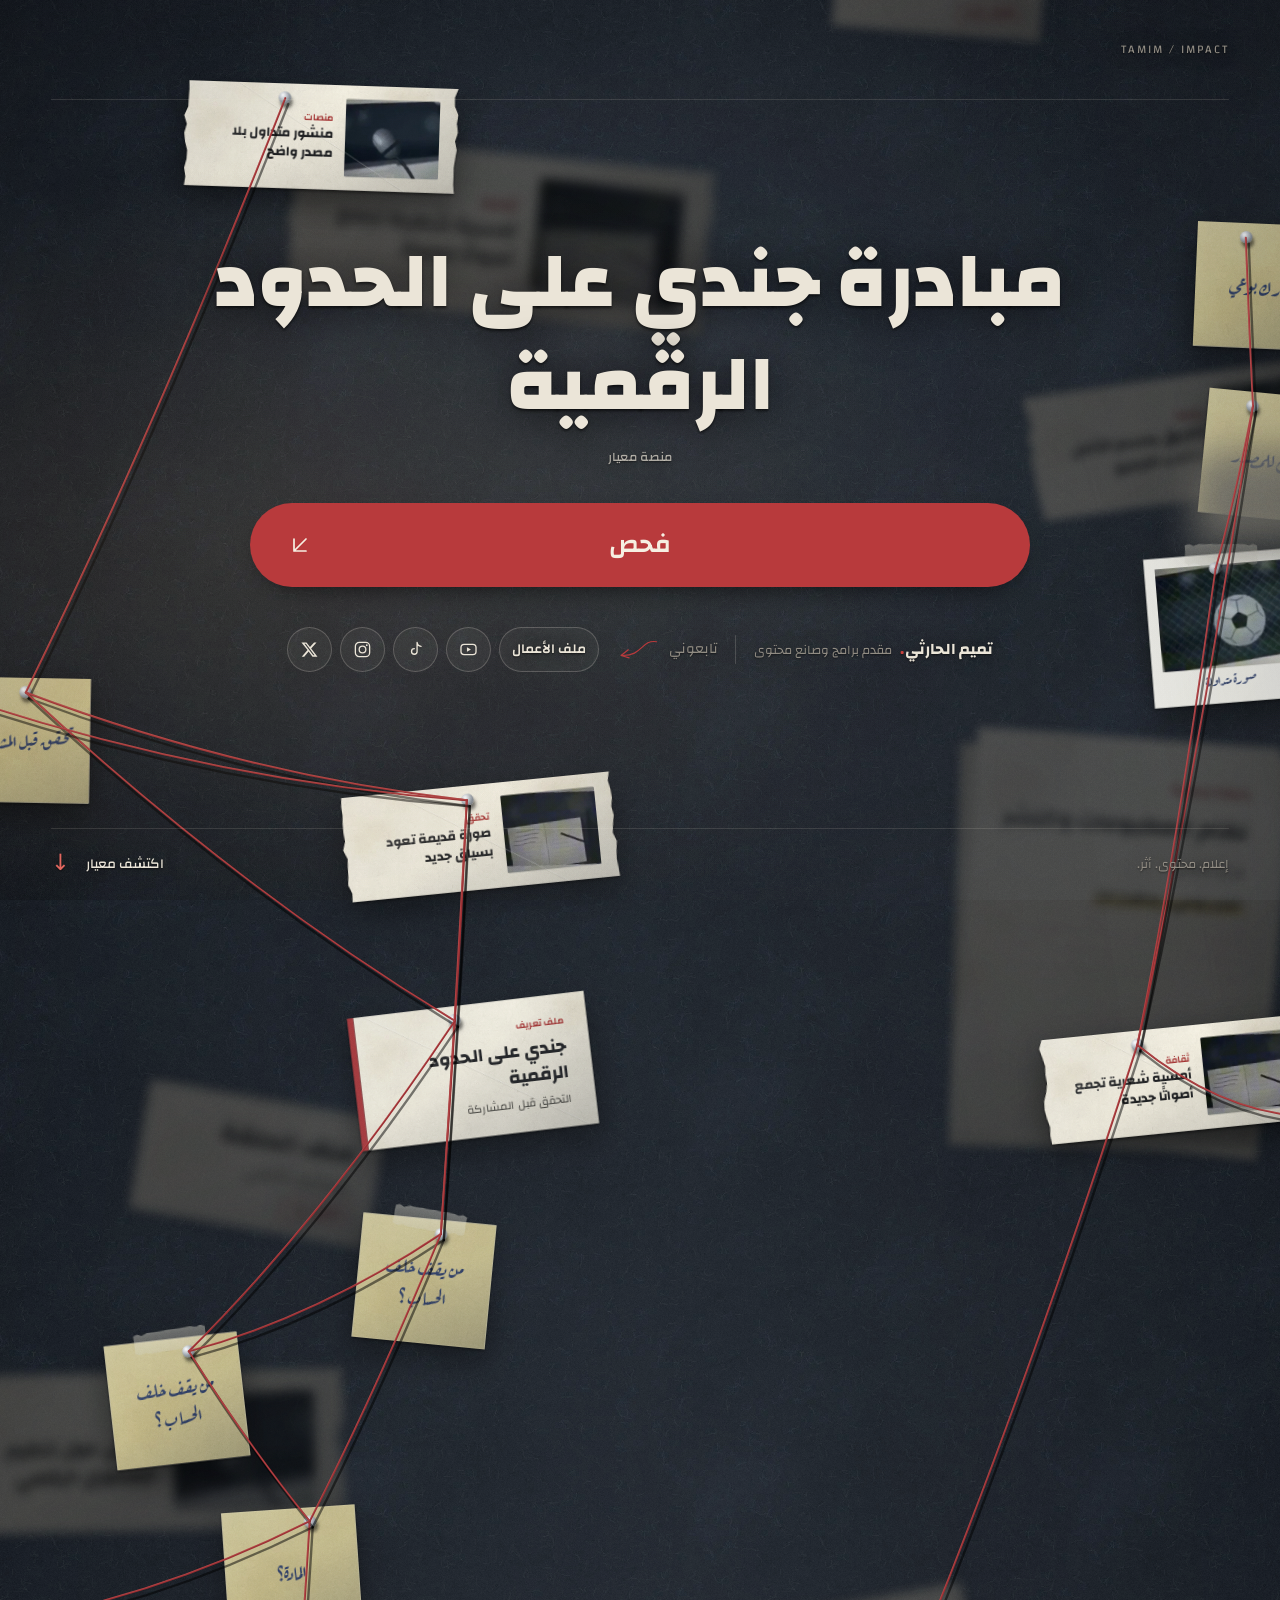
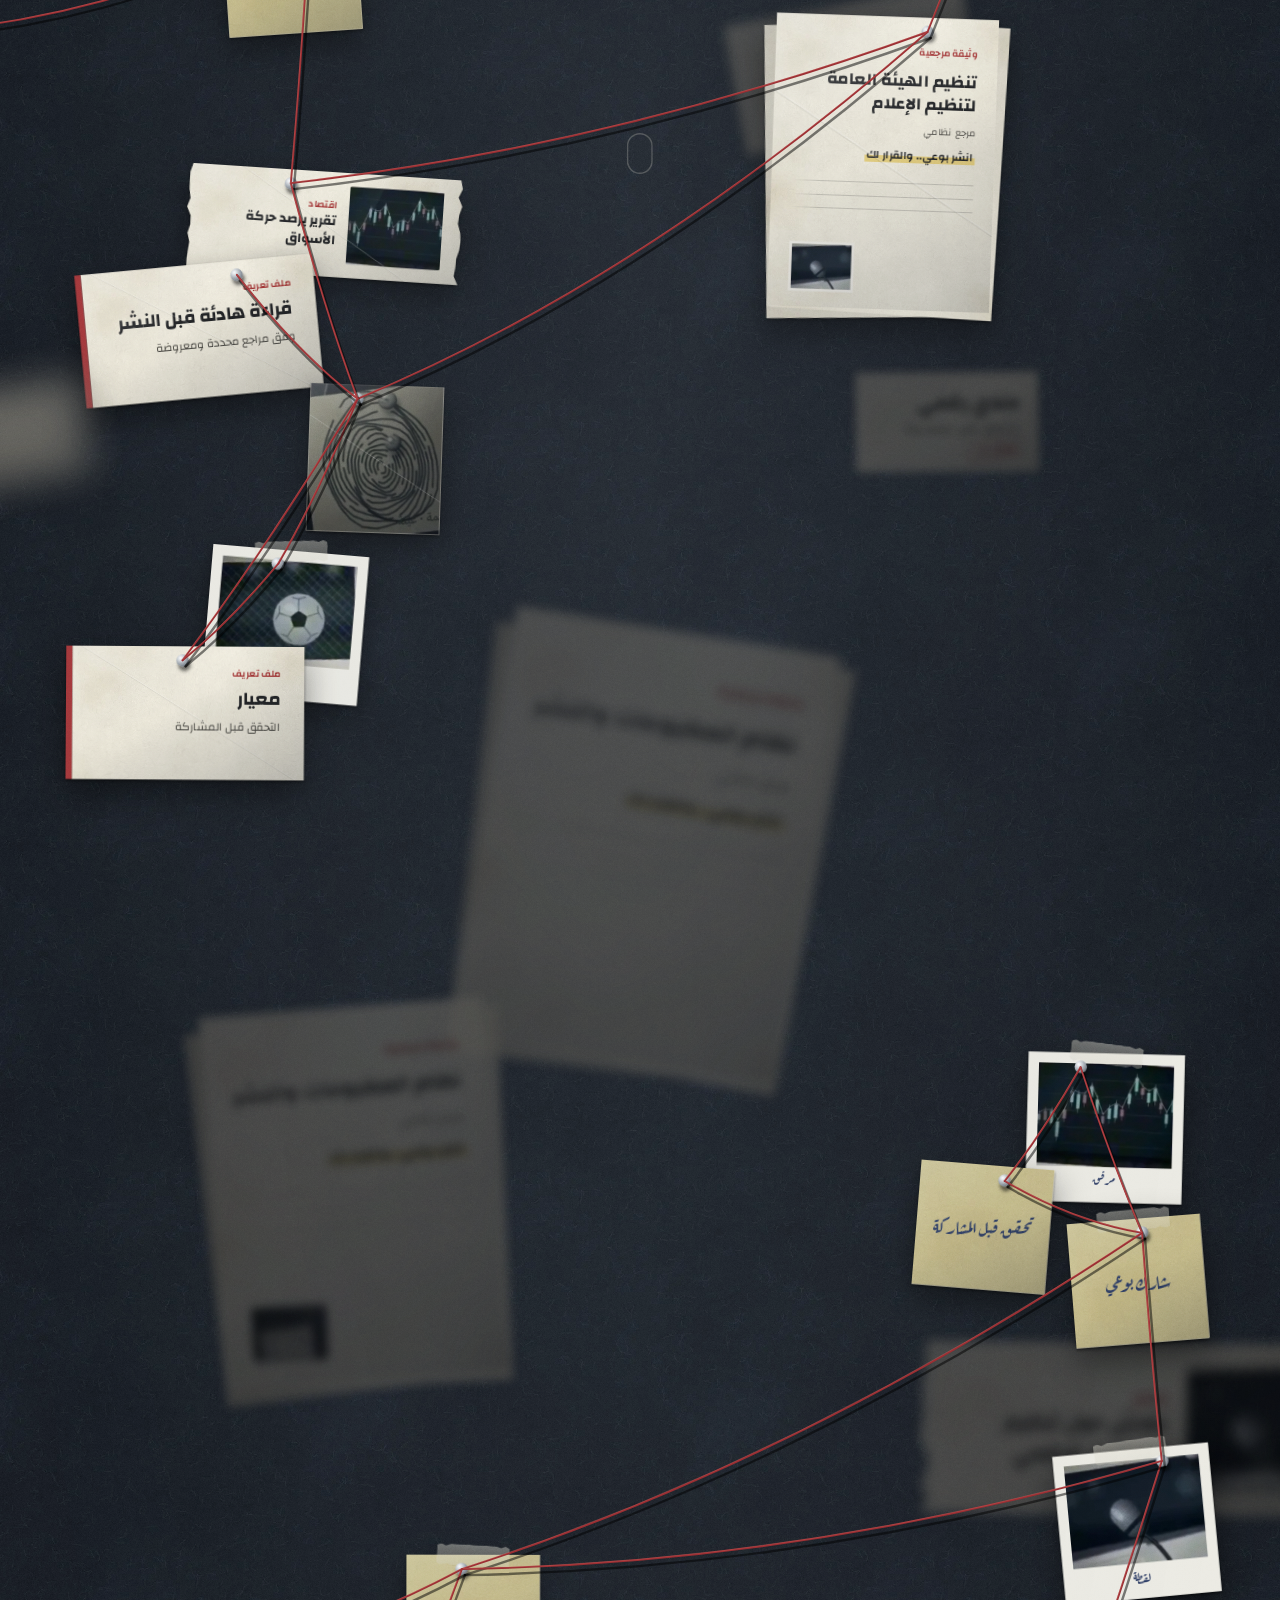
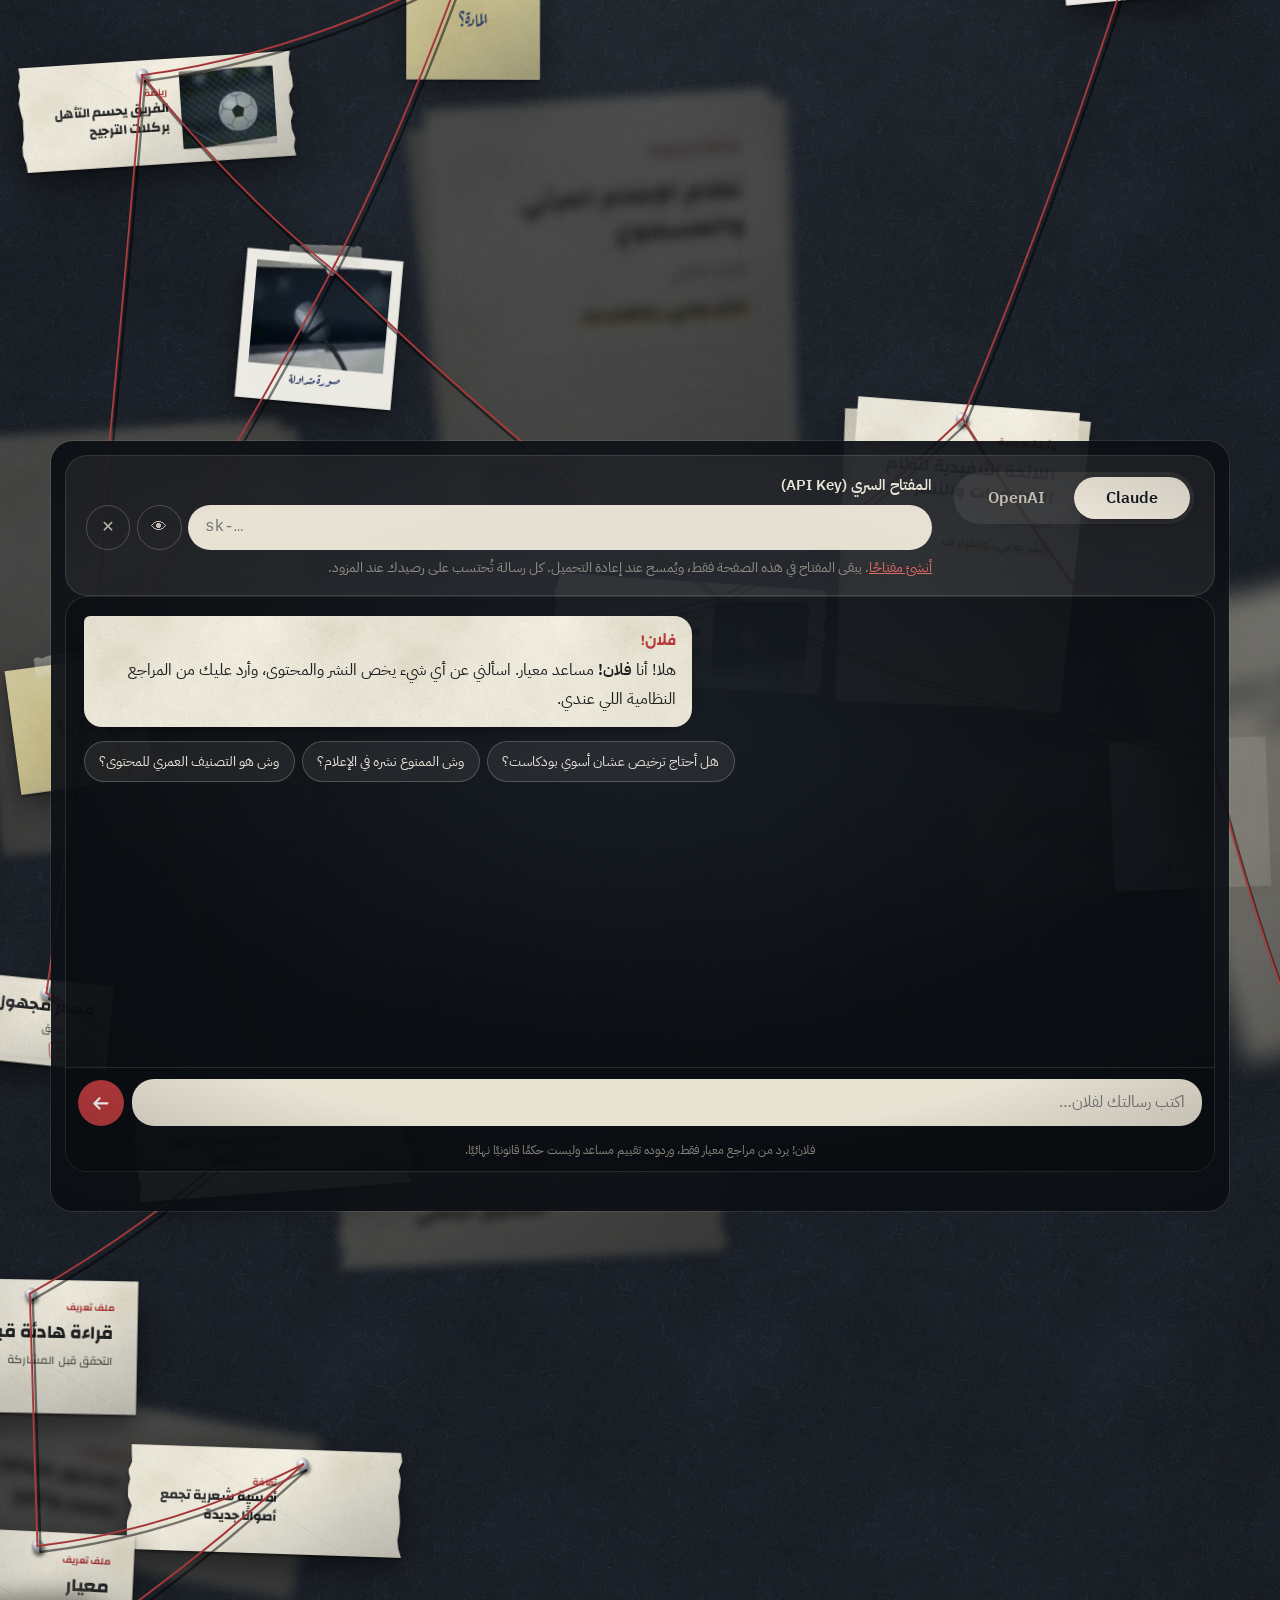
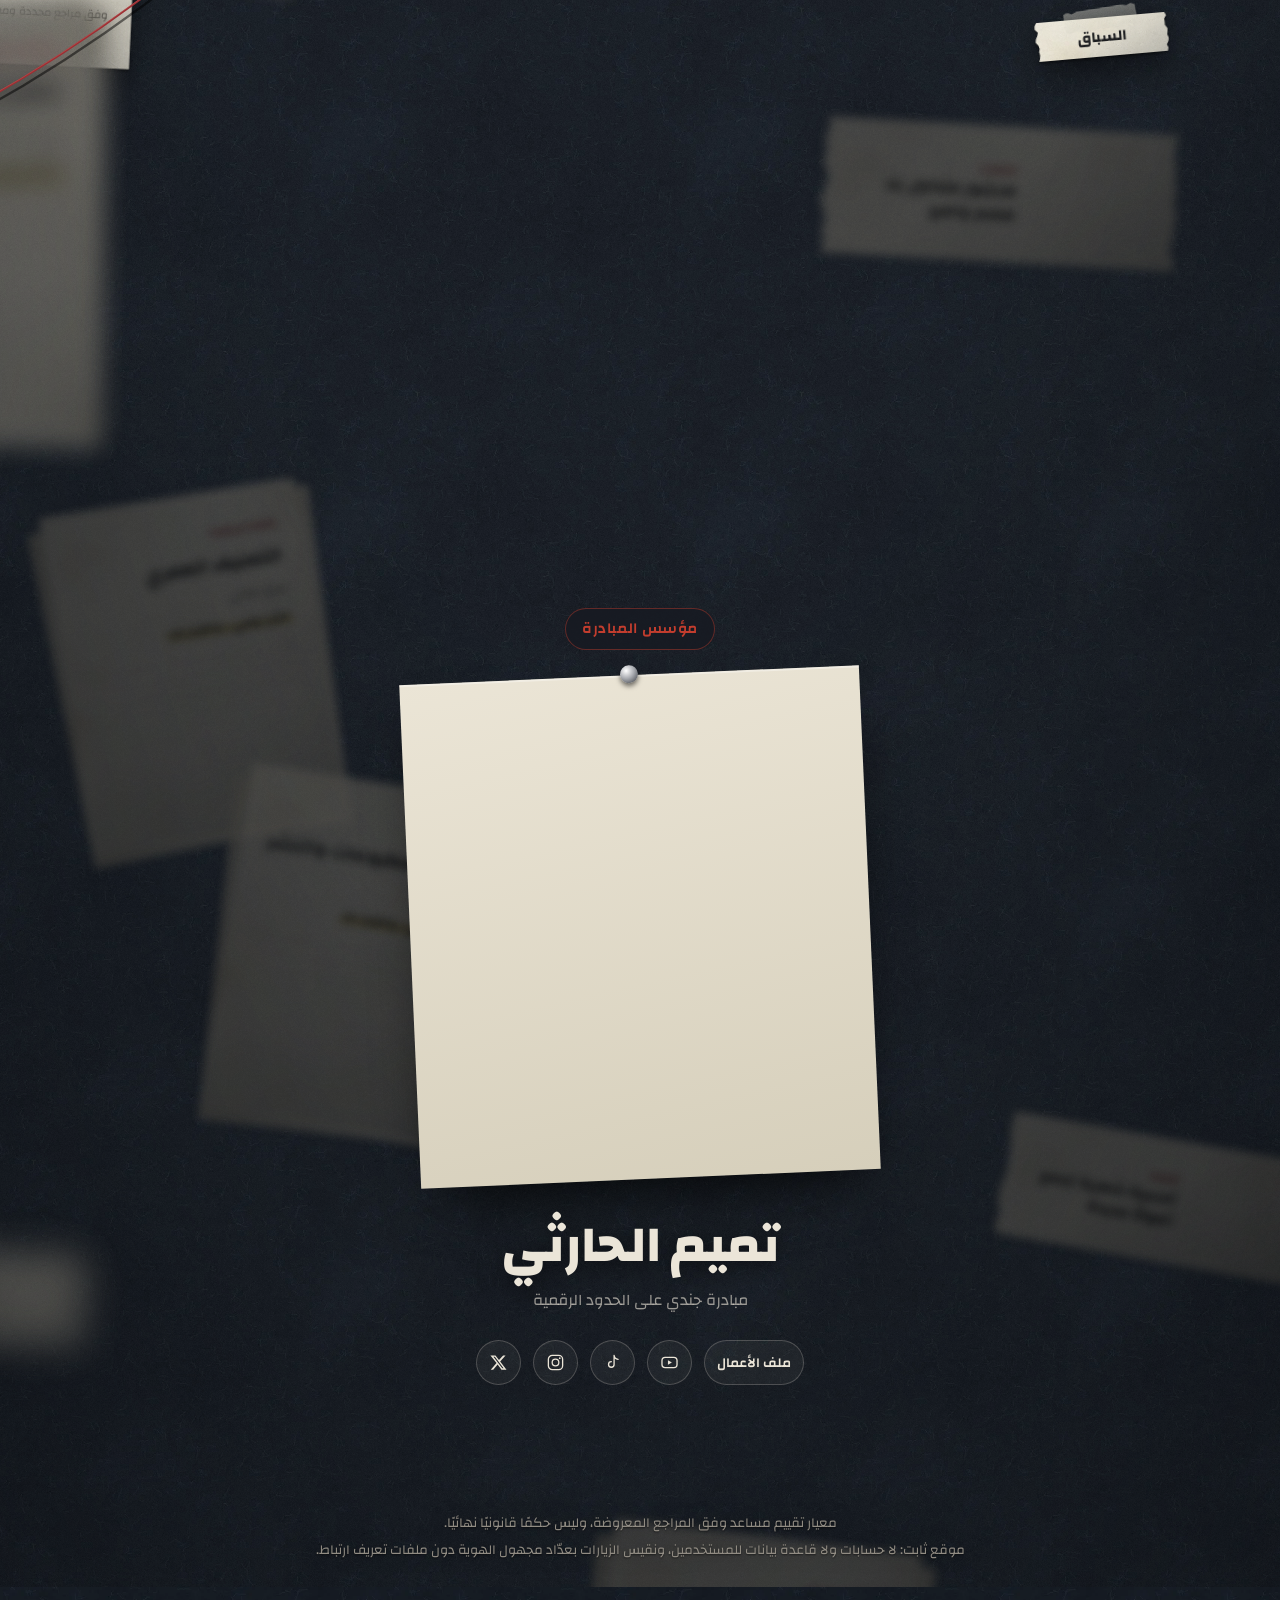
==== commit a5ae1574: "إضافة خمسة مراجع: نظام مكافحة جرائم المعلوماتية، نظام حماية الطفل، لائحة الذوق العام، اللائحة التنفي" ====
--- a/index.html
+++ b/index.html
@@ -16,7 +16,7 @@
     <script src="./tamim-intro.js" defer></script>
     <script src="./ask-embed.js" defer></script>
     <link rel="stylesheet" href="./ask.css" />
-    <script type="module" crossorigin src="./assets/index-Kp4Nw7ty.js"></script>
+    <script type="module" crossorigin src="./assets/index-Rb6Ty2mc.js"></script>
     <link rel="stylesheet" crossorigin href="./assets/index-CPMTuU82.css">
   </head>
   <body>
@@ -236,7 +236,7 @@
               <a class="btn btn-primary" id="zip-link" href="./miyaar-references.zip" download>تحميل ملف ZIP</a>
               <button type="button" class="btn btn-quiet" id="copy-prompt">نسخ البرومبت</button>
             </div>
-            <p class="hint" id="zip-meta">ستة ملفات PDF والبرومبت، في ملف واحد.</p>
+            <p class="hint" id="zip-meta">ملفات المراجع (PDF) والبرومبت، في ملف واحد.</p>
           </li>
           <li class="step reveal">
             <span class="num" aria-hidden="true">٢</span>
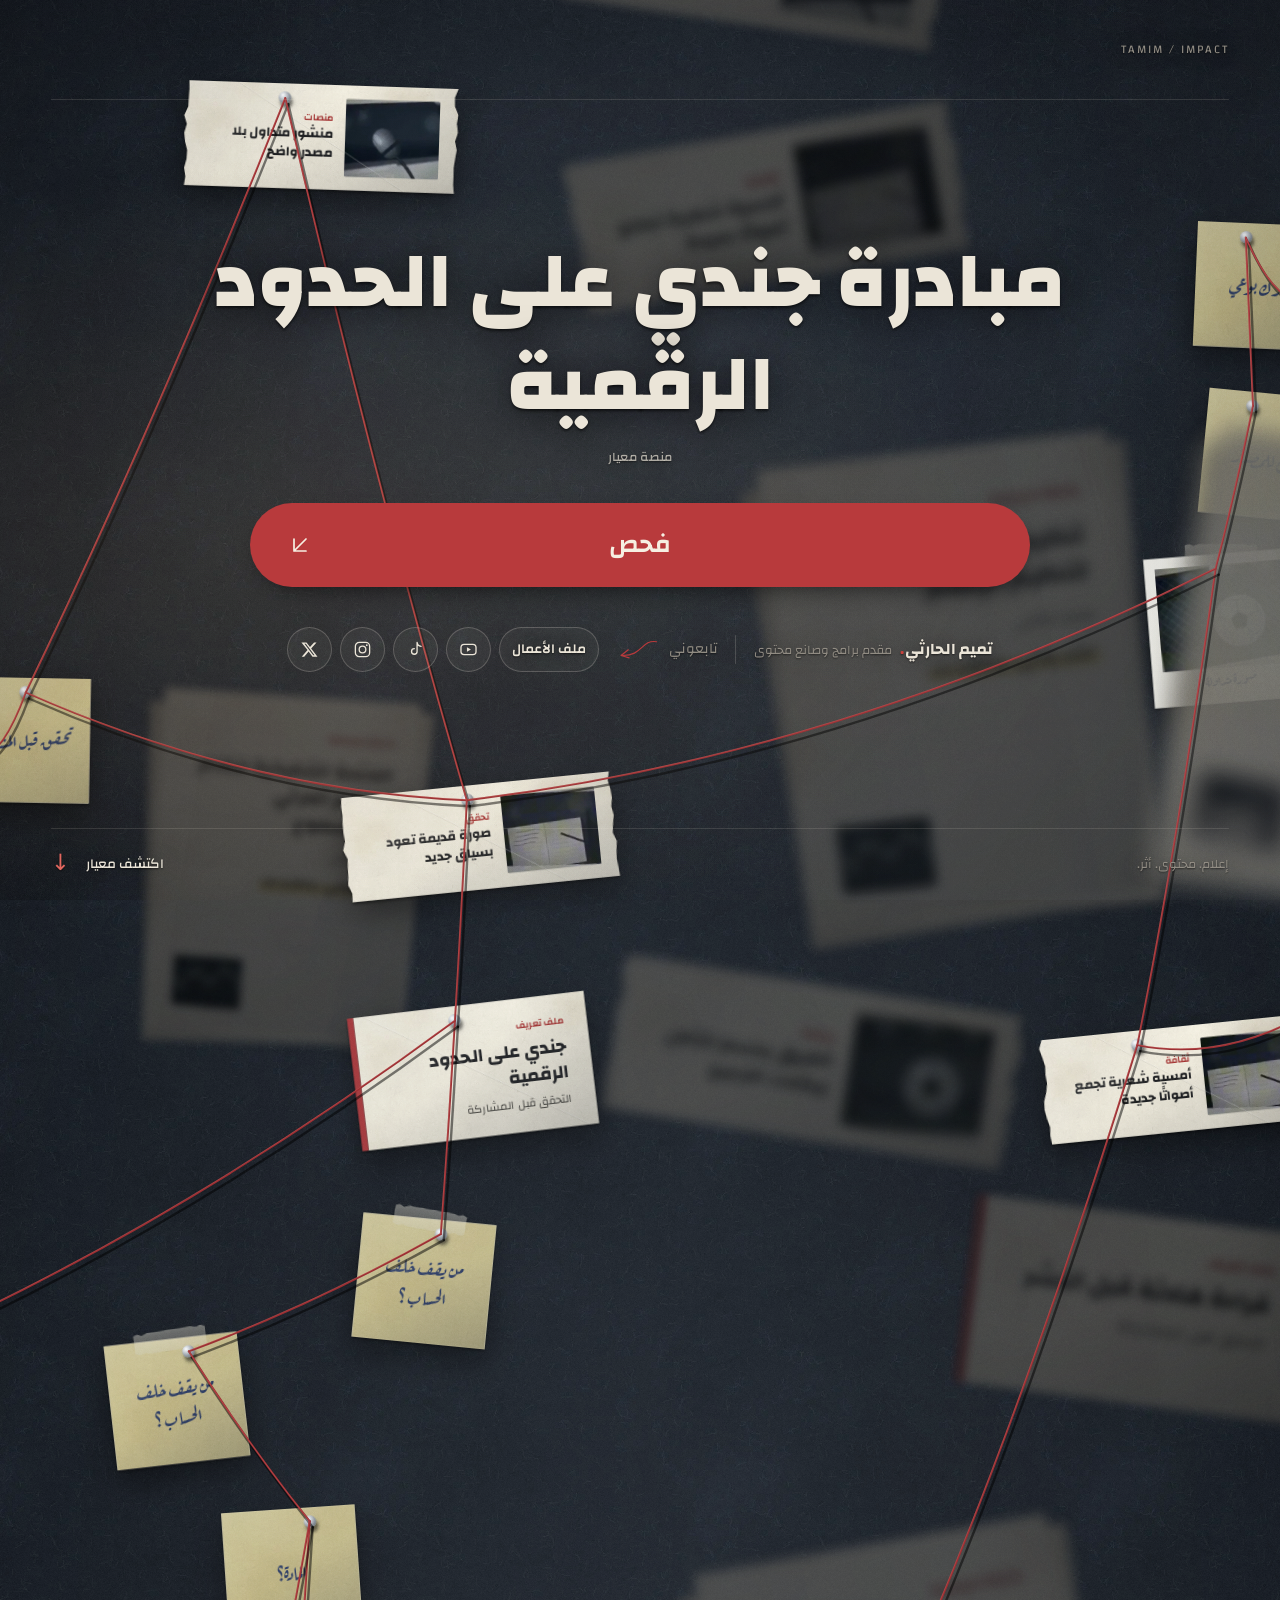
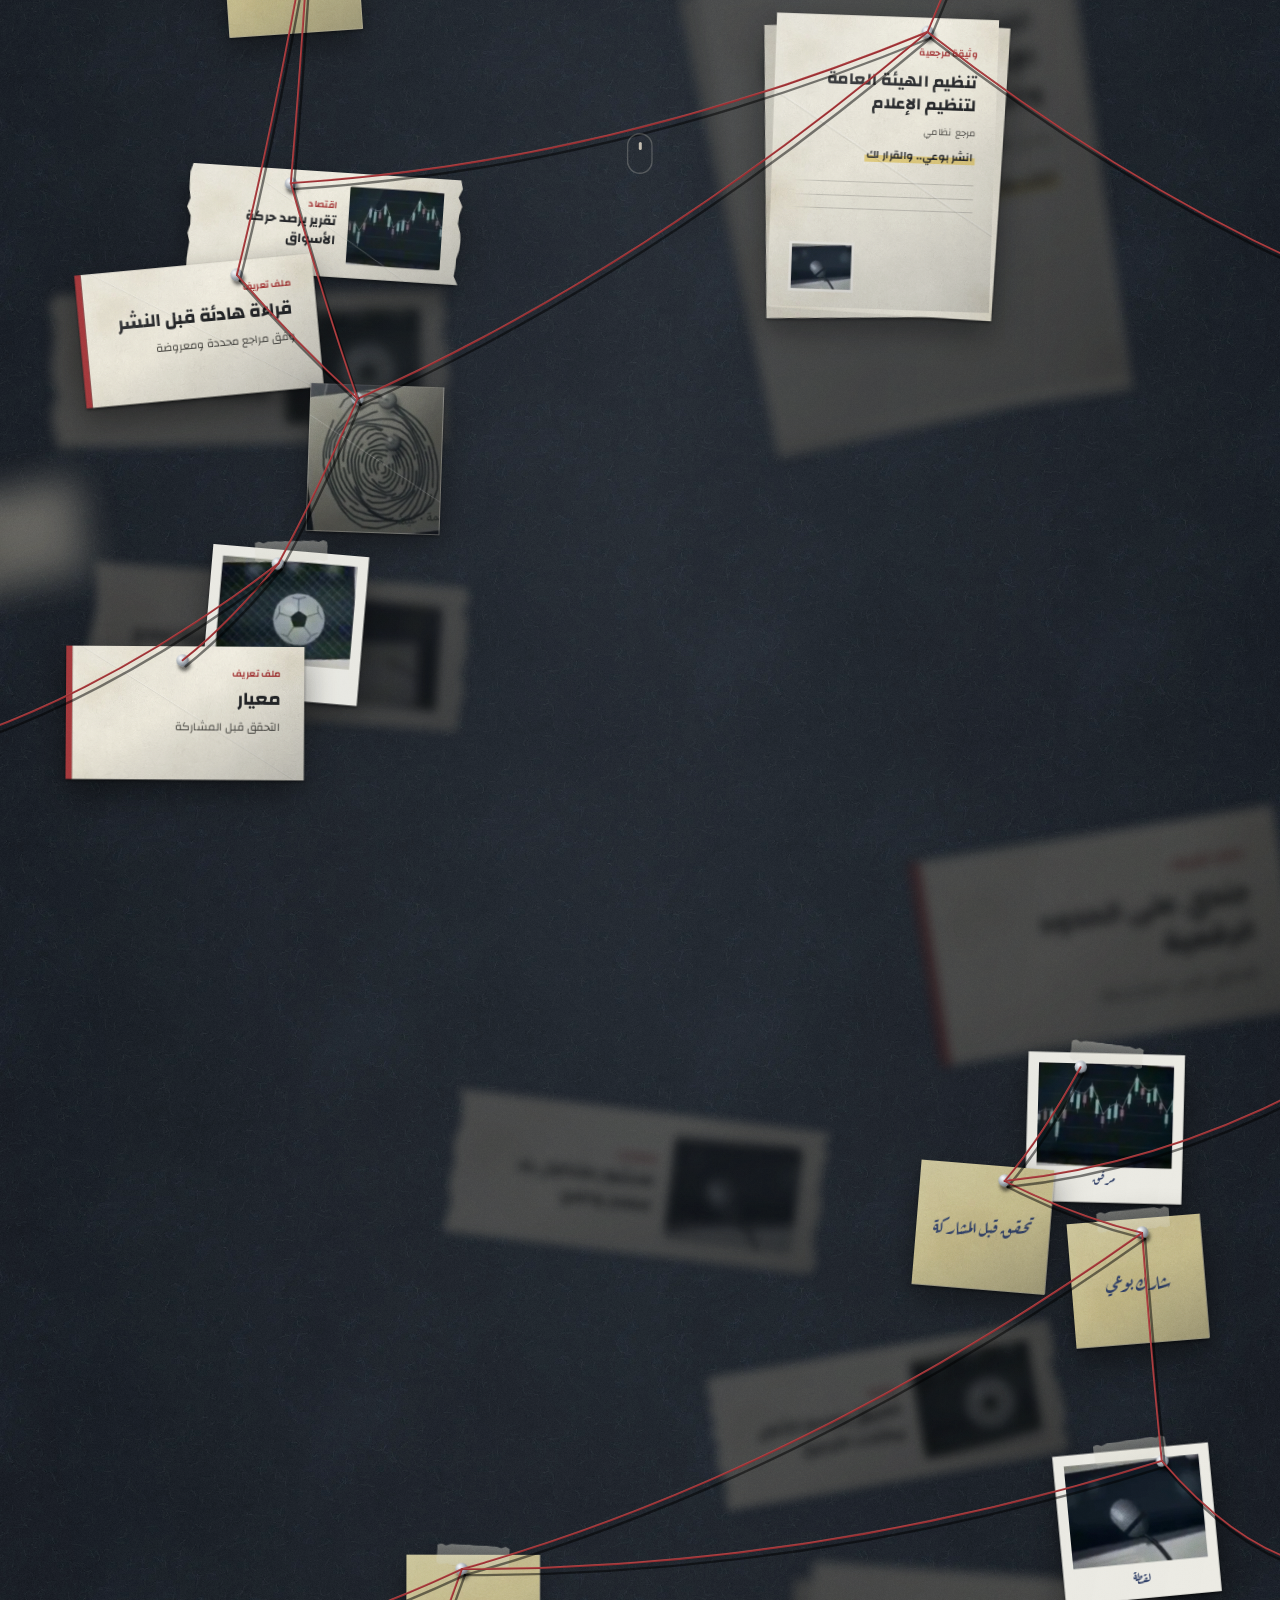
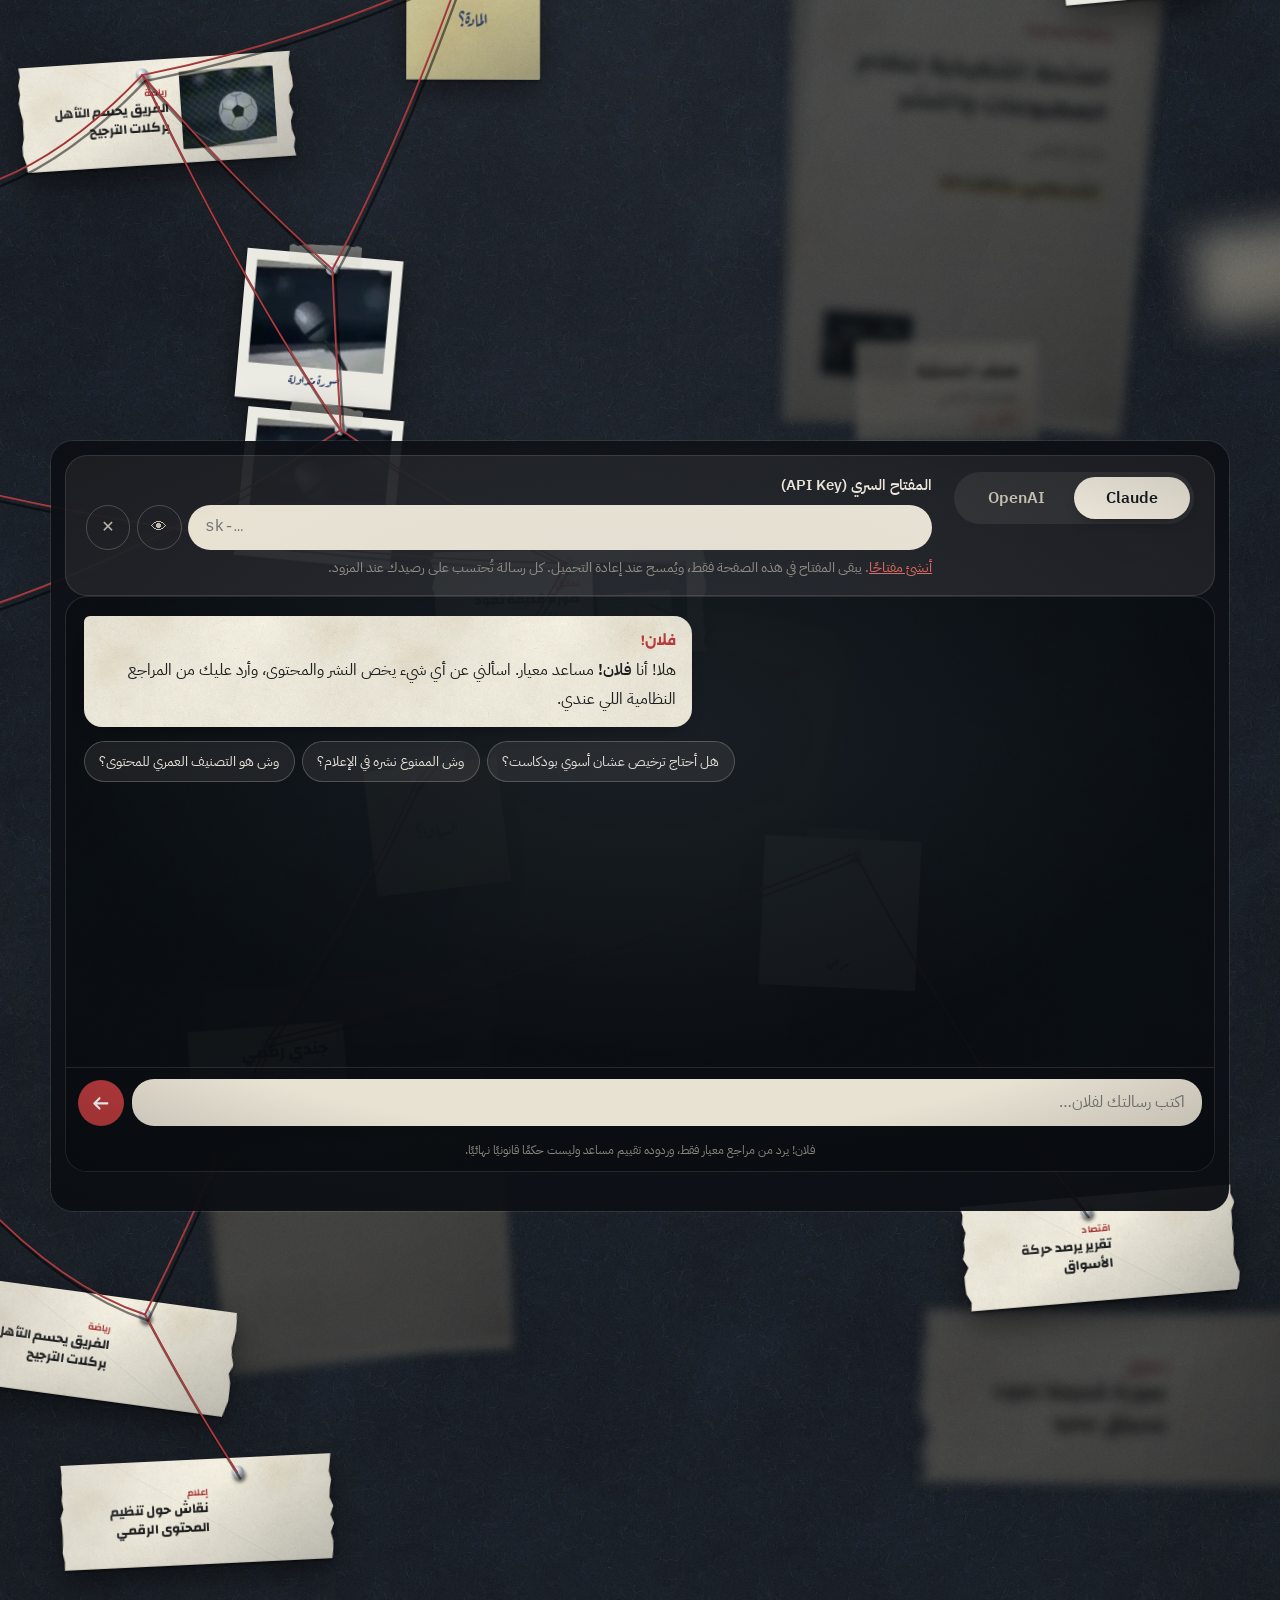
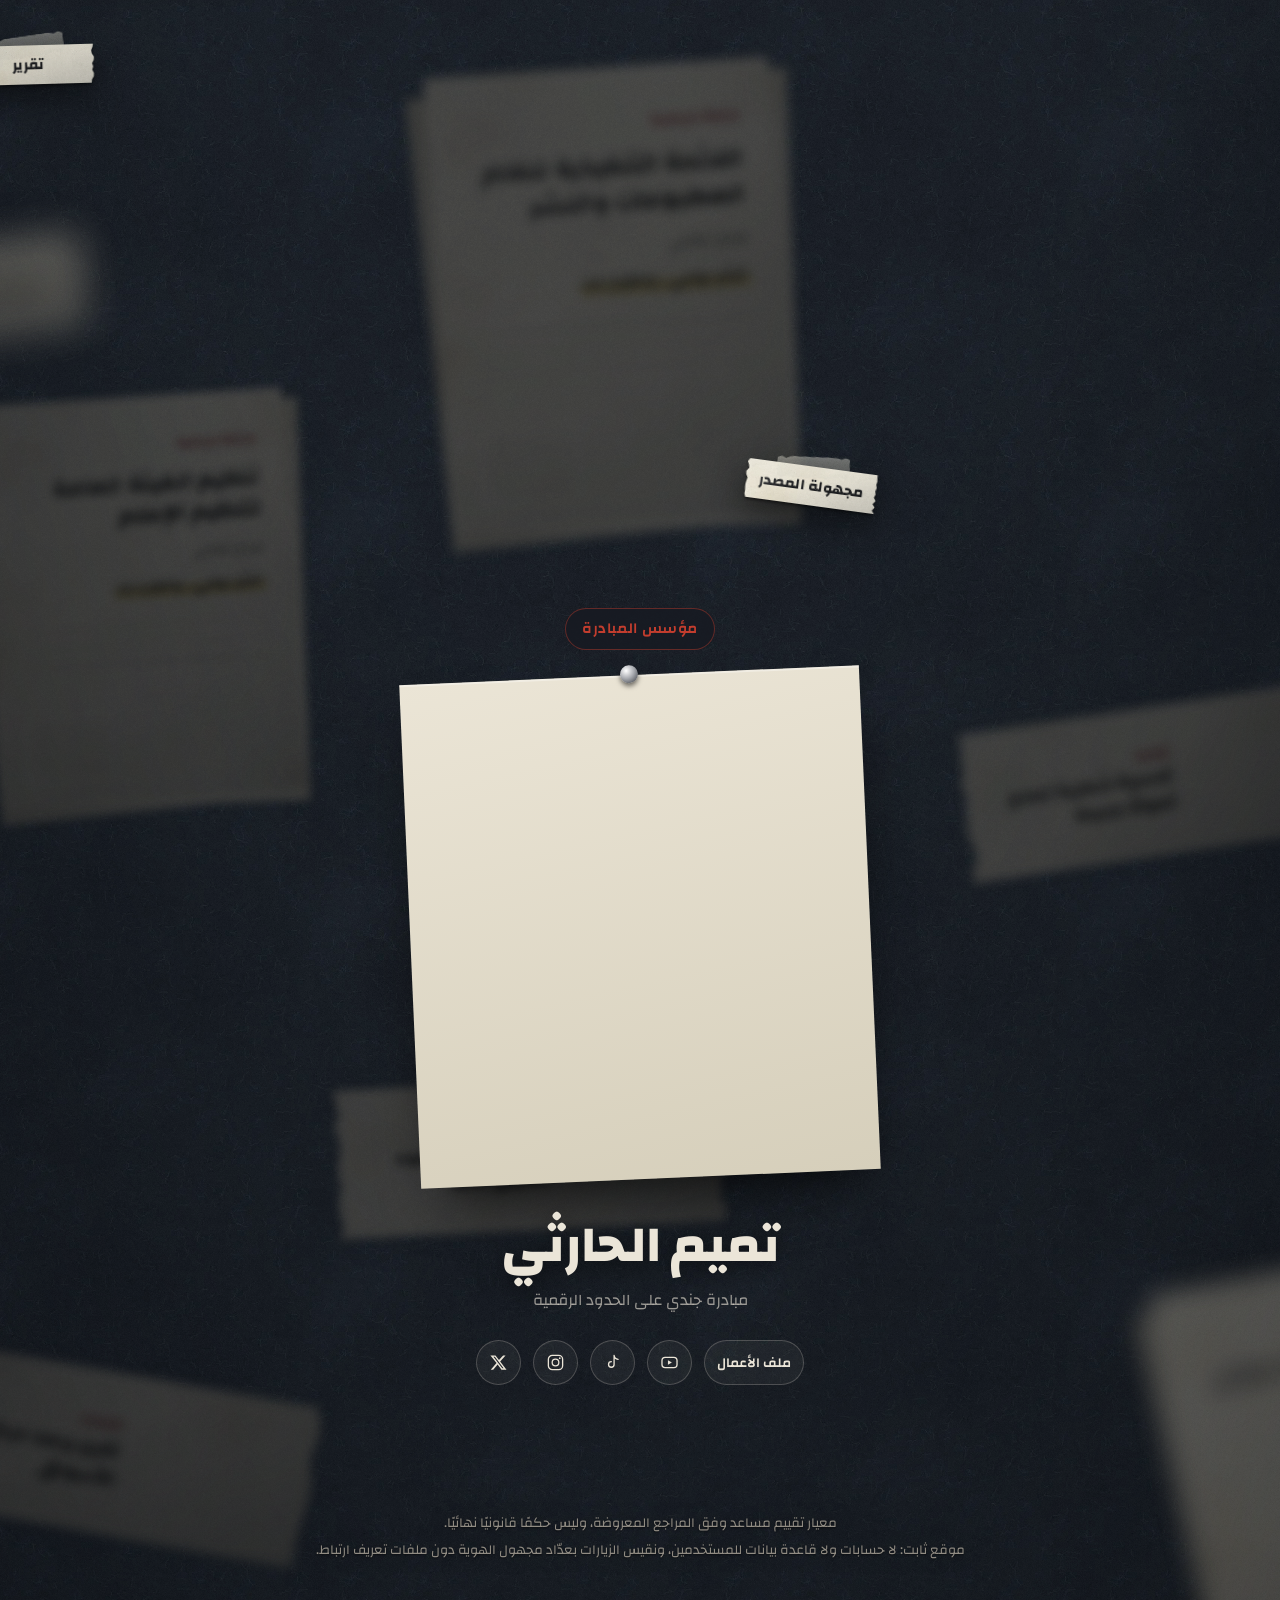
==== commit 8f1096f6: "حذف كل الألقاب التحقيرية من البديل (حتى الخفيفة)، واعتبار الدعوة لكنسلة أشخاص تحريضًا مع صياغة أخف ل" ====
--- a/index.html
+++ b/index.html
@@ -16,7 +16,7 @@
     <script src="./tamim-intro.js" defer></script>
     <script src="./ask-embed.js" defer></script>
     <link rel="stylesheet" href="./ask.css" />
-    <script type="module" crossorigin src="./assets/index-Rb6Ty2mc.js"></script>
+    <script type="module" crossorigin src="./assets/index-Wc5Hn3qz.js"></script>
     <link rel="stylesheet" crossorigin href="./assets/index-CPMTuU82.css">
   </head>
   <body>
--- a/ask.css
+++ b/ask.css
@@ -35,3 +35,6 @@
 .attach-field { margin: .6rem 0 .2rem; }
 .attach-field label { display: block; font-size: .88rem; font-weight: 600; margin-bottom: .3rem; }
 .attach-field input { width: 100%; min-height: 2.6rem; border-radius: 12px; border: 1px solid rgba(24,36,43,.25); background: rgba(255,255,255,.55); padding: 0 .9rem; font: inherit; font-size: .95rem; color: inherit; }
+.fix-soft { margin-top: .75rem; padding-top: .7rem; border-top: 1px dashed rgba(44,122,80,.35); }
+.fix-soft b { display: block; color: #9a6a12; font-size: .92rem; margin-bottom: .2rem; }
+.fix-soft p { margin: 0 0 .5rem; line-height: 1.8; }
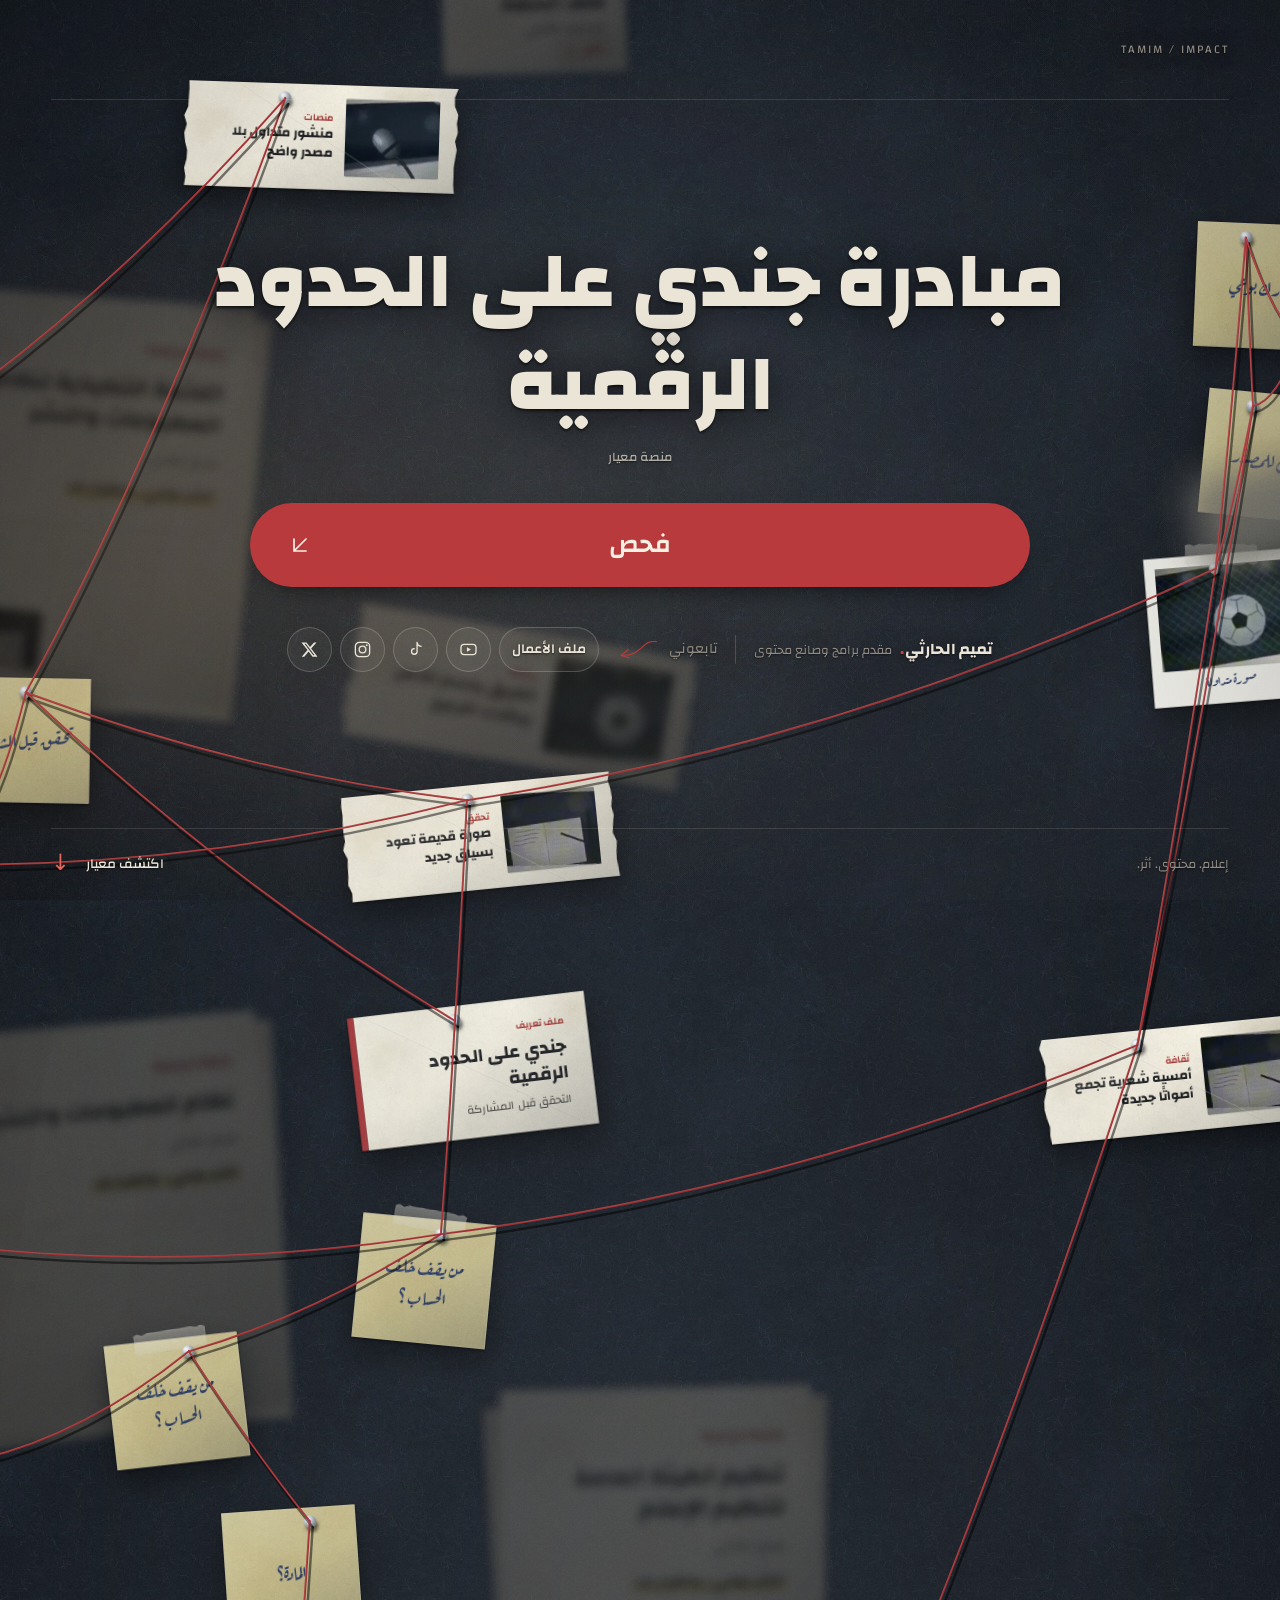
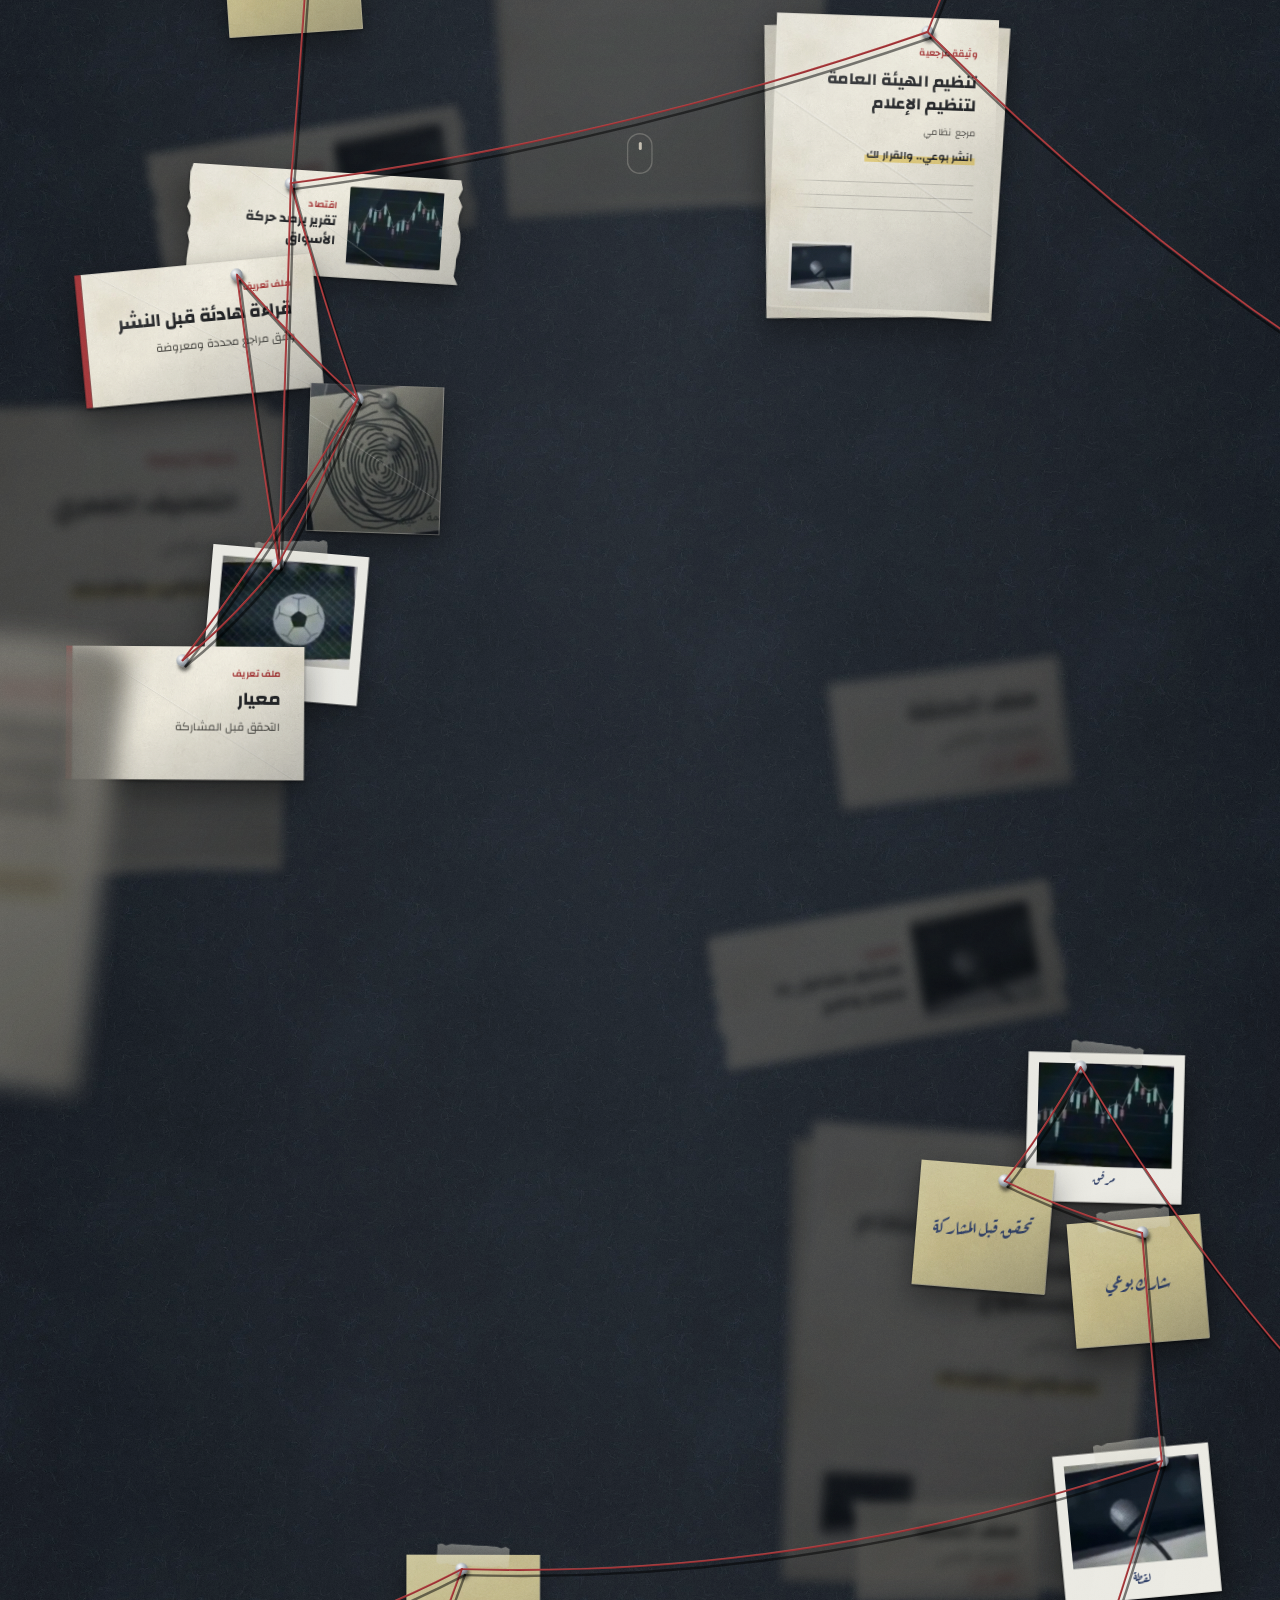
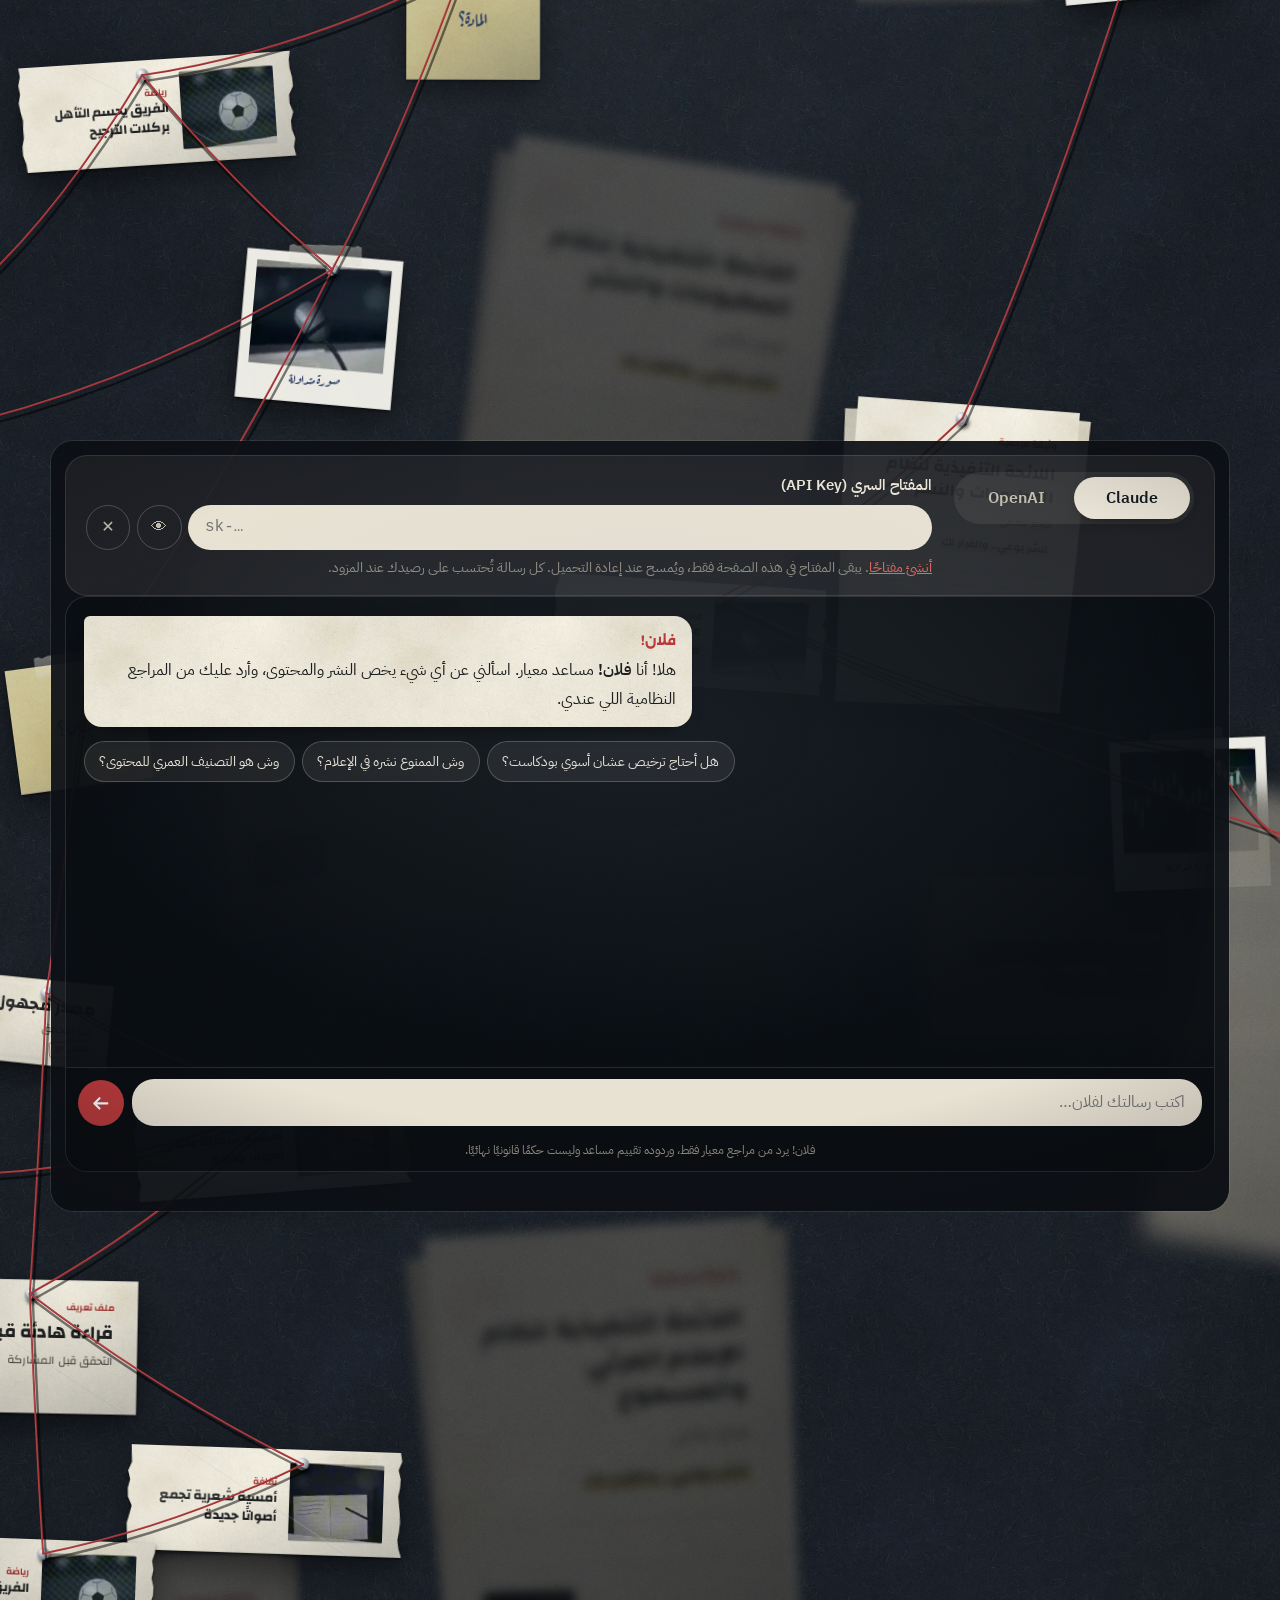
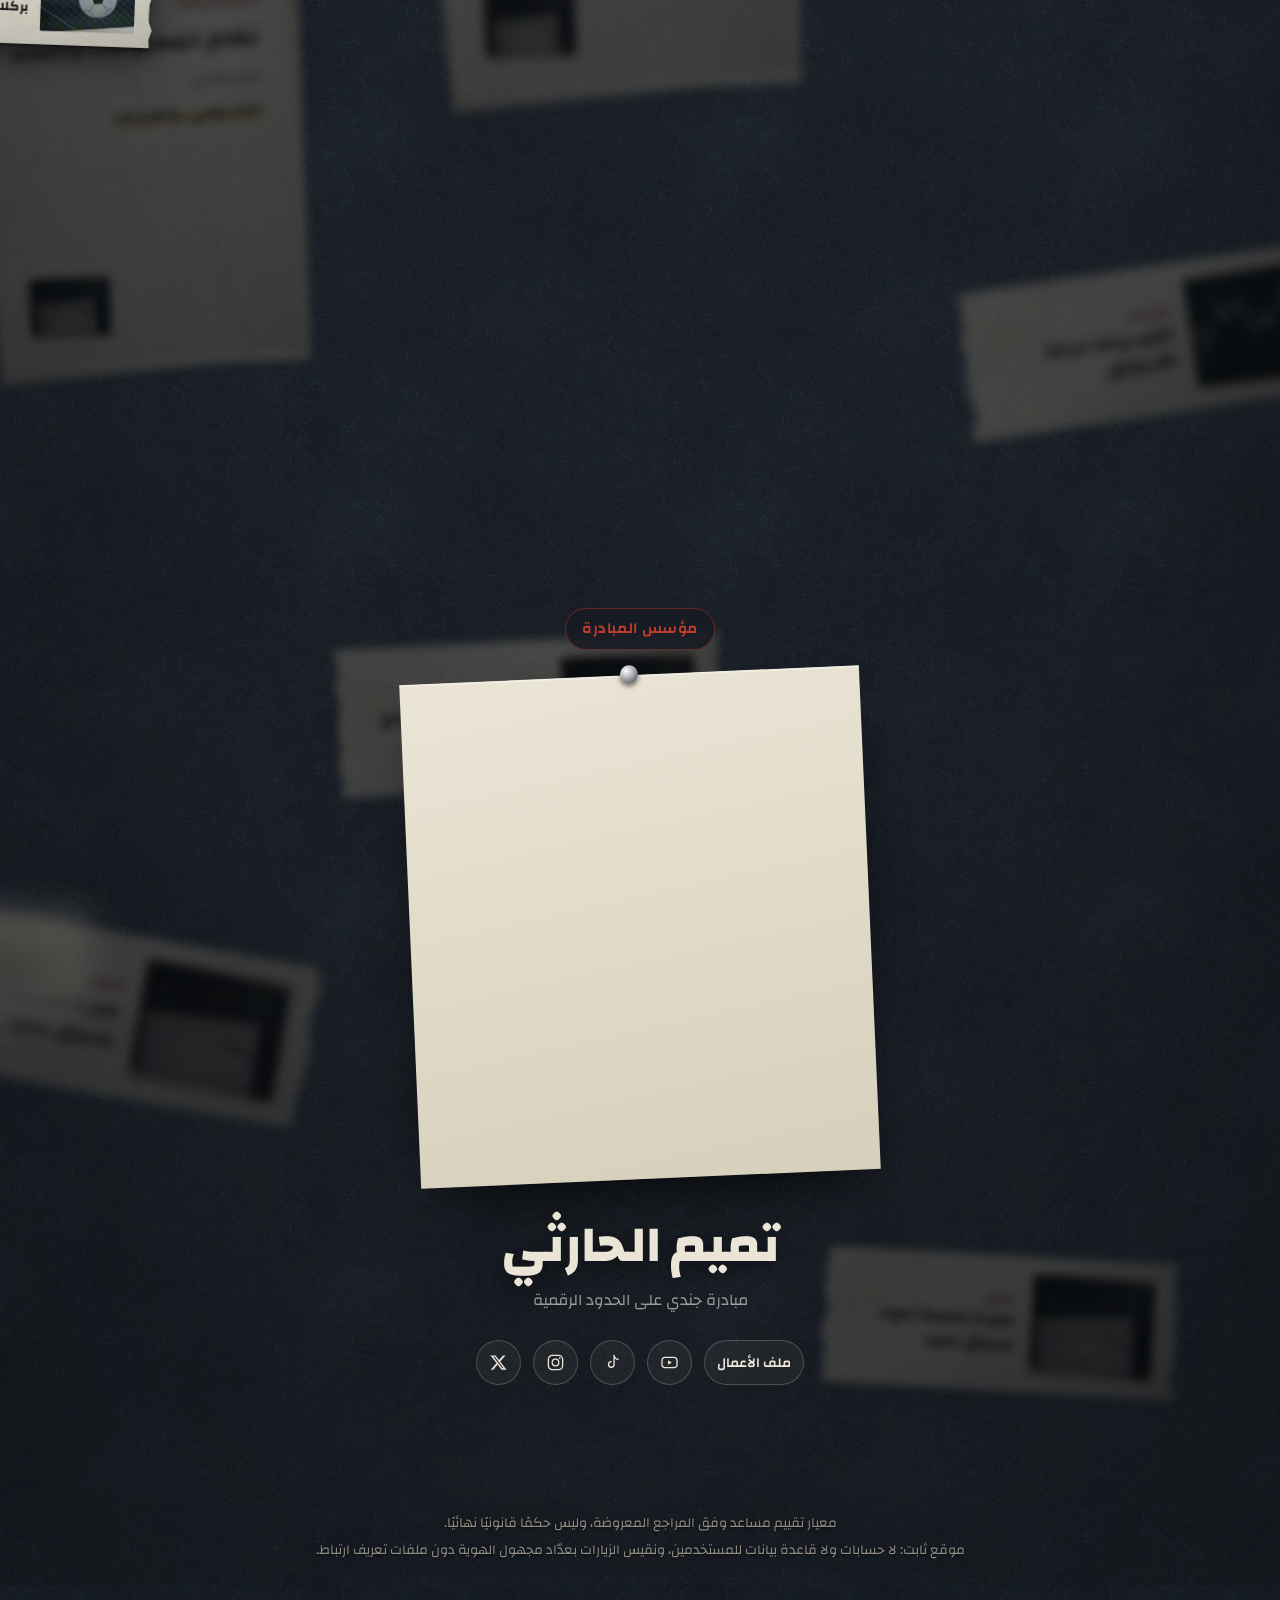
==== commit 5c4bb4de: "الصياغة الأخف تُبنى من نص الكاتب نفسه بلا قوالب مكررة Co-Authored-By: Claude Opus 5.5 <noreply@anthr" ====
--- a/index.html
+++ b/index.html
@@ -16,7 +16,7 @@
     <script src="./tamim-intro.js" defer></script>
     <script src="./ask-embed.js" defer></script>
     <link rel="stylesheet" href="./ask.css" />
-    <script type="module" crossorigin src="./assets/index-Wc5Hn3qz.js"></script>
+    <script type="module" crossorigin src="./assets/index-Ty8Lm2va.js"></script>
     <link rel="stylesheet" crossorigin href="./assets/index-CPMTuU82.css">
   </head>
   <body>
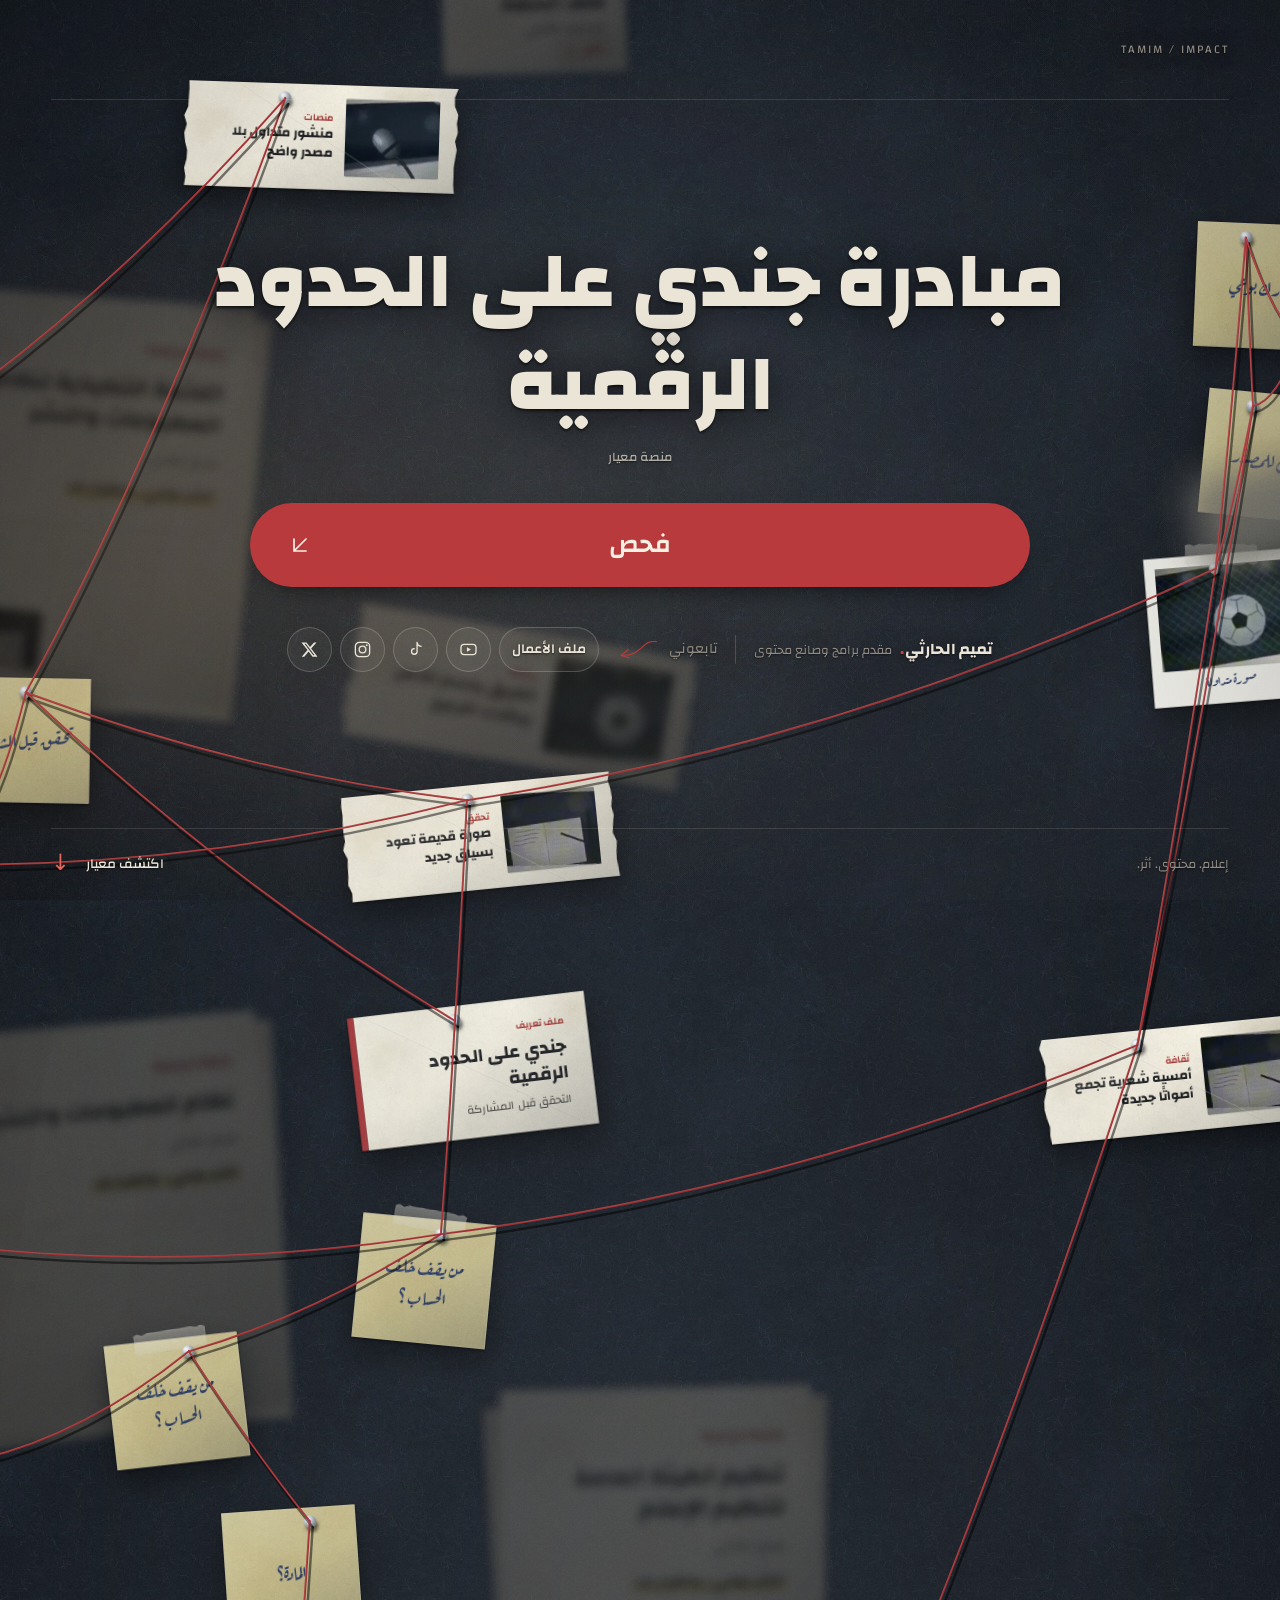
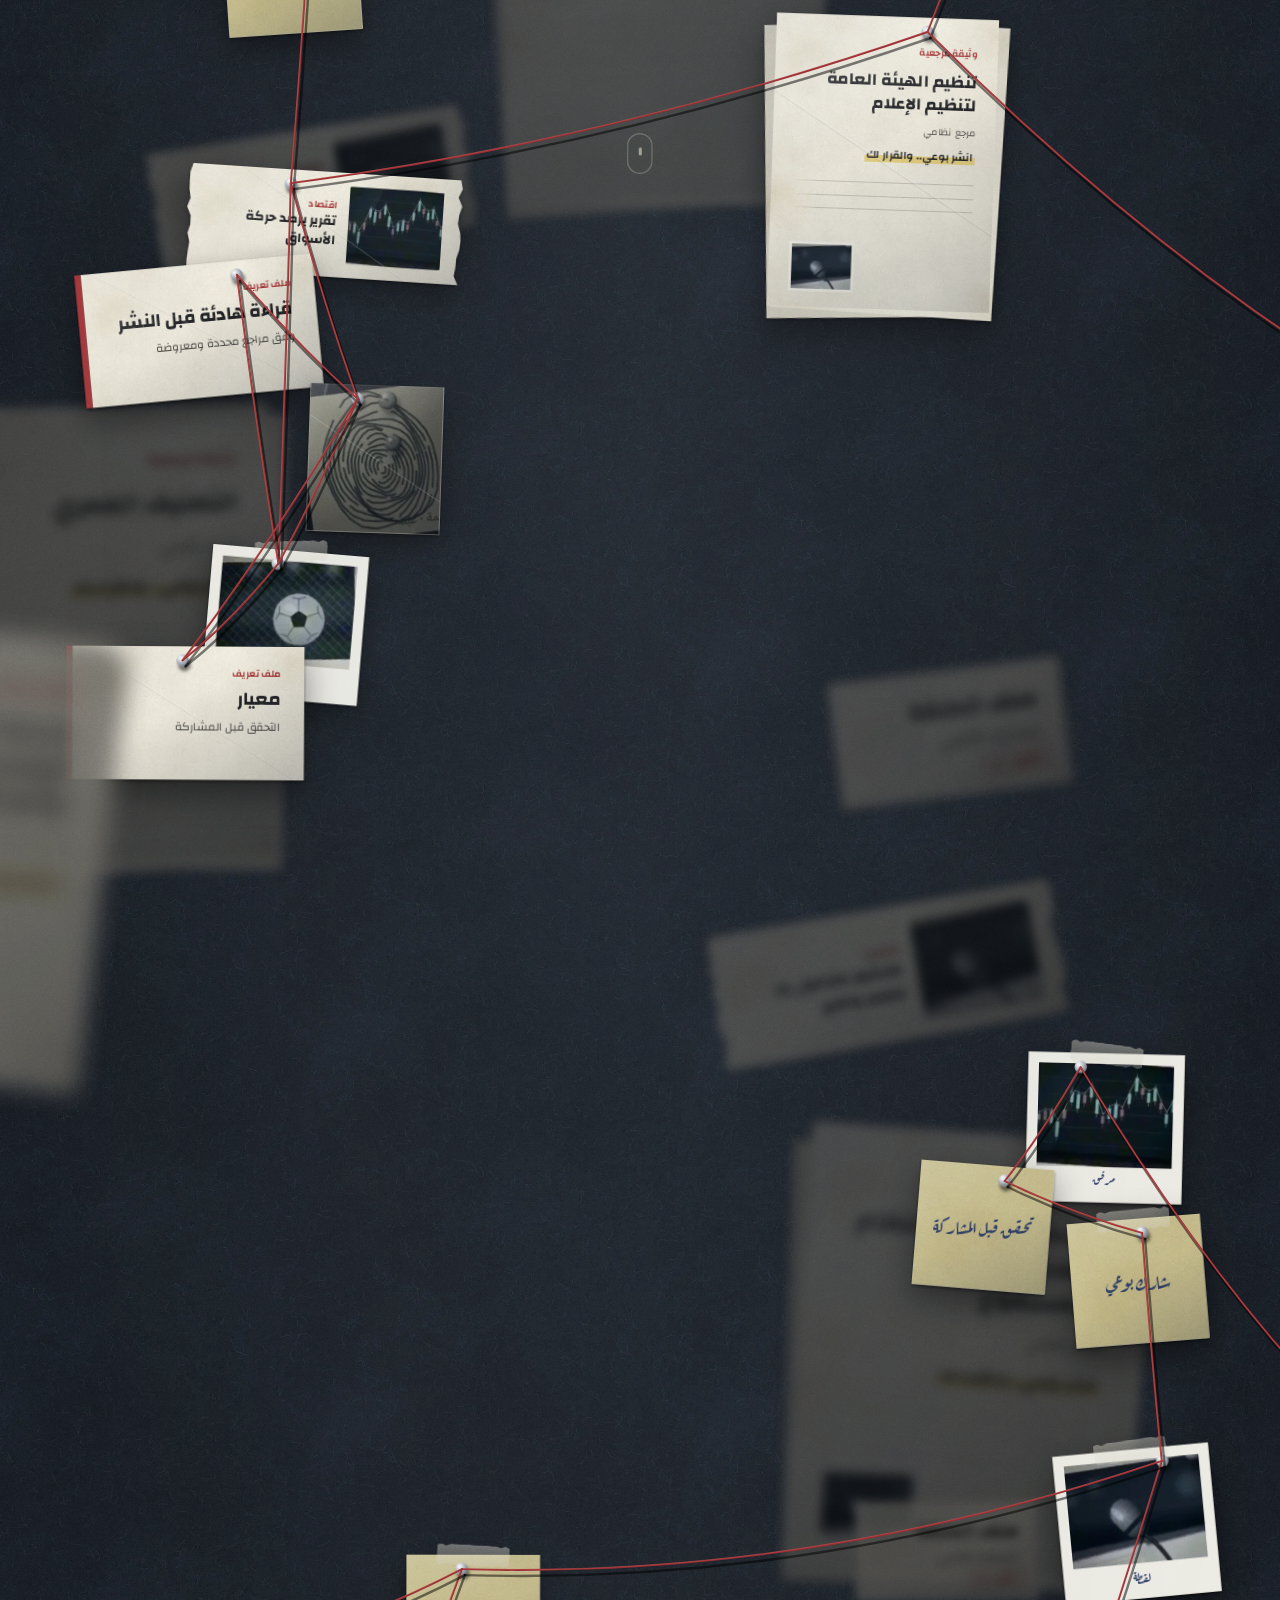
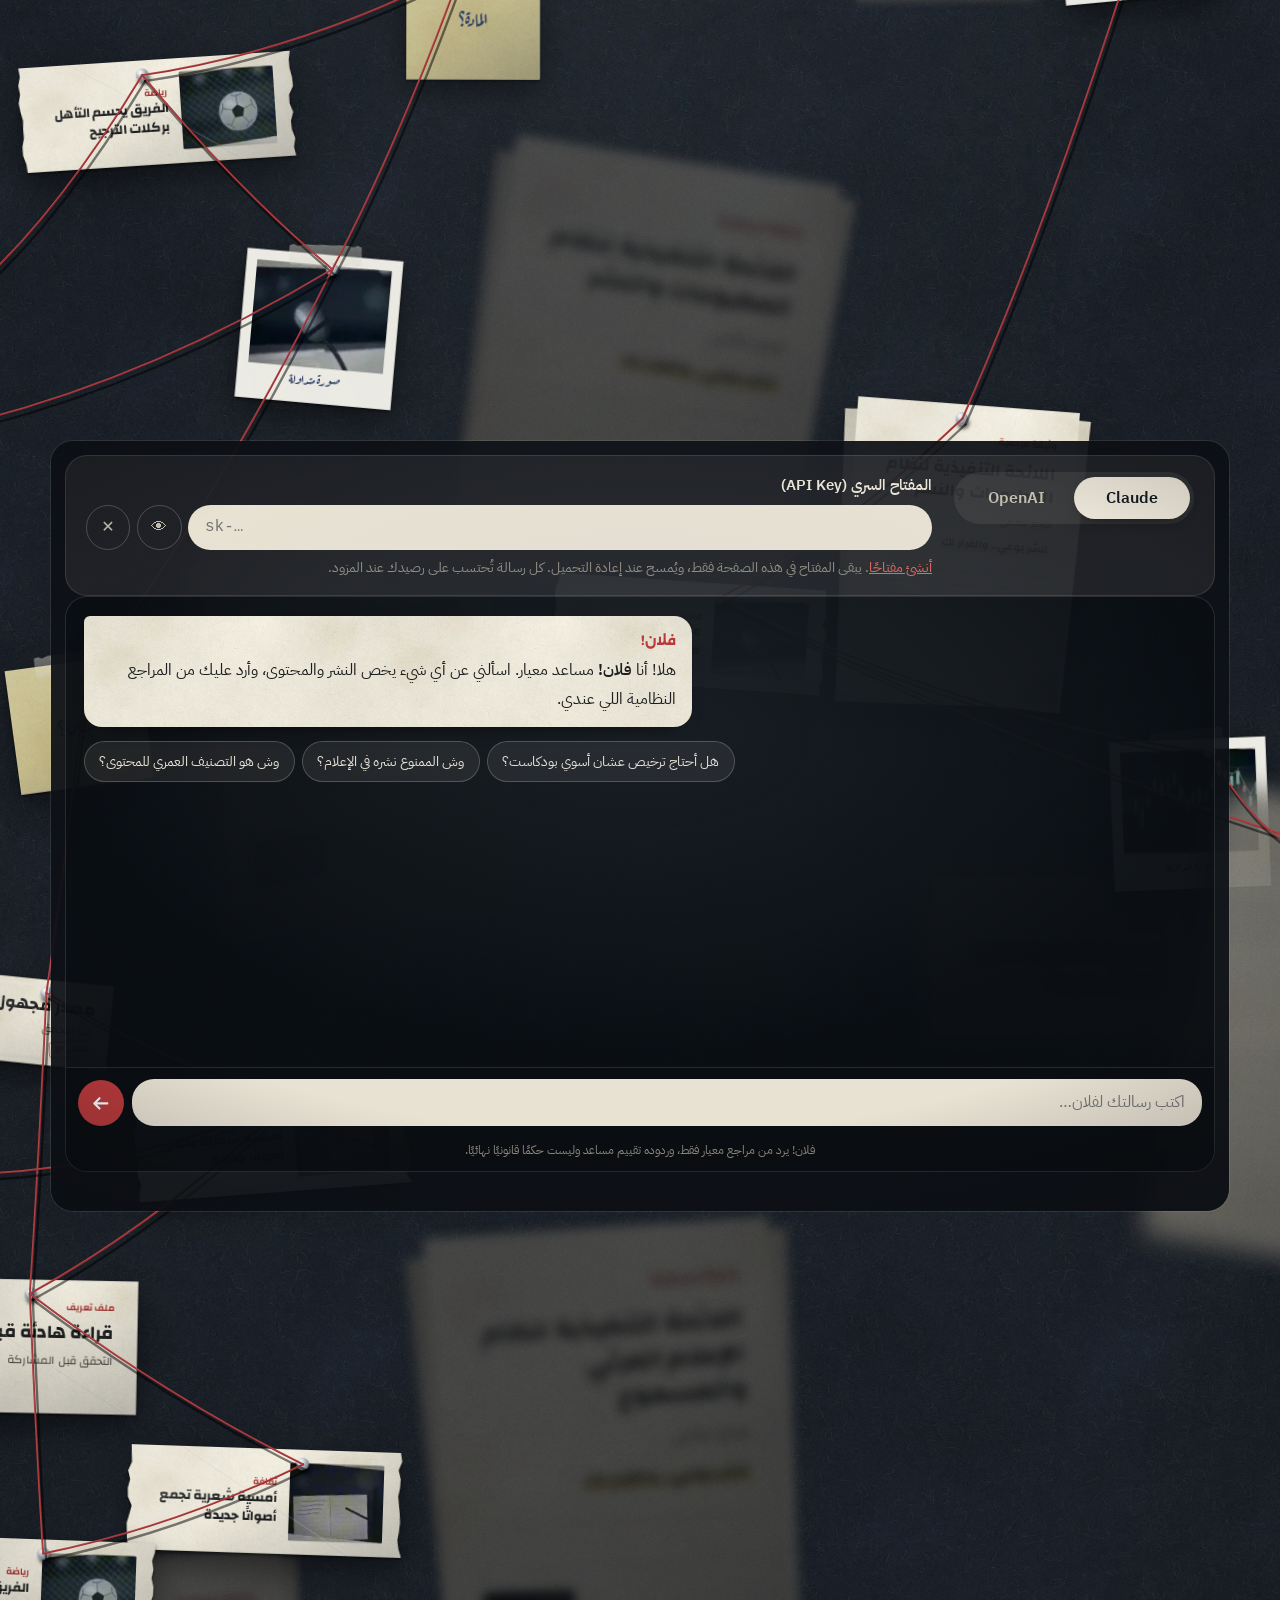
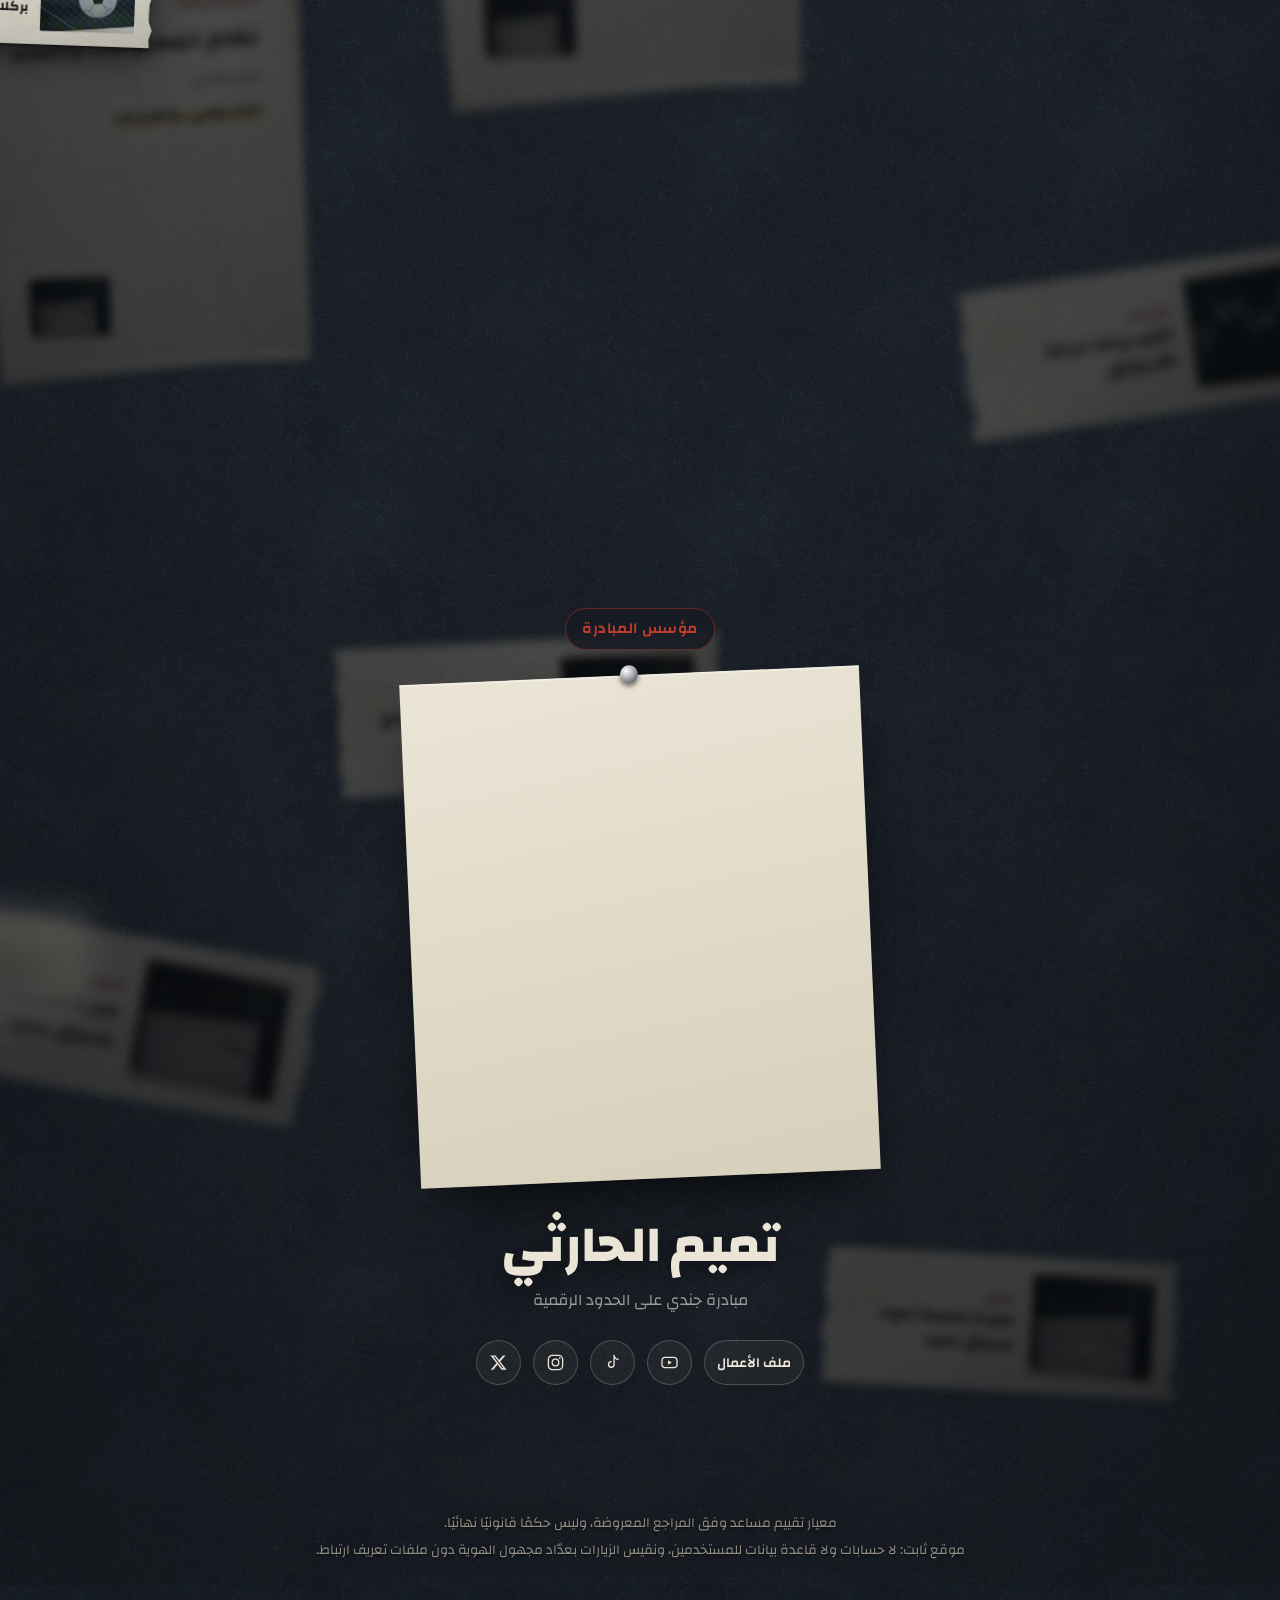
==== commit bdf6222f: "تنبيه على معنى «شبيحة» (ميليشيات نظام بشار الأسد وأتباعه) Co-Authored-By: Claude Opus 5.5 <noreply@a" ====
--- a/index.html
+++ b/index.html
@@ -16,7 +16,7 @@
     <script src="./tamim-intro.js" defer></script>
     <script src="./ask-embed.js" defer></script>
     <link rel="stylesheet" href="./ask.css" />
-    <script type="module" crossorigin src="./assets/index-Ty8Lm2va.js"></script>
+    <script type="module" crossorigin src="./assets/index-Sh7Qd4nb.js"></script>
     <link rel="stylesheet" crossorigin href="./assets/index-CPMTuU82.css">
   </head>
   <body>
